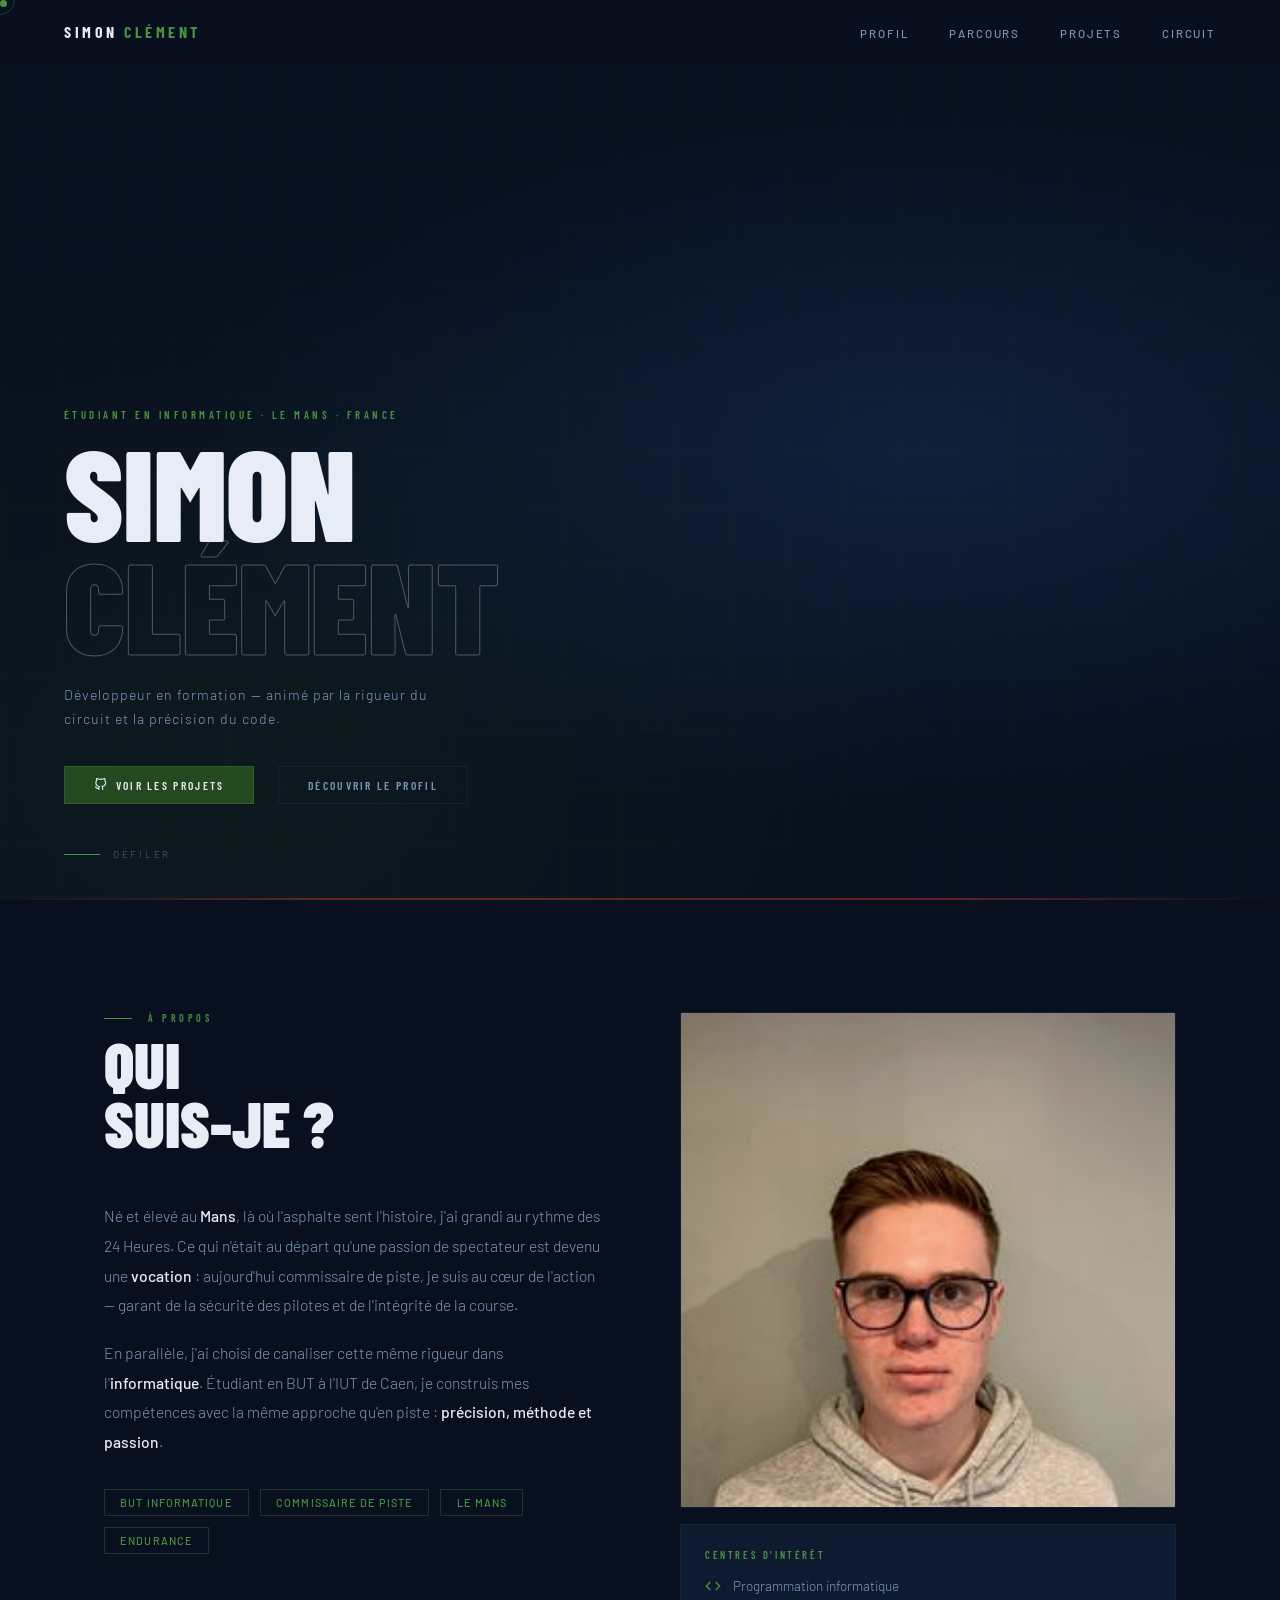
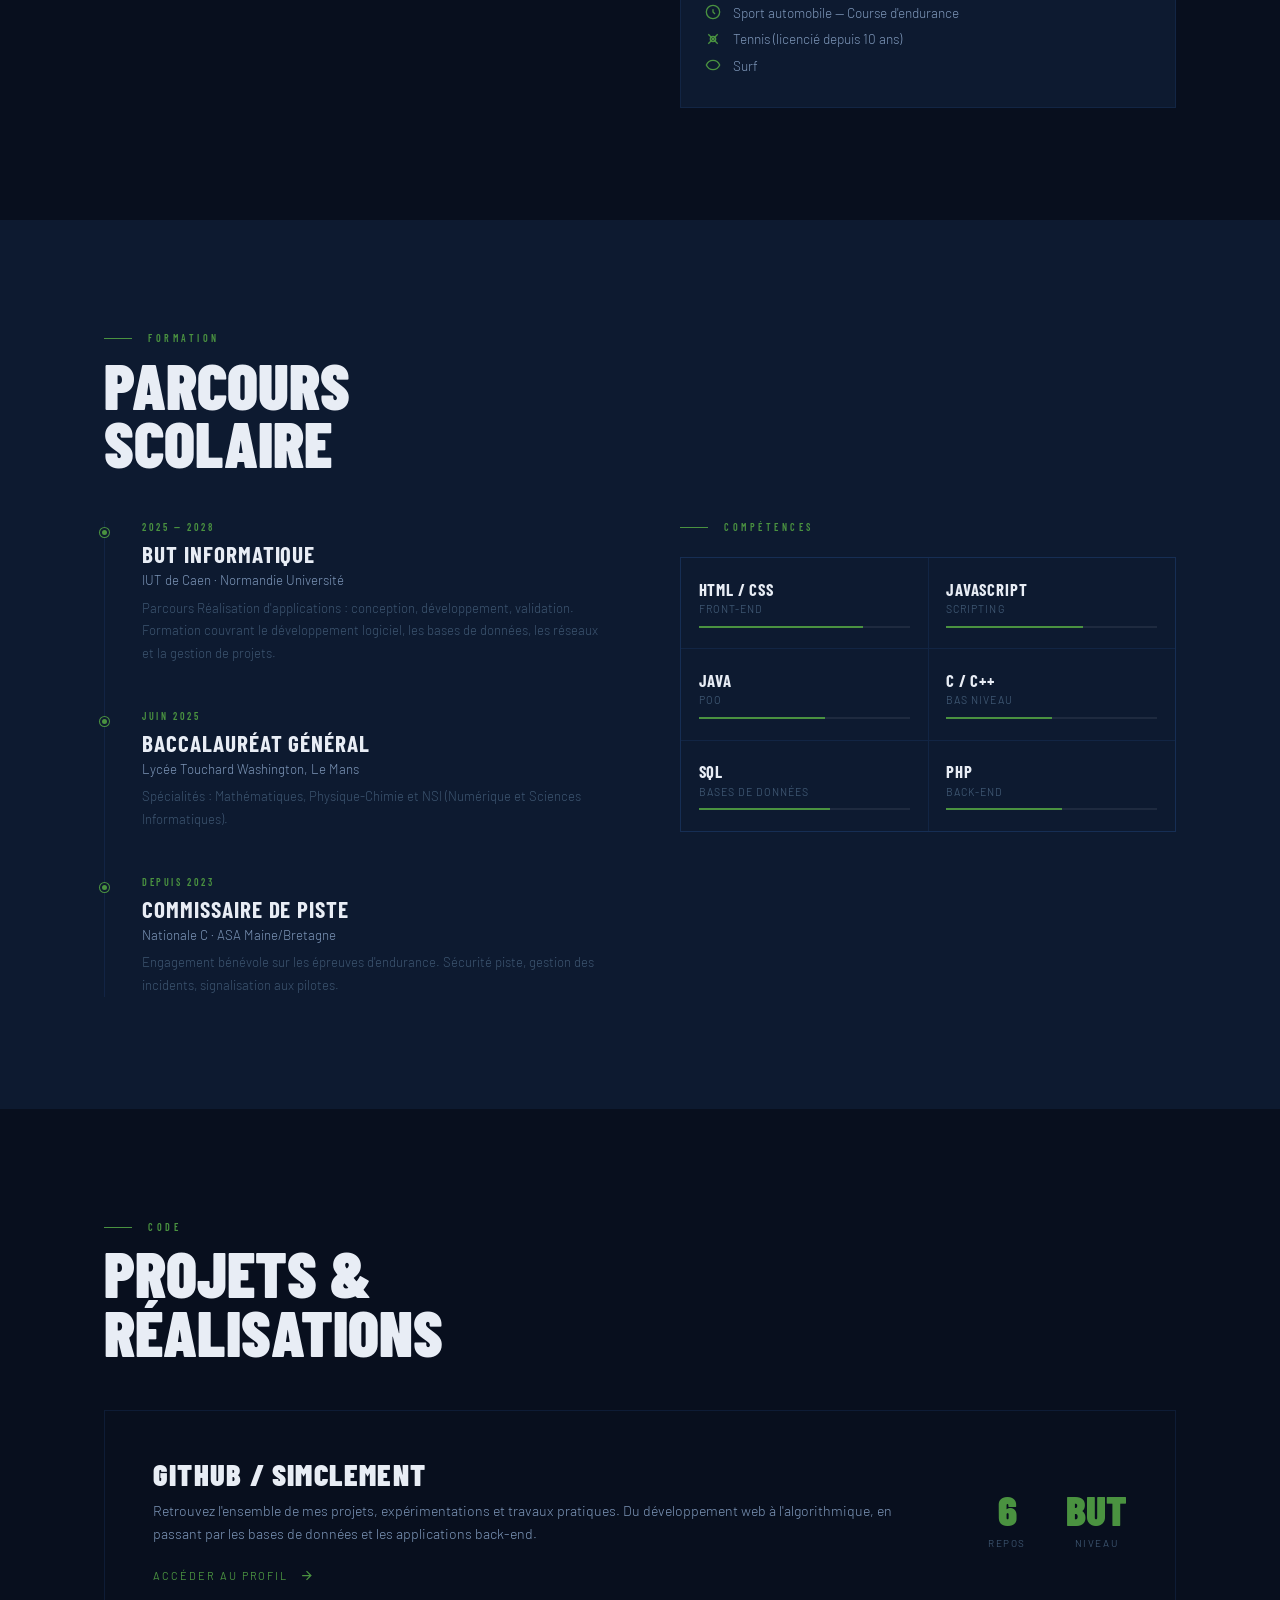
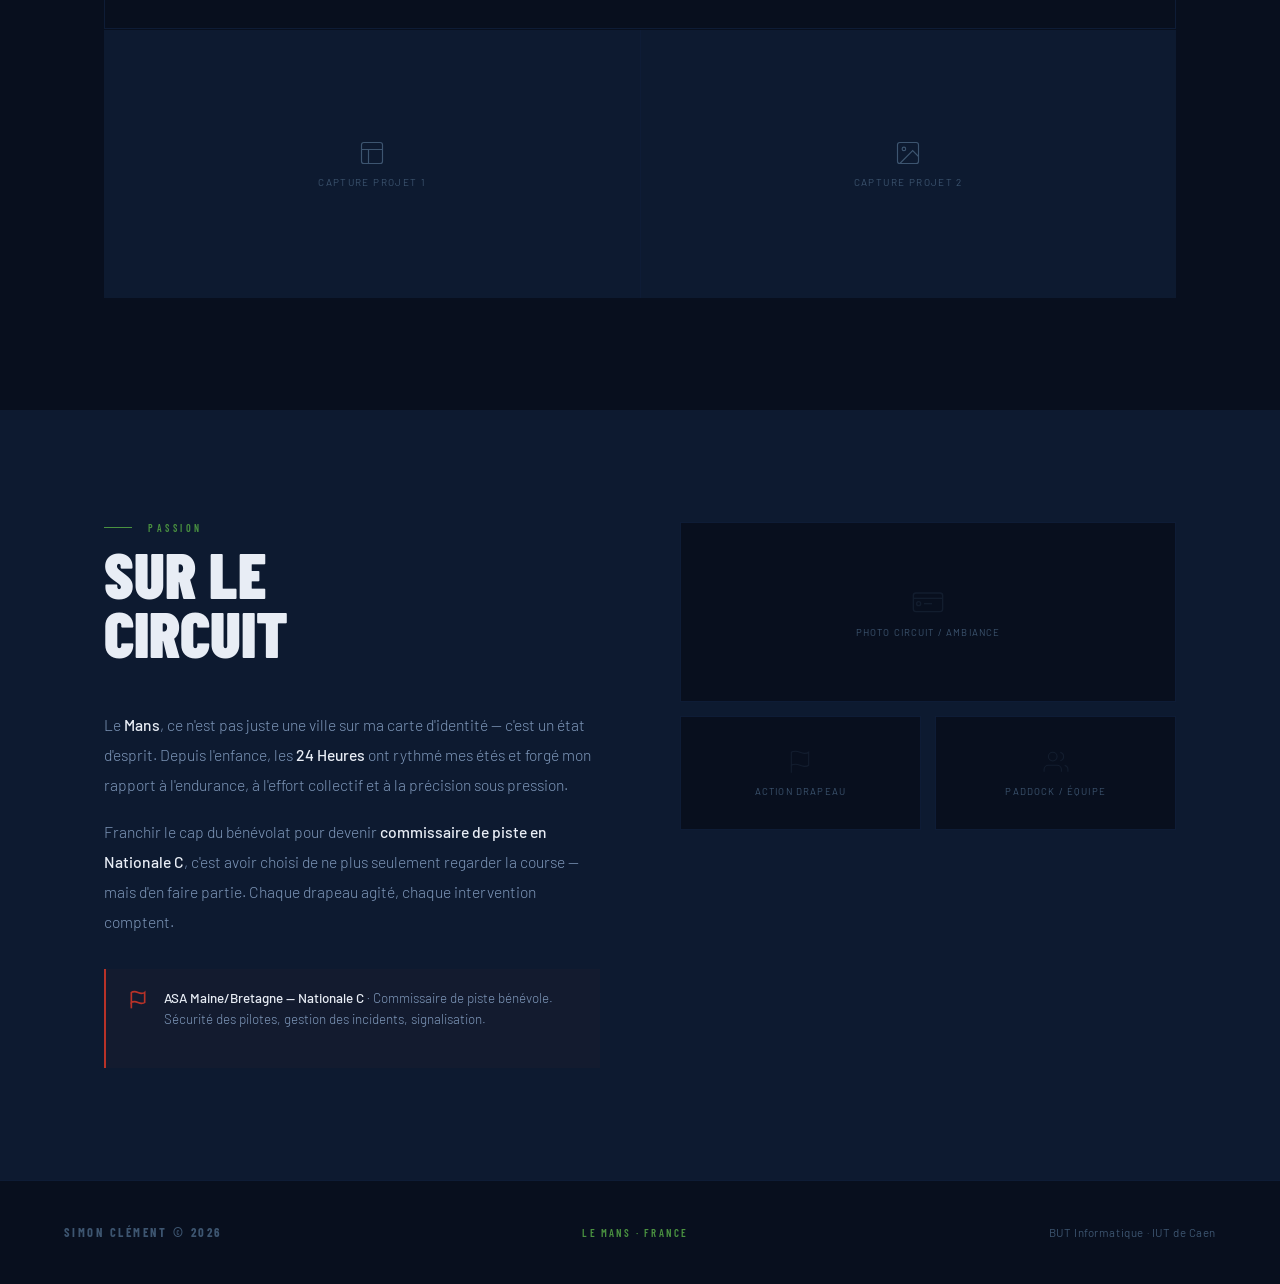
==== index.html @ 168ac03d "Update print statement from 'Hello' to 'Goodbye'" ====
<!DOCTYPE html>
<html lang="fr">
<head>
<meta charset="UTF-8">
<meta name="viewport" content="width=device-width, initial-scale=1.0">
<title>Simon Clément — Portfolio</title>
<link rel="preconnect" href="https://fonts.googleapis.com">
<link href="https://fonts.googleapis.com/css2?family=Barlow+Condensed:wght@300;400;600;700;900&family=Barlow:wght@300;400;500&display=swap" rel="stylesheet">
<style>
*,*::before,*::after{margin:0;padding:0;box-sizing:border-box}
:root{
  --navy:#080f1e;--navy-mid:#0d1a30;--navy-light:#132240;
  --green:#244820;--green-mid:#345e2e;--green-l:#3d7535;--green-g:#4a9240;
  --txt:#e8edf5;--txt2:#7d96b8;--muted:#3d5570;
  --red:#b83228;--border:rgba(42,82,152,.2);--bg:#rgba(74,146,64,.28);
}
html{scroll-behavior:smooth}
body{font-family:'Barlow',sans-serif;background:var(--navy);color:var(--txt);overflow-x:hidden;cursor:none}
#cur{width:7px;height:7px;background:var(--green-g);border-radius:50%;position:fixed;top:0;left:0;pointer-events:none;z-index:9999}
#ring{width:30px;height:30px;border:1px solid rgba(74,146,64,.35);border-radius:50%;position:fixed;top:0;left:0;pointer-events:none;z-index:9998;transition:width .18s,height .18s,border-color .18s}
nav{position:fixed;top:0;left:0;right:0;z-index:200;display:flex;justify-content:space-between;align-items:center;padding:1.4rem 4rem;background:linear-gradient(to bottom,rgba(8,15,30,.96),transparent);backdrop-filter:blur(2px)}
.logo{font-family:'Barlow Condensed',sans-serif;font-size:1rem;font-weight:700;letter-spacing:.22em;color:var(--txt);text-transform:uppercase}
.logo span{color:var(--green-g)}
nav ul{display:flex;gap:2.5rem;list-style:none}
nav a{font-size:.72rem;font-weight:500;letter-spacing:.16em;text-transform:uppercase;color:var(--txt2);text-decoration:none;transition:color .2s}
nav a:hover{color:var(--green-g)}
.hero{height:100vh;min-height:680px;display:flex;flex-direction:column;justify-content:flex-end;padding:0 4rem 6rem;background:var(--navy);overflow:hidden;position:relative}
.hbg{position:absolute;inset:0;background:radial-gradient(ellipse at 72% 50%,rgba(22,45,82,.55) 0%,transparent 58%),radial-gradient(ellipse at 18% 85%,rgba(36,72,32,.18) 0%,transparent 48%)}
.hgrid{position:absolute;inset:0;opacity:.035;background-image:linear-gradient(rgba(74,146,64,.9) 1px,transparent 1px),linear-gradient(90deg,rgba(74,146,64,.9) 1px,transparent 1px);background-size:56px 56px}
.hcar{position:absolute;right:-1%;bottom:7%;width:62%;max-width:860px;opacity:0;transform:translateX(90px);animation:carIn 1.3s cubic-bezier(.16,1,.3,1) .35s forwards}
@keyframes carIn{to{opacity:.9;transform:translateX(0)}}
.hrule{position:absolute;bottom:0;left:0;right:0;height:2px;background:linear-gradient(90deg,transparent,var(--red) 25%,var(--red) 75%,transparent);opacity:.5}
.heyebrow{font-family:'Barlow Condensed',sans-serif;font-size:.68rem;font-weight:600;letter-spacing:.32em;text-transform:uppercase;color:var(--green-g);opacity:0;animation:fadeUp .8s ease .2s forwards;margin-bottom:.9rem;position:relative;z-index:2}
.hname{font-family:'Barlow Condensed',sans-serif;font-size:clamp(4.5rem,10vw,9rem);font-weight:900;line-height:.88;text-transform:uppercase;opacity:0;animation:fadeUp .8s ease .4s forwards;position:relative;z-index:2}
.hname .f{display:block;color:var(--txt)}
.hname .l{display:block;color:transparent;-webkit-text-stroke:1px rgba(232,237,245,.3)}
.hsub{font-size:.88rem;font-weight:300;letter-spacing:.07em;color:var(--txt2);line-height:1.7;opacity:0;animation:fadeUp .8s ease .6s forwards;margin-top:1.4rem;max-width:380px;position:relative;z-index:2}
.hcta{display:flex;align-items:center;gap:1.5rem;margin-top:2.2rem;opacity:0;animation:fadeUp .8s ease .8s forwards;position:relative;z-index:2}
.btn-g{display:inline-flex;align-items:center;gap:.55rem;padding:.7rem 1.8rem;background:var(--green);color:var(--txt);font-family:'Barlow Condensed',sans-serif;font-size:.72rem;font-weight:600;letter-spacing:.2em;text-transform:uppercase;text-decoration:none;border:1px solid var(--green-mid);cursor:none;transition:background .25s,transform .2s}
.btn-g:hover{background:var(--green-mid);transform:translateY(-2px)}
.btn-o{display:inline-flex;align-items:center;gap:.55rem;padding:.7rem 1.8rem;background:transparent;color:var(--txt2);font-family:'Barlow Condensed',sans-serif;font-size:.72rem;font-weight:600;letter-spacing:.2em;text-transform:uppercase;text-decoration:none;border:1px solid var(--border);cursor:none;transition:border-color .25s,color .25s}
.btn-o:hover{border-color:rgba(125,150,184,.5);color:var(--txt)}
.scrl{position:absolute;bottom:2.5rem;left:4rem;display:flex;align-items:center;gap:.8rem;opacity:0;animation:fadeUp .8s ease 1.1s forwards;z-index:2}
.sline{width:36px;height:1px;background:var(--green-g);position:relative;overflow:hidden}
.sline::after{content:'';position:absolute;inset-block:0;left:-100%;width:100%;background:white;animation:lp 2.2s ease 1.6s infinite}
@keyframes lp{to{left:200%}}
.slbl{font-size:.62rem;letter-spacing:.28em;text-transform:uppercase;color:var(--muted)}
@keyframes fadeUp{from{opacity:0;transform:translateY(22px)}to{opacity:1;transform:translateY(0)}}
.wrap{max-width:1200px;margin:0 auto;padding:7rem 4rem}
.lbl{font-family:'Barlow Condensed',sans-serif;font-size:.63rem;font-weight:600;letter-spacing:.35em;text-transform:uppercase;color:var(--green-g);margin-bottom:.7rem;display:flex;align-items:center;gap:1rem}
.lbl::before{content:'';width:28px;height:1px;background:var(--green-g)}
.stitle{font-family:'Barlow Condensed',sans-serif;font-size:clamp(2.6rem,5vw,4.2rem);font-weight:900;line-height:.92;text-transform:uppercase;margin-bottom:3rem}
/* ABOUT */
.ag{display:grid;grid-template-columns:1fr 1fr;gap:5rem;align-items:start}
.atext p{font-size:.98rem;font-weight:300;line-height:1.9;color:var(--txt2);margin-bottom:1.1rem}
.atext p strong{color:var(--txt);font-weight:500}
.badges{display:flex;gap:.7rem;flex-wrap:wrap;margin-top:2rem}
.badge{padding:.38rem .95rem;border:1px solid rgba(74,146,64,.28);font-size:.68rem;font-weight:500;letter-spacing:.1em;text-transform:uppercase;color:var(--green-g)}
/* Photo colonne */
.photo-col{display:flex;flex-direction:column;gap:1rem}
.photo-portrait{width:100%;border-radius:2px;border:1px solid var(--border);overflow:hidden;display:block}
.photo-portrait img{width:100%;display:block;filter:grayscale(20%) contrast(1.05)}
.interests{border:1px solid var(--border);padding:1.5rem;background:var(--navy-mid)}
.int-title{font-family:'Barlow Condensed',sans-serif;font-size:.65rem;font-weight:600;letter-spacing:.25em;text-transform:uppercase;color:var(--green-g);margin-bottom:1rem}
.int-item{display:flex;align-items:center;gap:.75rem;margin-bottom:.6rem;font-size:.85rem;font-weight:300;color:var(--txt2)}
.int-icon{color:var(--green-g);flex-shrink:0}
/* PARCOURS */
.pbg{background:var(--navy-mid)}
.pgrid{display:grid;grid-template-columns:1fr 1fr;gap:5rem;margin-top:.5rem}
.tl{position:relative}
.tl::before{content:'';position:absolute;left:0;top:0;bottom:0;width:1px;background:var(--border)}
.tli{padding-left:2.4rem;margin-bottom:2.8rem;position:relative}
.tli::before{content:'';position:absolute;left:-4px;top:7px;width:9px;height:9px;border-radius:50%;background:var(--green-g);border:2px solid var(--navy-mid);box-shadow:0 0 0 1px var(--green-g)}
.tdate{font-family:'Barlow Condensed',sans-serif;font-size:.63rem;font-weight:600;letter-spacing:.25em;text-transform:uppercase;color:var(--green-g);margin-bottom:.4rem}
.ttitle{font-family:'Barlow Condensed',sans-serif;font-size:1.45rem;font-weight:700;text-transform:uppercase;letter-spacing:.04em;color:var(--txt);margin-bottom:.25rem}
.tschool{font-size:.83rem;font-weight:300;color:var(--txt2);margin-bottom:.55rem}
.tdesc{font-size:.82rem;font-weight:300;line-height:1.75;color:var(--muted)}
/* SKILLS */
.skgrid{margin-top:1.5rem;display:grid;grid-template-columns:1fr 1fr;gap:1px;background:var(--border);border:1px solid var(--border)}
.skcell{padding:1.3rem 1.1rem;background:var(--navy-mid);transition:background .25s;cursor:none}
.skcell:hover{background:var(--navy-light)}
.skname{font-family:'Barlow Condensed',sans-serif;font-size:1.05rem;font-weight:700;text-transform:uppercase;letter-spacing:.05em;color:var(--txt);margin-bottom:.2rem}
.sktype{font-size:.66rem;letter-spacing:.1em;text-transform:uppercase;color:var(--muted)}
.skbar{margin-top:.65rem;height:2px;background:rgba(255,255,255,.07);overflow:hidden}
.skfill{height:100%;background:var(--green-g);width:0;transition:width 1.1s ease}
/* PROJETS */
.ghcard{border:1px solid var(--border);padding:2.8rem 3rem;display:flex;align-items:center;justify-content:space-between;gap:3rem;position:relative;overflow:hidden;text-decoration:none;transition:border-color .3s;cursor:none}
.ghcard:hover{border-color:rgba(74,146,64,.45)}
.ghcard::after{content:'';position:absolute;top:0;left:0;right:0;height:1px;background:linear-gradient(90deg,transparent,var(--green-g),transparent);opacity:0;transition:opacity .3s}
.ghcard:hover::after{opacity:1}
.ghinfo h3{font-family:'Barlow Condensed',sans-serif;font-size:1.9rem;font-weight:900;text-transform:uppercase;letter-spacing:.04em;color:var(--txt);margin-bottom:.45rem}
.ghinfo p{font-size:.88rem;font-weight:300;color:var(--txt2);line-height:1.65}
.gha{margin-top:1.4rem;display:flex;align-items:center;gap:.7rem;font-size:.68rem;letter-spacing:.18em;text-transform:uppercase;color:var(--green-g)}
.ghstats{display:flex;gap:2.5rem;flex-shrink:0}
.stnum{font-family:'Barlow Condensed',sans-serif;font-size:2.6rem;font-weight:900;color:var(--green-g);display:block;line-height:1}
.stlbl{font-size:.62rem;letter-spacing:.16em;text-transform:uppercase;color:var(--muted)}
.shots{margin-top:1px;display:grid;grid-template-columns:1fr 1fr;gap:1px;background:var(--border)}
.sph{background:var(--navy-mid);display:flex;flex-direction:column;align-items:center;justify-content:center;gap:.6rem;padding:3rem;font-size:.62rem;letter-spacing:.14em;text-transform:uppercase;color:var(--muted);aspect-ratio:16/8;cursor:none;transition:background .3s}
.sph:hover{background:var(--navy-light)}
/* CIRCUIT */
.cbg{background:var(--navy-mid)}
.cgrid{display:grid;grid-template-columns:1fr 1fr;gap:5rem;align-items:start}
.ctext p{font-size:.98rem;font-weight:300;line-height:1.9;color:var(--txt2);margin-bottom:1.1rem}
.ctext p strong{color:var(--txt);font-weight:500}
.flag{margin-top:2rem;padding:1.2rem 1.4rem;border-left:2px solid var(--red);background:rgba(184,50,40,.04);display:flex;gap:1rem;align-items:flex-start}
.flag p{font-size:.84rem;font-weight:300;line-height:1.6;color:var(--txt2)}
.flag p strong{color:var(--txt)}
.cphotos{display:grid;grid-template-columns:1fr 1fr;gap:.9rem}
.cph{background:var(--navy);border:1px solid var(--border);display:flex;flex-direction:column;align-items:center;justify-content:center;gap:.6rem;padding:2rem 1rem;font-size:.6rem;letter-spacing:.12em;text-transform:uppercase;color:var(--muted);transition:border-color .3s;cursor:none}
.cph:hover{border-color:rgba(74,146,64,.35)}
.cph svg{opacity:.2}
.cph.wide{grid-column:span 2;min-height:180px}
/* FOOTER */
footer{background:var(--navy);border-top:1px solid var(--border);padding:2.8rem 4rem;display:flex;justify-content:space-between;align-items:center}
.ftname{font-family:'Barlow Condensed',sans-serif;font-size:.78rem;font-weight:700;letter-spacing:.2em;text-transform:uppercase;color:var(--muted)}
.ftloc{font-family:'Barlow Condensed',sans-serif;font-size:.68rem;font-weight:600;letter-spacing:.2em;text-transform:uppercase;color:var(--green-g)}
.ftsch{font-size:.72rem;color:var(--muted);letter-spacing:.05em}
/* REVEAL */
.reveal{opacity:0;transform:translateY(28px);transition:opacity .7s ease,transform .7s ease}
.reveal.on{opacity:1;transform:translateY(0)}
@media(max-width:900px){
  nav{padding:1.2rem 1.5rem}nav ul{display:none}
  .hero{padding:0 1.5rem 4rem}
  .wrap{padding:4.5rem 1.5rem}
  .ag,.pgrid,.cgrid{grid-template-columns:1fr;gap:3rem}
  .hcar{width:95%;right:-5%;opacity:.3}
  footer{flex-direction:column;gap:.9rem;text-align:center}
  .ghcard{flex-direction:column}
  .shots{grid-template-columns:1fr}
}
</style>
</head>
<body>
<div id="cur"></div>
<div id="ring"></div>

<nav>
  <div class="logo">Simon <span>Clément</span></div>
  <ul>
    <li><a href="#about">Profil</a></li>
    <li><a href="#parcours">Parcours</a></li>
    <li><a href="#projets">Projets</a></li>
    <li><a href="#circuit">Circuit</a></li>
  </ul>
</nav>

<!-- HERO -->
<section class="hero">
  <div class="hbg"></div>
  <div class="hgrid"></div>
  <img class="hcar" src="LMGT3_Sans_fond.png" alt="Porsche 911 GT3" onerror="this.style.display='none'">
  <div class="hrule"></div>
  <div style="position:relative;z-index:2">
    <div class="heyebrow">Étudiant en Informatique · Le Mans · France</div>
    <h1 class="hname"><span class="f">Simon</span><span class="l">Clément</span></h1>
    <p class="hsub">Développeur en formation — animé par la rigueur du circuit et la précision du code.</p>
    <div class="hcta">
      <a href="https://github.com/SimCLEMENT" target="_blank" class="btn-g">
        <svg width="13" height="13" viewBox="0 0 24 24" fill="none" stroke="currentColor" stroke-width="2" aria-hidden="true"><path d="M9 19c-5 1.5-5-2.5-7-3m14 6v-3.87a3.37 3.37 0 0 0-.94-2.61c3.14-.35 6.44-1.54 6.44-7A5.44 5.44 0 0 0 20 4.77 5.07 5.07 0 0 0 19.91 1S18.73.65 16 2.48a13.38 13.38 0 0 0-7 0C6.27.65 5.09 1 5.09 1A5.07 5.07 0 0 0 5 4.77a5.44 5.44 0 0 0-1.5 3.78c0 5.42 3.3 6.61 6.44 7A3.37 3.37 0 0 0 9 18.13V22"/></svg>
        Voir les projets
      </a>
      <a href="#about" class="btn-o">Découvrir le profil</a>
    </div>
  </div>
  <div class="scrl"><div class="sline"></div><span class="slbl">Défiler</span></div>
</section>

<!-- ABOUT -->
<section id="about" style="background:var(--navy)">
  <div class="wrap">
    <div class="ag">
      <div class="atext reveal">
        <div class="lbl">À propos</div>
        <h2 class="stitle">Qui<br>suis-je ?</h2>
        <p>Né et élevé au <strong>Mans</strong>, là où l'asphalte sent l'histoire, j'ai grandi au rythme des 24 Heures. Ce qui n'était au départ qu'une passion de spectateur est devenu une <strong>vocation</strong> : aujourd'hui commissaire de piste, je suis au cœur de l'action — garant de la sécurité des pilotes et de l'intégrité de la course.</p>
        <p>En parallèle, j'ai choisi de canaliser cette même rigueur dans l'<strong>informatique</strong>. Étudiant en BUT à l'IUT de Caen, je construis mes compétences avec la même approche qu'en piste : <strong>précision, méthode et passion</strong>.</p>
        <div class="badges">
          <span class="badge">BUT Informatique</span>
          <span class="badge">Commissaire de piste</span>
          <span class="badge">Le Mans</span>
          <span class="badge">Endurance</span>
        </div>
      </div>

      <div class="photo-col reveal" style="transition-delay:.2s">
        <div class="photo-portrait">
          <img src="[data-uri]" alt="Simon Clément">
        </div>
        <div class="interests">
          <div class="int-title">Centres d'intérêt</div>
          <div class="int-item">
            <svg class="int-icon" width="16" height="16" viewBox="0 0 24 24" fill="none" stroke="currentColor" stroke-width="2" aria-hidden="true"><polyline points="16 18 22 12 16 6"/><polyline points="8 6 2 12 8 18"/></svg>
            Programmation informatique
          </div>
          <div class="int-item">
            <svg class="int-icon" width="16" height="16" viewBox="0 0 24 24" fill="none" stroke="currentColor" stroke-width="2" aria-hidden="true"><circle cx="12" cy="12" r="10"/><path d="M12 8v4l3 3"/></svg>
            Sport automobile — Course d'endurance
          </div>
          <div class="int-item">
            <svg class="int-icon" width="16" height="16" viewBox="0 0 24 24" fill="none" stroke="currentColor" stroke-width="2" aria-hidden="true"><circle cx="12" cy="12" r="4"/><path d="M4.93 4.93l14.14 14.14M4.93 19.07L19.07 4.93"/></svg>
            Tennis (licencié depuis 10 ans)
          </div>
          <div class="int-item">
            <svg class="int-icon" width="16" height="16" viewBox="0 0 24 24" fill="none" stroke="currentColor" stroke-width="2" aria-hidden="true"><path d="M2 12s3-7 10-7 10 7 10 7-3 7-10 7S2 12 2 12z"/></svg>
            Surf
          </div>
        </div>
      </div>
    </div>
  </div>
</section>

<!-- PARCOURS -->
<section class="pbg" id="parcours">
  <div class="wrap">
    <div class="reveal">
      <div class="lbl">Formation</div>
      <h2 class="stitle">Parcours<br>scolaire</h2>
    </div>
    <div class="pgrid">
      <div class="tl reveal" style="transition-delay:.1s">
        <div class="tli">
          <div class="tdate">2025 — 2028</div>
          <div class="ttitle">BUT Informatique</div>
          <div class="tschool">IUT de Caen · Normandie Université</div>
          <div class="tdesc">Parcours Réalisation d'applications : conception, développement, validation. Formation couvrant le développement logiciel, les bases de données, les réseaux et la gestion de projets.</div>
        </div>
        <div class="tli">
          <div class="tdate">Juin 2025</div>
          <div class="ttitle">Baccalauréat Général</div>
          <div class="tschool">Lycée Touchard Washington, Le Mans</div>
          <div class="tdesc">Spécialités : Mathématiques, Physique-Chimie et NSI (Numérique et Sciences Informatiques).</div>
        </div>
        <div class="tli" style="margin-bottom:0">
          <div class="tdate">Depuis 2023</div>
          <div class="ttitle">Commissaire de piste</div>
          <div class="tschool">Nationale C · ASA Maine/Bretagne</div>
          <div class="tdesc">Engagement bénévole sur les épreuves d'endurance. Sécurité piste, gestion des incidents, signalisation aux pilotes.</div>
        </div>
      </div>

      <div class="reveal" style="transition-delay:.2s">
        <div class="lbl">Compétences</div>
        <div class="skgrid" id="skGrid">
          <div class="skcell" data-level="78"><div class="skname">HTML / CSS</div><div class="sktype">Front-end</div><div class="skbar"><div class="skfill"></div></div></div>
          <div class="skcell" data-level="65"><div class="skname">JavaScript</div><div class="sktype">Scripting</div><div class="skbar"><div class="skfill"></div></div></div>
          <div class="skcell" data-level="60"><div class="skname">Java</div><div class="sktype">POO</div><div class="skbar"><div class="skfill"></div></div></div>
          <div class="skcell" data-level="50"><div class="skname">C / C++</div><div class="sktype">Bas niveau</div><div class="skbar"><div class="skfill"></div></div></div>
          <div class="skcell" data-level="62"><div class="skname">SQL</div><div class="sktype">Bases de données</div><div class="skbar"><div class="skfill"></div></div></div>
          <div class="skcell" data-level="55"><div class="skname">PHP</div><div class="sktype">Back-end</div><div class="skbar"><div class="skfill"></div></div></div>
        </div>
      </div>
    </div>
  </div>
</section>

<!-- PROJETS -->
<section id="projets" style="background:var(--navy)">
  <div class="wrap">
    <div class="reveal">
      <div class="lbl">Code</div>
      <h2 class="stitle">Projets &amp;<br>réalisations</h2>
    </div>
    <a href="https://github.com/SimCLEMENT" target="_blank" class="ghcard reveal" style="transition-delay:.1s;display:flex">
      <div class="ghinfo">
        <h3>GitHub / SimCLEMENT</h3>
        <p>Retrouvez l'ensemble de mes projets, expérimentations et travaux pratiques. Du développement web à l'algorithmique, en passant par les bases de données et les applications back-end.</p>
        <div class="gha">
          <span>Accéder au profil</span>
          <svg width="15" height="15" viewBox="0 0 24 24" fill="none" stroke="currentColor" stroke-width="2" aria-hidden="true"><path d="M5 12h14M12 5l7 7-7 7"/></svg>
        </div>
      </div>
      <div class="ghstats">
        <div style="text-align:center"><span class="stnum">6</span><span class="stlbl">Repos</span></div>
        <div style="text-align:center"><span class="stnum">BUT</span><span class="stlbl">Niveau</span></div>
      </div>
    </a>
    <div class="shots reveal" style="transition-delay:.2s">
      <div class="sph">
        <svg width="28" height="28" viewBox="0 0 24 24" fill="none" stroke="currentColor" stroke-width="1"><rect x="3" y="3" width="18" height="18" rx="2"/><path d="M3 9h18M9 21V9"/></svg>
        <span>Capture projet 1</span>
      </div>
      <div class="sph">
        <svg width="28" height="28" viewBox="0 0 24 24" fill="none" stroke="currentColor" stroke-width="1"><rect x="3" y="3" width="18" height="18" rx="2"/><circle cx="8.5" cy="8.5" r="1.5"/><polyline points="21 15 16 10 5 21"/></svg>
        <span>Capture projet 2</span>
      </div>
    </div>
  </div>
</section>

<!-- CIRCUIT -->
<section class="cbg" id="circuit">
  <div class="wrap">
    <div class="cgrid">
      <div class="ctext reveal">
        <div class="lbl">Passion</div>
        <h2 class="stitle">Sur le<br>circuit</h2>
        <p>Le <strong>Mans</strong>, ce n'est pas juste une ville sur ma carte d'identité — c'est un état d'esprit. Depuis l'enfance, les <strong>24 Heures</strong> ont rythmé mes étés et forgé mon rapport à l'endurance, à l'effort collectif et à la précision sous pression.</p>
        <p>Franchir le cap du bénévolat pour devenir <strong>commissaire de piste en Nationale C</strong>, c'est avoir choisi de ne plus seulement regarder la course — mais d'en faire partie. Chaque drapeau agité, chaque intervention comptent.</p>
        <div class="flag">
          <svg width="20" height="20" viewBox="0 0 24 24" fill="none" stroke="#b83228" stroke-width="2" style="flex-shrink:0;margin-top:2px" aria-hidden="true"><path d="M4 15s1-1 4-1 5 2 8 2 4-1 4-1V3s-1 1-4 1-5-2-8-2-4 1-4 1z"/><line x1="4" y1="22" x2="4" y2="15"/></svg>
          <p><strong>ASA Maine/Bretagne — Nationale C</strong> · Commissaire de piste bénévole. Sécurité des pilotes, gestion des incidents, signalisation.</p>
        </div>
      </div>

      <div class="cphotos reveal" style="transition-delay:.2s">
        <div class="cph wide">
          <svg width="32" height="32" viewBox="0 0 24 24" fill="none" stroke="currentColor" stroke-width="1"><rect x="1" y="6" width="22" height="14" rx="2"/><path d="M1 10h22"/><circle cx="5" cy="14" r="1.5"/><path d="M9 14h6"/></svg>
          <span>Photo circuit / ambiance</span>
        </div>
        <div class="cph">
          <svg width="26" height="26" viewBox="0 0 24 24" fill="none" stroke="currentColor" stroke-width="1"><path d="M4 15s1-1 4-1 5 2 8 2 4-1 4-1V3s-1 1-4 1-5-2-8-2-4 1-4 1z"/><line x1="4" y1="22" x2="4" y2="15"/></svg>
          <span>Action drapeau</span>
        </div>
        <div class="cph">
          <svg width="26" height="26" viewBox="0 0 24 24" fill="none" stroke="currentColor" stroke-width="1"><path d="M17 21v-2a4 4 0 0 0-4-4H5a4 4 0 0 0-4 4v2"/><circle cx="9" cy="7" r="4"/><path d="M23 21v-2a4 4 0 0 0-3-3.87M16 3.13a4 4 0 0 1 0 7.75"/></svg>
          <span>Paddock / équipe</span>
        </div>
      </div>
    </div>
  </div>
</section>

<footer>
  <div class="ftname">Simon Clément &copy; 2026</div>
  <div class="ftloc">Le Mans · France</div>
  <div class="ftsch">BUT Informatique · IUT de Caen</div>
</footer>

<script>
const cur=document.getElementById('cur'),ring=document.getElementById('ring');
let mx=0,my=0,rx=0,ry=0;
document.addEventListener('mousemove',e=>{mx=e.clientX;my=e.clientY;cur.style.transform='translate('+(mx-3.5)+'px,'+(my-3.5)+'px)'});
(function lerp(){rx+=(mx-rx)*.12;ry+=(my-ry)*.12;ring.style.transform='translate('+(rx-15)+'px,'+(ry-15)+'px)';requestAnimationFrame(lerp)})();
document.querySelectorAll('a,button').forEach(el=>{
  el.addEventListener('mouseenter',()=>{ring.style.width=ring.style.height='46px';ring.style.borderColor='rgba(74,146,64,.75)'});
  el.addEventListener('mouseleave',()=>{ring.style.width=ring.style.height='30px';ring.style.borderColor='rgba(74,146,64,.35)'});
});
const obs=new IntersectionObserver(entries=>{
  entries.forEach(e=>{
    if(!e.isIntersecting)return;
    e.target.classList.add('on');
    e.target.querySelectorAll('[data-level]').forEach(cell=>{
      const f=cell.querySelector('.skfill');
      if(f)f.style.width=cell.dataset.level+'%';
    });
  });
},{threshold:.15});
document.querySelectorAll('.reveal').forEach(el=>obs.observe(el));
</script>
</body>
</html>
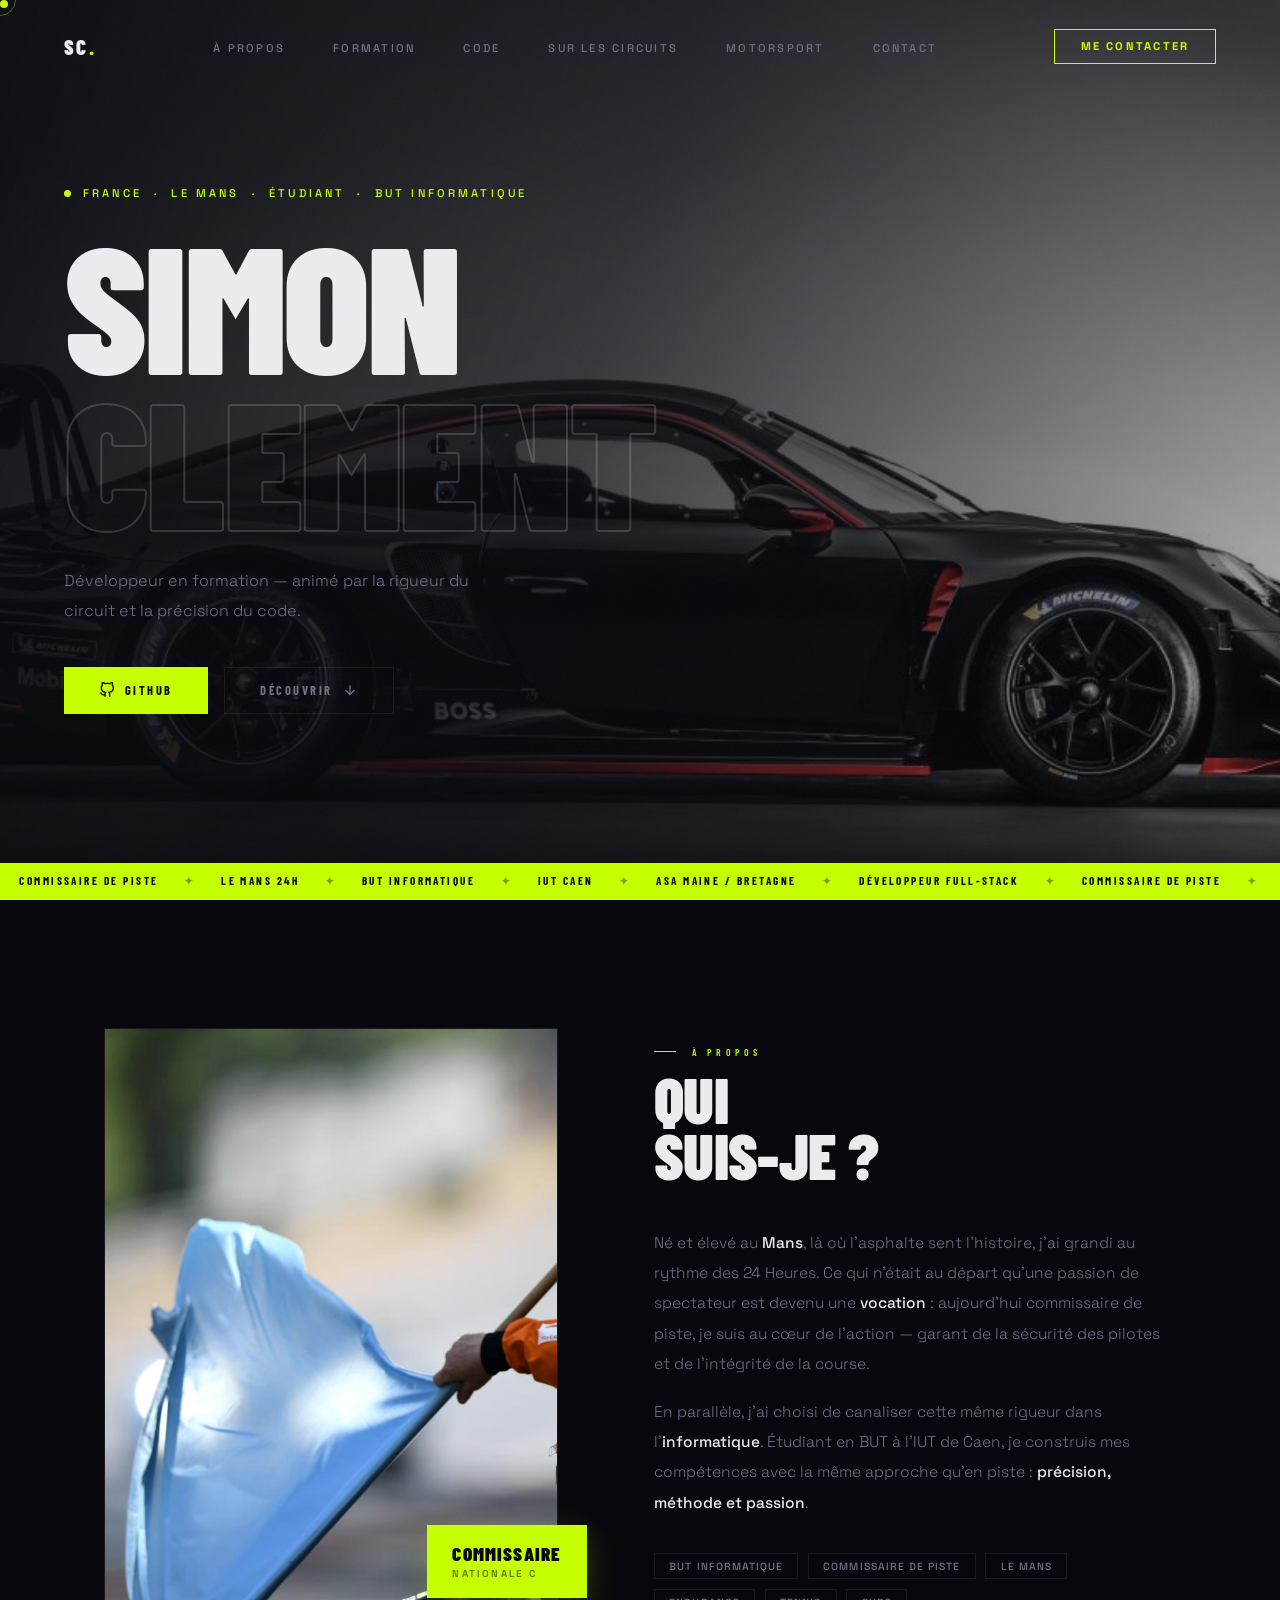
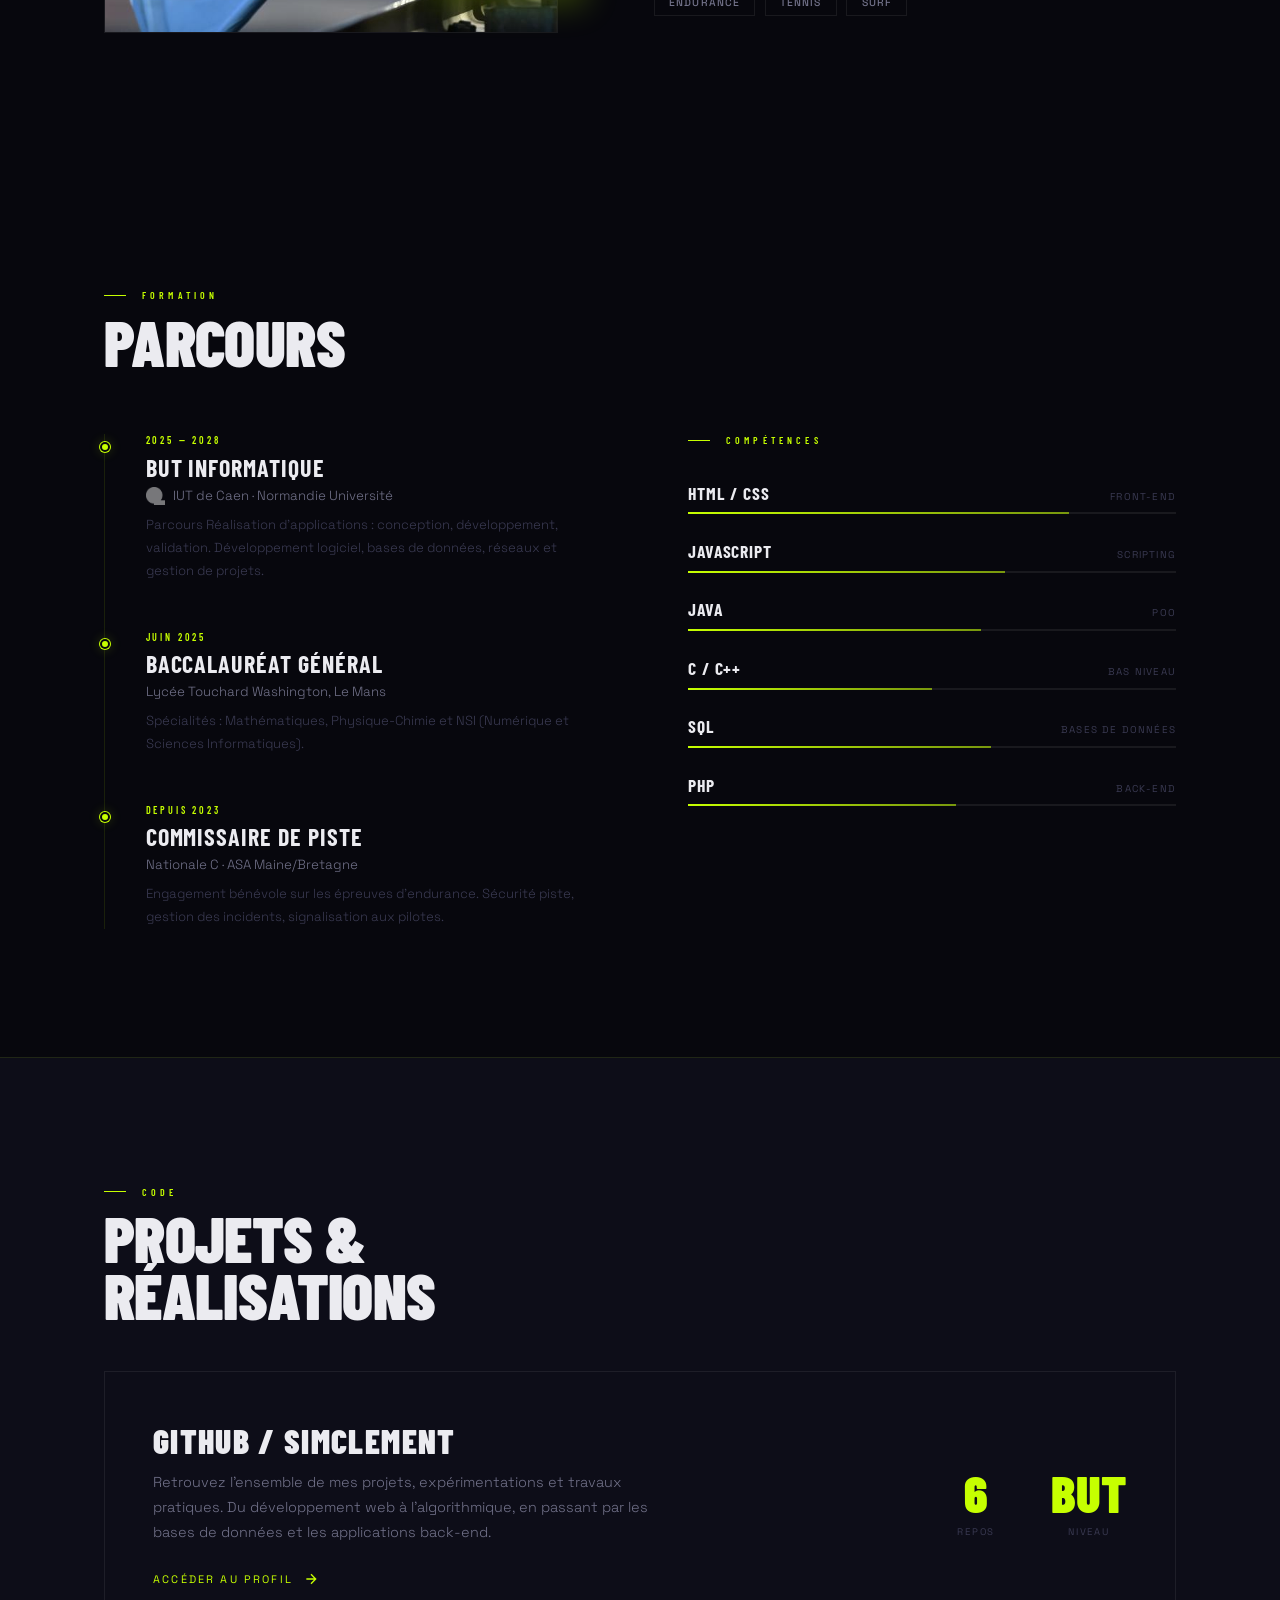
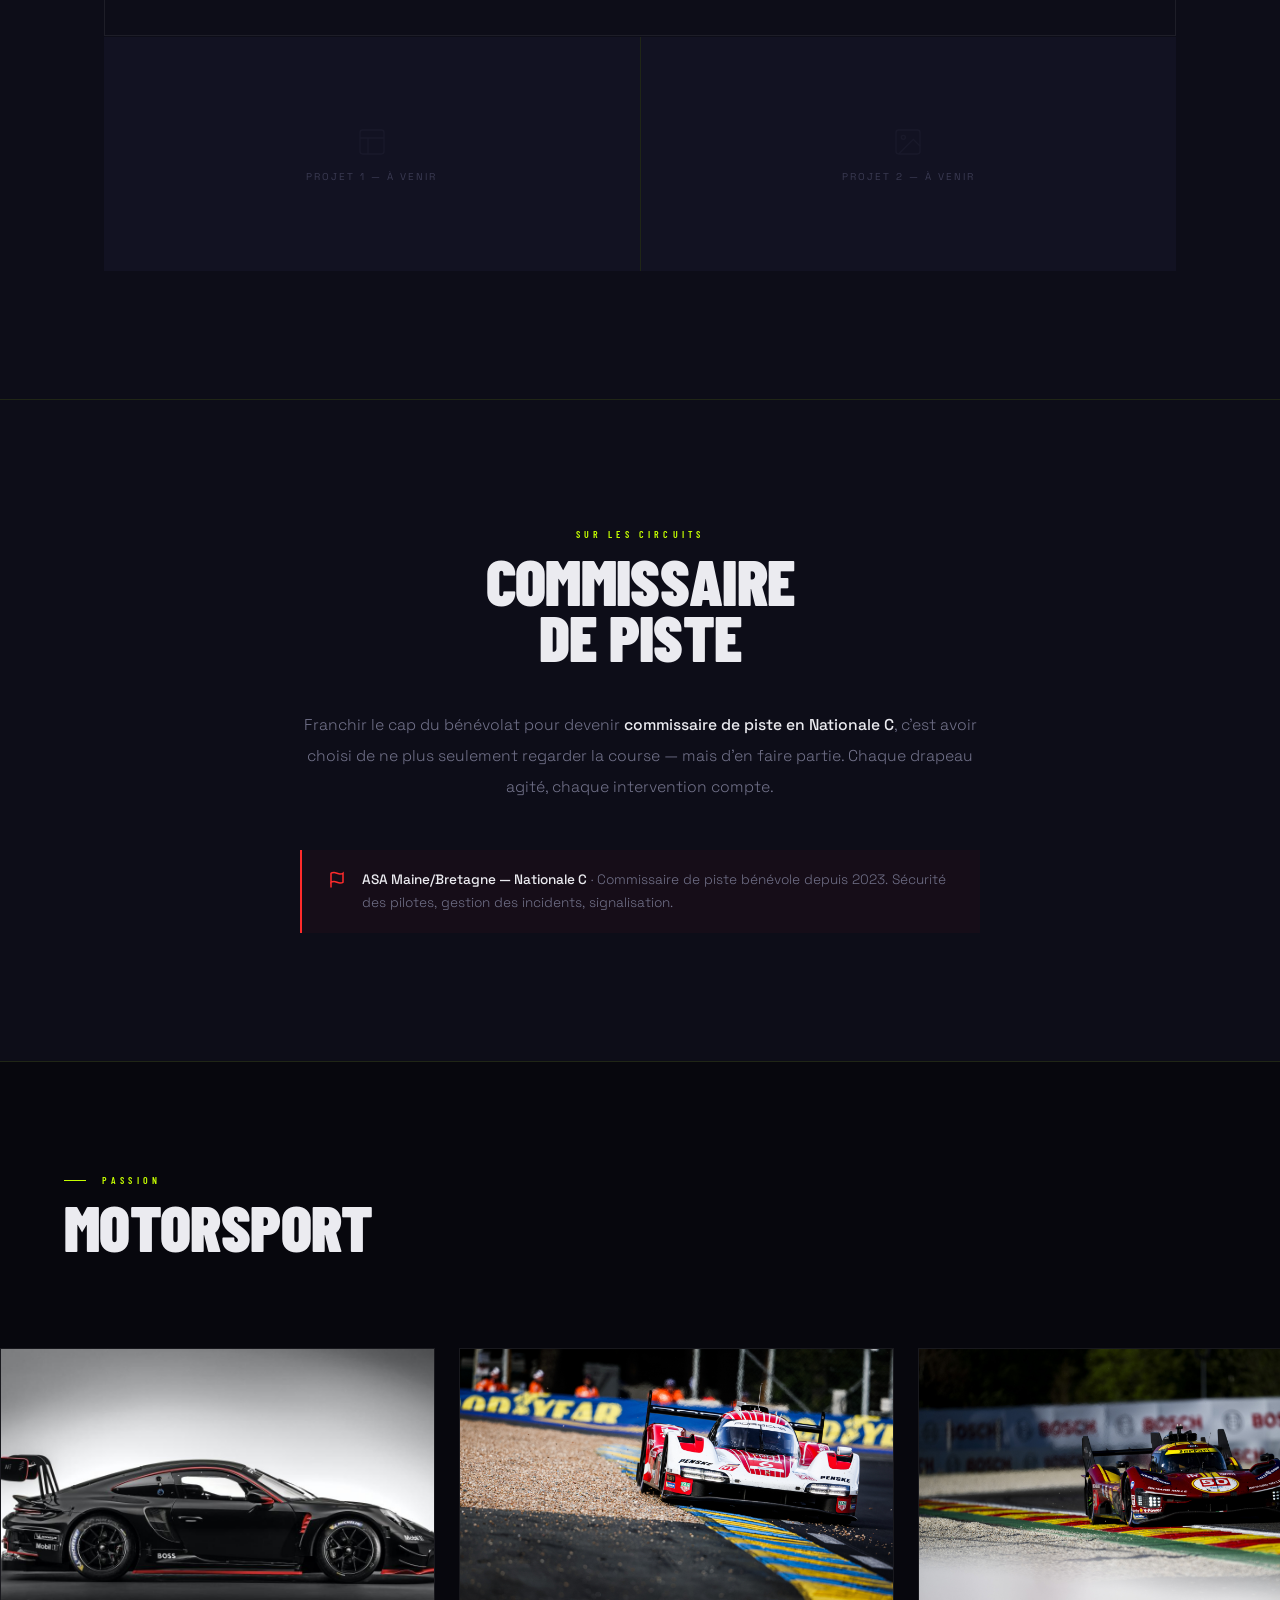
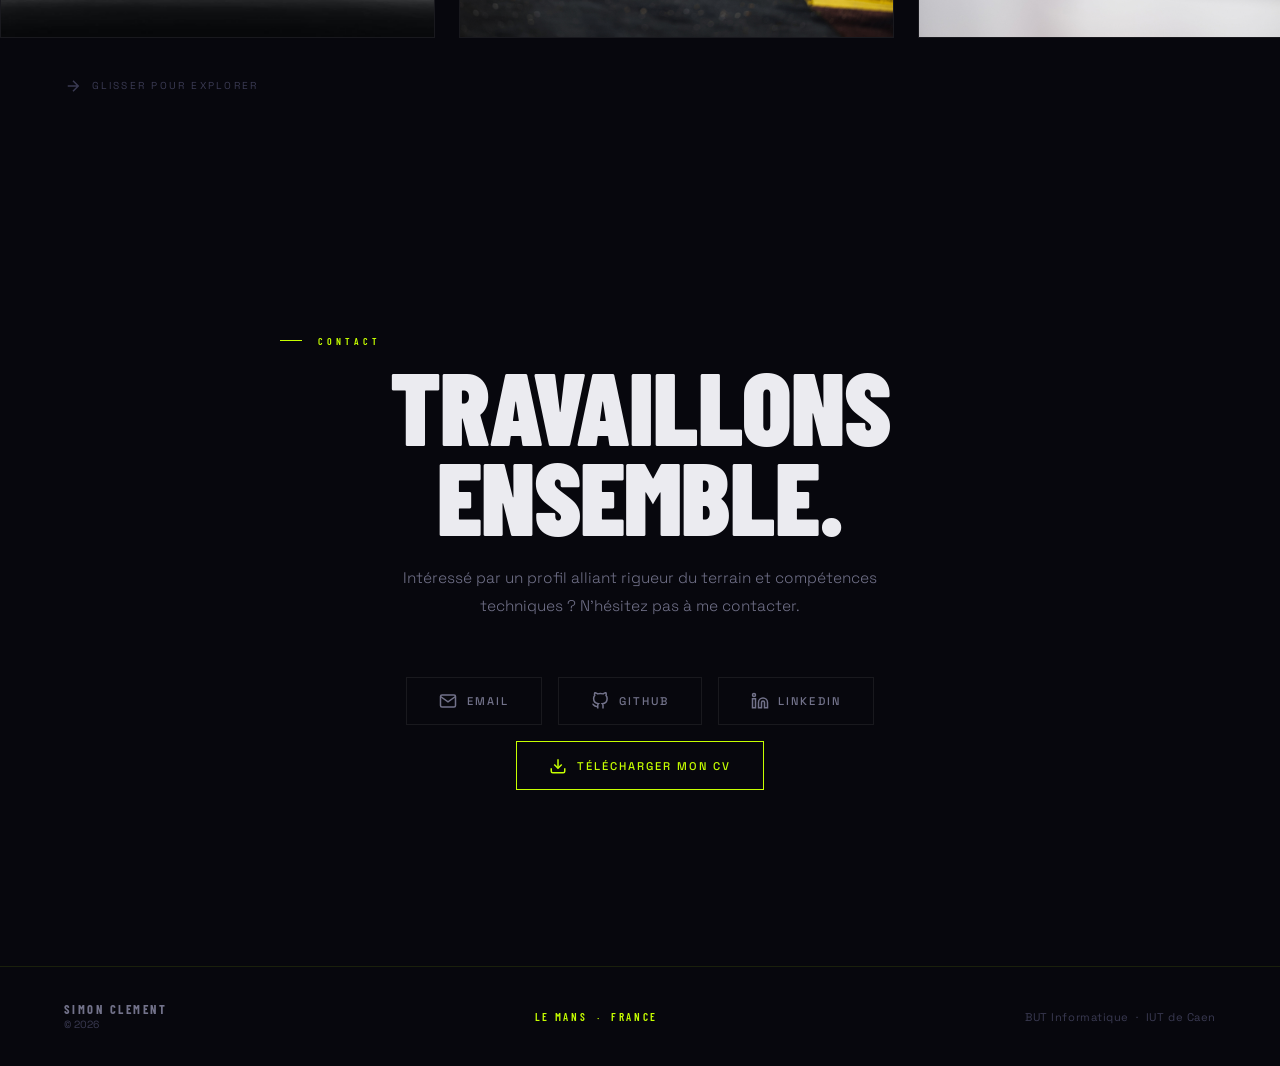
==== commit d1e7d5d0: "Modification d'éléments esthétiques" ====
--- a/index.html
+++ b/index.html
@@ -1,352 +1,350 @@
 <!DOCTYPE html>
 <html lang="fr">
 <head>
-<meta charset="UTF-8">
-<meta name="viewport" content="width=device-width, initial-scale=1.0">
-<title>Simon Clément — Portfolio</title>
-<link rel="preconnect" href="https://fonts.googleapis.com">
-<link href="https://fonts.googleapis.com/css2?family=Barlow+Condensed:wght@300;400;600;700;900&family=Barlow:wght@300;400;500&display=swap" rel="stylesheet">
-<style>
-*,*::before,*::after{margin:0;padding:0;box-sizing:border-box}
-:root{
-  --navy:#080f1e;--navy-mid:#0d1a30;--navy-light:#132240;
-  --green:#244820;--green-mid:#345e2e;--green-l:#3d7535;--green-g:#4a9240;
-  --txt:#e8edf5;--txt2:#7d96b8;--muted:#3d5570;
-  --red:#b83228;--border:rgba(42,82,152,.2);--bg:#rgba(74,146,64,.28);
-}
-html{scroll-behavior:smooth}
-body{font-family:'Barlow',sans-serif;background:var(--navy);color:var(--txt);overflow-x:hidden;cursor:none}
-#cur{width:7px;height:7px;background:var(--green-g);border-radius:50%;position:fixed;top:0;left:0;pointer-events:none;z-index:9999}
-#ring{width:30px;height:30px;border:1px solid rgba(74,146,64,.35);border-radius:50%;position:fixed;top:0;left:0;pointer-events:none;z-index:9998;transition:width .18s,height .18s,border-color .18s}
-nav{position:fixed;top:0;left:0;right:0;z-index:200;display:flex;justify-content:space-between;align-items:center;padding:1.4rem 4rem;background:linear-gradient(to bottom,rgba(8,15,30,.96),transparent);backdrop-filter:blur(2px)}
-.logo{font-family:'Barlow Condensed',sans-serif;font-size:1rem;font-weight:700;letter-spacing:.22em;color:var(--txt);text-transform:uppercase}
-.logo span{color:var(--green-g)}
-nav ul{display:flex;gap:2.5rem;list-style:none}
-nav a{font-size:.72rem;font-weight:500;letter-spacing:.16em;text-transform:uppercase;color:var(--txt2);text-decoration:none;transition:color .2s}
-nav a:hover{color:var(--green-g)}
-.hero{height:100vh;min-height:680px;display:flex;flex-direction:column;justify-content:flex-end;padding:0 4rem 6rem;background:var(--navy);overflow:hidden;position:relative}
-.hbg{position:absolute;inset:0;background:radial-gradient(ellipse at 72% 50%,rgba(22,45,82,.55) 0%,transparent 58%),radial-gradient(ellipse at 18% 85%,rgba(36,72,32,.18) 0%,transparent 48%)}
-.hgrid{position:absolute;inset:0;opacity:.035;background-image:linear-gradient(rgba(74,146,64,.9) 1px,transparent 1px),linear-gradient(90deg,rgba(74,146,64,.9) 1px,transparent 1px);background-size:56px 56px}
-.hcar{position:absolute;right:-1%;bottom:7%;width:62%;max-width:860px;opacity:0;transform:translateX(90px);animation:carIn 1.3s cubic-bezier(.16,1,.3,1) .35s forwards}
-@keyframes carIn{to{opacity:.9;transform:translateX(0)}}
-.hrule{position:absolute;bottom:0;left:0;right:0;height:2px;background:linear-gradient(90deg,transparent,var(--red) 25%,var(--red) 75%,transparent);opacity:.5}
-.heyebrow{font-family:'Barlow Condensed',sans-serif;font-size:.68rem;font-weight:600;letter-spacing:.32em;text-transform:uppercase;color:var(--green-g);opacity:0;animation:fadeUp .8s ease .2s forwards;margin-bottom:.9rem;position:relative;z-index:2}
-.hname{font-family:'Barlow Condensed',sans-serif;font-size:clamp(4.5rem,10vw,9rem);font-weight:900;line-height:.88;text-transform:uppercase;opacity:0;animation:fadeUp .8s ease .4s forwards;position:relative;z-index:2}
-.hname .f{display:block;color:var(--txt)}
-.hname .l{display:block;color:transparent;-webkit-text-stroke:1px rgba(232,237,245,.3)}
-.hsub{font-size:.88rem;font-weight:300;letter-spacing:.07em;color:var(--txt2);line-height:1.7;opacity:0;animation:fadeUp .8s ease .6s forwards;margin-top:1.4rem;max-width:380px;position:relative;z-index:2}
-.hcta{display:flex;align-items:center;gap:1.5rem;margin-top:2.2rem;opacity:0;animation:fadeUp .8s ease .8s forwards;position:relative;z-index:2}
-.btn-g{display:inline-flex;align-items:center;gap:.55rem;padding:.7rem 1.8rem;background:var(--green);color:var(--txt);font-family:'Barlow Condensed',sans-serif;font-size:.72rem;font-weight:600;letter-spacing:.2em;text-transform:uppercase;text-decoration:none;border:1px solid var(--green-mid);cursor:none;transition:background .25s,transform .2s}
-.btn-g:hover{background:var(--green-mid);transform:translateY(-2px)}
-.btn-o{display:inline-flex;align-items:center;gap:.55rem;padding:.7rem 1.8rem;background:transparent;color:var(--txt2);font-family:'Barlow Condensed',sans-serif;font-size:.72rem;font-weight:600;letter-spacing:.2em;text-transform:uppercase;text-decoration:none;border:1px solid var(--border);cursor:none;transition:border-color .25s,color .25s}
-.btn-o:hover{border-color:rgba(125,150,184,.5);color:var(--txt)}
-.scrl{position:absolute;bottom:2.5rem;left:4rem;display:flex;align-items:center;gap:.8rem;opacity:0;animation:fadeUp .8s ease 1.1s forwards;z-index:2}
-.sline{width:36px;height:1px;background:var(--green-g);position:relative;overflow:hidden}
-.sline::after{content:'';position:absolute;inset-block:0;left:-100%;width:100%;background:white;animation:lp 2.2s ease 1.6s infinite}
-@keyframes lp{to{left:200%}}
-.slbl{font-size:.62rem;letter-spacing:.28em;text-transform:uppercase;color:var(--muted)}
-@keyframes fadeUp{from{opacity:0;transform:translateY(22px)}to{opacity:1;transform:translateY(0)}}
-.wrap{max-width:1200px;margin:0 auto;padding:7rem 4rem}
-.lbl{font-family:'Barlow Condensed',sans-serif;font-size:.63rem;font-weight:600;letter-spacing:.35em;text-transform:uppercase;color:var(--green-g);margin-bottom:.7rem;display:flex;align-items:center;gap:1rem}
-.lbl::before{content:'';width:28px;height:1px;background:var(--green-g)}
-.stitle{font-family:'Barlow Condensed',sans-serif;font-size:clamp(2.6rem,5vw,4.2rem);font-weight:900;line-height:.92;text-transform:uppercase;margin-bottom:3rem}
-/* ABOUT */
-.ag{display:grid;grid-template-columns:1fr 1fr;gap:5rem;align-items:start}
-.atext p{font-size:.98rem;font-weight:300;line-height:1.9;color:var(--txt2);margin-bottom:1.1rem}
-.atext p strong{color:var(--txt);font-weight:500}
-.badges{display:flex;gap:.7rem;flex-wrap:wrap;margin-top:2rem}
-.badge{padding:.38rem .95rem;border:1px solid rgba(74,146,64,.28);font-size:.68rem;font-weight:500;letter-spacing:.1em;text-transform:uppercase;color:var(--green-g)}
-/* Photo colonne */
-.photo-col{display:flex;flex-direction:column;gap:1rem}
-.photo-portrait{width:100%;border-radius:2px;border:1px solid var(--border);overflow:hidden;display:block}
-.photo-portrait img{width:100%;display:block;filter:grayscale(20%) contrast(1.05)}
-.interests{border:1px solid var(--border);padding:1.5rem;background:var(--navy-mid)}
-.int-title{font-family:'Barlow Condensed',sans-serif;font-size:.65rem;font-weight:600;letter-spacing:.25em;text-transform:uppercase;color:var(--green-g);margin-bottom:1rem}
-.int-item{display:flex;align-items:center;gap:.75rem;margin-bottom:.6rem;font-size:.85rem;font-weight:300;color:var(--txt2)}
-.int-icon{color:var(--green-g);flex-shrink:0}
-/* PARCOURS */
-.pbg{background:var(--navy-mid)}
-.pgrid{display:grid;grid-template-columns:1fr 1fr;gap:5rem;margin-top:.5rem}
-.tl{position:relative}
-.tl::before{content:'';position:absolute;left:0;top:0;bottom:0;width:1px;background:var(--border)}
-.tli{padding-left:2.4rem;margin-bottom:2.8rem;position:relative}
-.tli::before{content:'';position:absolute;left:-4px;top:7px;width:9px;height:9px;border-radius:50%;background:var(--green-g);border:2px solid var(--navy-mid);box-shadow:0 0 0 1px var(--green-g)}
-.tdate{font-family:'Barlow Condensed',sans-serif;font-size:.63rem;font-weight:600;letter-spacing:.25em;text-transform:uppercase;color:var(--green-g);margin-bottom:.4rem}
-.ttitle{font-family:'Barlow Condensed',sans-serif;font-size:1.45rem;font-weight:700;text-transform:uppercase;letter-spacing:.04em;color:var(--txt);margin-bottom:.25rem}
-.tschool{font-size:.83rem;font-weight:300;color:var(--txt2);margin-bottom:.55rem}
-.tdesc{font-size:.82rem;font-weight:300;line-height:1.75;color:var(--muted)}
-/* SKILLS */
-.skgrid{margin-top:1.5rem;display:grid;grid-template-columns:1fr 1fr;gap:1px;background:var(--border);border:1px solid var(--border)}
-.skcell{padding:1.3rem 1.1rem;background:var(--navy-mid);transition:background .25s;cursor:none}
-.skcell:hover{background:var(--navy-light)}
-.skname{font-family:'Barlow Condensed',sans-serif;font-size:1.05rem;font-weight:700;text-transform:uppercase;letter-spacing:.05em;color:var(--txt);margin-bottom:.2rem}
-.sktype{font-size:.66rem;letter-spacing:.1em;text-transform:uppercase;color:var(--muted)}
-.skbar{margin-top:.65rem;height:2px;background:rgba(255,255,255,.07);overflow:hidden}
-.skfill{height:100%;background:var(--green-g);width:0;transition:width 1.1s ease}
-/* PROJETS */
-.ghcard{border:1px solid var(--border);padding:2.8rem 3rem;display:flex;align-items:center;justify-content:space-between;gap:3rem;position:relative;overflow:hidden;text-decoration:none;transition:border-color .3s;cursor:none}
-.ghcard:hover{border-color:rgba(74,146,64,.45)}
-.ghcard::after{content:'';position:absolute;top:0;left:0;right:0;height:1px;background:linear-gradient(90deg,transparent,var(--green-g),transparent);opacity:0;transition:opacity .3s}
-.ghcard:hover::after{opacity:1}
-.ghinfo h3{font-family:'Barlow Condensed',sans-serif;font-size:1.9rem;font-weight:900;text-transform:uppercase;letter-spacing:.04em;color:var(--txt);margin-bottom:.45rem}
-.ghinfo p{font-size:.88rem;font-weight:300;color:var(--txt2);line-height:1.65}
-.gha{margin-top:1.4rem;display:flex;align-items:center;gap:.7rem;font-size:.68rem;letter-spacing:.18em;text-transform:uppercase;color:var(--green-g)}
-.ghstats{display:flex;gap:2.5rem;flex-shrink:0}
-.stnum{font-family:'Barlow Condensed',sans-serif;font-size:2.6rem;font-weight:900;color:var(--green-g);display:block;line-height:1}
-.stlbl{font-size:.62rem;letter-spacing:.16em;text-transform:uppercase;color:var(--muted)}
-.shots{margin-top:1px;display:grid;grid-template-columns:1fr 1fr;gap:1px;background:var(--border)}
-.sph{background:var(--navy-mid);display:flex;flex-direction:column;align-items:center;justify-content:center;gap:.6rem;padding:3rem;font-size:.62rem;letter-spacing:.14em;text-transform:uppercase;color:var(--muted);aspect-ratio:16/8;cursor:none;transition:background .3s}
-.sph:hover{background:var(--navy-light)}
-/* CIRCUIT */
-.cbg{background:var(--navy-mid)}
-.cgrid{display:grid;grid-template-columns:1fr 1fr;gap:5rem;align-items:start}
-.ctext p{font-size:.98rem;font-weight:300;line-height:1.9;color:var(--txt2);margin-bottom:1.1rem}
-.ctext p strong{color:var(--txt);font-weight:500}
-.flag{margin-top:2rem;padding:1.2rem 1.4rem;border-left:2px solid var(--red);background:rgba(184,50,40,.04);display:flex;gap:1rem;align-items:flex-start}
-.flag p{font-size:.84rem;font-weight:300;line-height:1.6;color:var(--txt2)}
-.flag p strong{color:var(--txt)}
-.cphotos{display:grid;grid-template-columns:1fr 1fr;gap:.9rem}
-.cph{background:var(--navy);border:1px solid var(--border);display:flex;flex-direction:column;align-items:center;justify-content:center;gap:.6rem;padding:2rem 1rem;font-size:.6rem;letter-spacing:.12em;text-transform:uppercase;color:var(--muted);transition:border-color .3s;cursor:none}
-.cph:hover{border-color:rgba(74,146,64,.35)}
-.cph svg{opacity:.2}
-.cph.wide{grid-column:span 2;min-height:180px}
-/* FOOTER */
-footer{background:var(--navy);border-top:1px solid var(--border);padding:2.8rem 4rem;display:flex;justify-content:space-between;align-items:center}
-.ftname{font-family:'Barlow Condensed',sans-serif;font-size:.78rem;font-weight:700;letter-spacing:.2em;text-transform:uppercase;color:var(--muted)}
-.ftloc{font-family:'Barlow Condensed',sans-serif;font-size:.68rem;font-weight:600;letter-spacing:.2em;text-transform:uppercase;color:var(--green-g)}
-.ftsch{font-size:.72rem;color:var(--muted);letter-spacing:.05em}
-/* REVEAL */
-.reveal{opacity:0;transform:translateY(28px);transition:opacity .7s ease,transform .7s ease}
-.reveal.on{opacity:1;transform:translateY(0)}
-@media(max-width:900px){
-  nav{padding:1.2rem 1.5rem}nav ul{display:none}
-  .hero{padding:0 1.5rem 4rem}
-  .wrap{padding:4.5rem 1.5rem}
-  .ag,.pgrid,.cgrid{grid-template-columns:1fr;gap:3rem}
-  .hcar{width:95%;right:-5%;opacity:.3}
-  footer{flex-direction:column;gap:.9rem;text-align:center}
-  .ghcard{flex-direction:column}
-  .shots{grid-template-columns:1fr}
-}
-</style>
+  <meta charset="UTF-8">
+  <meta name="viewport" content="width=device-width, initial-scale=1.0">
+  <title>Simon Clement — Portfolio</title>
+  <link rel="preconnect" href="https://fonts.googleapis.com">
+  <link href="https://fonts.googleapis.com/css2?family=Barlow+Condensed:wght@300;400;600;700;900&family=Space+Grotesk:wght@300;400;500&display=swap" rel="stylesheet">
+  <link rel="stylesheet" href="style/style.css">
 </head>
 <body>
-<div id="cur"></div>
-<div id="ring"></div>
-
-<nav>
-  <div class="logo">Simon <span>Clément</span></div>
-  <ul>
-    <li><a href="#about">Profil</a></li>
-    <li><a href="#parcours">Parcours</a></li>
-    <li><a href="#projets">Projets</a></li>
-    <li><a href="#circuit">Circuit</a></li>
-  </ul>
-</nav>
-
-<!-- HERO -->
-<section class="hero">
-  <div class="hbg"></div>
-  <div class="hgrid"></div>
-  <img class="hcar" src="LMGT3_Sans_fond.png" alt="Porsche 911 GT3" onerror="this.style.display='none'">
-  <div class="hrule"></div>
-  <div style="position:relative;z-index:2">
-    <div class="heyebrow">Étudiant en Informatique · Le Mans · France</div>
-    <h1 class="hname"><span class="f">Simon</span><span class="l">Clément</span></h1>
-    <p class="hsub">Développeur en formation — animé par la rigueur du circuit et la précision du code.</p>
-    <div class="hcta">
-      <a href="https://github.com/SimCLEMENT" target="_blank" class="btn-g">
-        <svg width="13" height="13" viewBox="0 0 24 24" fill="none" stroke="currentColor" stroke-width="2" aria-hidden="true"><path d="M9 19c-5 1.5-5-2.5-7-3m14 6v-3.87a3.37 3.37 0 0 0-.94-2.61c3.14-.35 6.44-1.54 6.44-7A5.44 5.44 0 0 0 20 4.77 5.07 5.07 0 0 0 19.91 1S18.73.65 16 2.48a13.38 13.38 0 0 0-7 0C6.27.65 5.09 1 5.09 1A5.07 5.07 0 0 0 5 4.77a5.44 5.44 0 0 0-1.5 3.78c0 5.42 3.3 6.61 6.44 7A3.37 3.37 0 0 0 9 18.13V22"/></svg>
-        Voir les projets
+
+  <!-- CURSOR -->
+  <div id="cur"></div>
+  <div id="ring"></div>
+
+  <!-- NAV -->
+  <nav id="nav">
+    <a href="#" class="logo">SC<span>.</span></a>
+    <ul>
+      <li><a href="#about">À propos</a></li>
+      <li><a href="#parcours">Formation</a></li>
+      <li><a href="#projets">Code</a></li>
+      <li><a href="#circuit">Sur les circuits</a></li>
+      <li><a href="#motorsport">Motorsport</a></li>
+      <li><a href="#contact">Contact</a></li>
+    </ul>
+    <a href="#contact" class="nav-cta">Me contacter</a>
+  </nav>
+
+  <!-- ═══════════════════════════════
+       HERO
+  ═══════════════════════════════ -->
+  <section id="hero">
+    <div class="hero-bg">
+      <img src="media/LMGT3.jpg" alt="" class="hero-img" id="heroBg">
+      <div class="hero-overlay"></div>
+      <div class="hero-noise"></div>
+    </div>
+
+    <div class="hero-content">
+      <div class="hero-eyebrow">
+        <span class="pulse-dot"></span>
+        France &nbsp;·&nbsp; Le Mans &nbsp;·&nbsp; Étudiant &nbsp;·&nbsp; BUT Informatique
+      </div>
+      <h1 class="hero-title">
+        <span class="hero-line">SIMON</span>
+        <span class="hero-line hero-line--outline">CLEMENT</span>
+      </h1>
+      <p class="hero-sub">Développeur en formation — animé par la rigueur du circuit et la précision du code.</p>
+      <div class="hero-btns">
+        <a href="https://github.com/SimCLEMENT" target="_blank" class="btn-primary">
+          <svg width="16" height="16" viewBox="0 0 24 24" fill="none" stroke="currentColor" stroke-width="2" aria-hidden="true"><path d="M9 19c-5 1.5-5-2.5-7-3m14 6v-3.87a3.37 3.37 0 0 0-.94-2.61c3.14-.35 6.44-1.54 6.44-7A5.44 5.44 0 0 0 20 4.77 5.07 5.07 0 0 0 19.91 1S18.73.65 16 2.48a13.38 13.38 0 0 0-7 0C6.27.65 5.09 1 5.09 1A5.07 5.07 0 0 0 5 4.77a5.44 5.44 0 0 0-1.5 3.78c0 5.42 3.3 6.61 6.44 7A3.37 3.37 0 0 0 9 18.13V22"/></svg>
+          GitHub
+        </a>
+        <a href="#about" class="btn-ghost">
+          Découvrir
+          <svg width="16" height="16" viewBox="0 0 24 24" fill="none" stroke="currentColor" stroke-width="2" aria-hidden="true"><path d="M12 5v14M5 12l7 7 7-7"/></svg>
+        </a>
+      </div>
+    </div>
+
+    <!-- Ticker bande verte -->
+    <div class="hero-ticker" aria-hidden="true">
+      <div class="ticker-track">
+        <span>COMMISSAIRE DE PISTE</span><span class="sep">✦</span>
+        <span>LE MANS 24H</span><span class="sep">✦</span>
+        <span>BUT INFORMATIQUE</span><span class="sep">✦</span>
+        <span>IUT CAEN</span><span class="sep">✦</span>
+        <span>ASA MAINE / BRETAGNE</span><span class="sep">✦</span>
+        <span>DÉVELOPPEUR FULL-STACK</span><span class="sep">✦</span>
+        <span>COMMISSAIRE DE PISTE</span><span class="sep">✦</span>
+        <span>LE MANS 24H</span><span class="sep">✦</span>
+        <span>BUT INFORMATIQUE</span><span class="sep">✦</span>
+        <span>IUT CAEN</span><span class="sep">✦</span>
+        <span>ASA MAINE / BRETAGNE</span><span class="sep">✦</span>
+        <span>DÉVELOPPEUR FULL-STACK</span><span class="sep">✦</span>
+      </div>
+    </div>
+
+  </section>
+
+
+  <!-- ═══════════════════════════════
+       ABOUT
+  ═══════════════════════════════ -->
+  <section id="about">
+    <div class="about-inner">
+      <div class="about-photo reveal">
+        <img src="media/commissairePiste.jpg" alt="Simon Clement commissaire de piste">
+        <div class="photo-badge">
+          <span class="badge-role">Commissaire</span>
+          <span class="badge-class">Nationale C</span>
+        </div>
+      </div>
+      <div class="about-text reveal" style="transition-delay:.15s">
+        <div class="section-label">À propos</div>
+        <h2 class="section-title">Qui<br>suis-je&nbsp;?</h2>
+        <p>Né et élevé au <strong>Mans</strong>, là où l'asphalte sent l'histoire, j'ai grandi au rythme des 24&nbsp;Heures. Ce qui n'était au départ qu'une passion de spectateur est devenu une <strong>vocation</strong>&nbsp;: aujourd'hui commissaire de piste, je suis au cœur de l'action — garant de la sécurité des pilotes et de l'intégrité de la course.</p>
+        <p>En parallèle, j'ai choisi de canaliser cette même rigueur dans l'<strong>informatique</strong>. Étudiant en BUT à l'IUT de Caen, je construis mes compétences avec la même approche qu'en piste&nbsp;: <strong>précision, méthode et passion</strong>.</p>
+        <div class="tags">
+          <span class="tag">BUT Informatique</span>
+          <span class="tag">Commissaire de piste</span>
+          <span class="tag">Le Mans</span>
+          <span class="tag">Endurance</span>
+          <span class="tag">Tennis</span>
+          <span class="tag">Surf</span>
+        </div>
+      </div>
+    </div>
+  </section>
+
+  <!-- ═══════════════════════════════
+       PARCOURS
+  ═══════════════════════════════ -->
+  <section id="parcours">
+    <div class="wrap">
+      <div class="reveal">
+        <div class="section-label">Formation</div>
+        <h2 class="section-title">Parcours</h2>
+      </div>
+      <div class="parcours-grid">
+
+        <!-- Timeline -->
+        <div class="timeline reveal" style="transition-delay:.1s">
+          <div class="tl-item">
+            <div class="tl-year">2025 — 2028</div>
+            <div class="tl-title">BUT Informatique</div>
+            <div class="tl-place">
+              <img src="media/IUT-CAEN.png" alt="IUT Caen" class="school-logo"> IUT de Caen · Normandie Université
+            </div>
+            <div class="tl-desc">Parcours Réalisation d'applications&nbsp;: conception, développement, validation. Développement logiciel, bases de données, réseaux et gestion de projets.</div>
+          </div>
+          <div class="tl-item">
+            <div class="tl-year">Juin 2025</div>
+            <div class="tl-title">Baccalauréat Général</div>
+            <div class="tl-place">Lycée Touchard Washington, Le Mans</div>
+            <div class="tl-desc">Spécialités&nbsp;: Mathématiques, Physique-Chimie et NSI (Numérique et Sciences Informatiques).</div>
+          </div>
+          <div class="tl-item">
+            <div class="tl-year">Depuis 2023</div>
+            <div class="tl-title">Commissaire de piste</div>
+            <div class="tl-place">Nationale C · ASA Maine/Bretagne</div>
+            <div class="tl-desc">Engagement bénévole sur les épreuves d'endurance. Sécurité piste, gestion des incidents, signalisation aux pilotes.</div>
+          </div>
+        </div>
+
+        <!-- Skills -->
+        <div class="skills-col reveal" style="transition-delay:.2s">
+          <div class="section-label">Compétences</div>
+          <div class="skill-list" id="skillList">
+            <div class="skill-item" data-level="78">
+              <div class="skill-top">
+                <span class="skill-name">HTML / CSS</span>
+                <span class="skill-type">Front-end</span>
+              </div>
+              <div class="skill-bar"><div class="skill-fill"></div></div>
+            </div>
+            <div class="skill-item" data-level="65">
+              <div class="skill-top">
+                <span class="skill-name">JavaScript</span>
+                <span class="skill-type">Scripting</span>
+              </div>
+              <div class="skill-bar"><div class="skill-fill"></div></div>
+            </div>
+            <div class="skill-item" data-level="60">
+              <div class="skill-top">
+                <span class="skill-name">Java</span>
+                <span class="skill-type">POO</span>
+              </div>
+              <div class="skill-bar"><div class="skill-fill"></div></div>
+            </div>
+            <div class="skill-item" data-level="50">
+              <div class="skill-top">
+                <span class="skill-name">C / C++</span>
+                <span class="skill-type">Bas niveau</span>
+              </div>
+              <div class="skill-bar"><div class="skill-fill"></div></div>
+            </div>
+            <div class="skill-item" data-level="62">
+              <div class="skill-top">
+                <span class="skill-name">SQL</span>
+                <span class="skill-type">Bases de données</span>
+              </div>
+              <div class="skill-bar"><div class="skill-fill"></div></div>
+            </div>
+            <div class="skill-item" data-level="55">
+              <div class="skill-top">
+                <span class="skill-name">PHP</span>
+                <span class="skill-type">Back-end</span>
+              </div>
+              <div class="skill-bar"><div class="skill-fill"></div></div>
+            </div>
+          </div>
+        </div>
+
+      </div>
+    </div>
+  </section>
+
+  <!-- ═══════════════════════════════
+       PROJETS
+  ═══════════════════════════════ -->
+  <section id="projets">
+    <div class="wrap">
+      <div class="reveal">
+        <div class="section-label">Code</div>
+        <h2 class="section-title">Projets &amp;<br>Réalisations</h2>
+      </div>
+      <a href="https://github.com/SimCLEMENT" target="_blank" class="gh-card reveal" style="transition-delay:.1s">
+        <div class="gh-left">
+          <h3>GitHub / SimCLEMENT</h3>
+          <p>Retrouvez l'ensemble de mes projets, expérimentations et travaux pratiques. Du développement web à l'algorithmique, en passant par les bases de données et les applications back-end.</p>
+          <div class="gh-link">
+            Accéder au profil
+            <svg width="16" height="16" viewBox="0 0 24 24" fill="none" stroke="currentColor" stroke-width="2" aria-hidden="true"><path d="M5 12h14M12 5l7 7-7 7"/></svg>
+          </div>
+        </div>
+        <div class="gh-right">
+          <div class="gh-stat"><span class="gh-num">6</span><span class="gh-lbl">Repos</span></div>
+          <div class="gh-stat"><span class="gh-num">BUT</span><span class="gh-lbl">Niveau</span></div>
+        </div>
       </a>
-      <a href="#about" class="btn-o">Découvrir le profil</a>
-    </div>
-  </div>
-  <div class="scrl"><div class="sline"></div><span class="slbl">Défiler</span></div>
-</section>
-
-<!-- ABOUT -->
-<section id="about" style="background:var(--navy)">
-  <div class="wrap">
-    <div class="ag">
-      <div class="atext reveal">
-        <div class="lbl">À propos</div>
-        <h2 class="stitle">Qui<br>suis-je ?</h2>
-        <p>Né et élevé au <strong>Mans</strong>, là où l'asphalte sent l'histoire, j'ai grandi au rythme des 24 Heures. Ce qui n'était au départ qu'une passion de spectateur est devenu une <strong>vocation</strong> : aujourd'hui commissaire de piste, je suis au cœur de l'action — garant de la sécurité des pilotes et de l'intégrité de la course.</p>
-        <p>En parallèle, j'ai choisi de canaliser cette même rigueur dans l'<strong>informatique</strong>. Étudiant en BUT à l'IUT de Caen, je construis mes compétences avec la même approche qu'en piste : <strong>précision, méthode et passion</strong>.</p>
-        <div class="badges">
-          <span class="badge">BUT Informatique</span>
-          <span class="badge">Commissaire de piste</span>
-          <span class="badge">Le Mans</span>
-          <span class="badge">Endurance</span>
-        </div>
-      </div>
-
-      <div class="photo-col reveal" style="transition-delay:.2s">
-        <div class="photo-portrait">
-          <img src="[data-uri]" alt="Simon Clément">
-        </div>
-        <div class="interests">
-          <div class="int-title">Centres d'intérêt</div>
-          <div class="int-item">
-            <svg class="int-icon" width="16" height="16" viewBox="0 0 24 24" fill="none" stroke="currentColor" stroke-width="2" aria-hidden="true"><polyline points="16 18 22 12 16 6"/><polyline points="8 6 2 12 8 18"/></svg>
-            Programmation informatique
-          </div>
-          <div class="int-item">
-            <svg class="int-icon" width="16" height="16" viewBox="0 0 24 24" fill="none" stroke="currentColor" stroke-width="2" aria-hidden="true"><circle cx="12" cy="12" r="10"/><path d="M12 8v4l3 3"/></svg>
-            Sport automobile — Course d'endurance
-          </div>
-          <div class="int-item">
-            <svg class="int-icon" width="16" height="16" viewBox="0 0 24 24" fill="none" stroke="currentColor" stroke-width="2" aria-hidden="true"><circle cx="12" cy="12" r="4"/><path d="M4.93 4.93l14.14 14.14M4.93 19.07L19.07 4.93"/></svg>
-            Tennis (licencié depuis 10 ans)
-          </div>
-          <div class="int-item">
-            <svg class="int-icon" width="16" height="16" viewBox="0 0 24 24" fill="none" stroke="currentColor" stroke-width="2" aria-hidden="true"><path d="M2 12s3-7 10-7 10 7 10 7-3 7-10 7S2 12 2 12z"/></svg>
-            Surf
-          </div>
-        </div>
-      </div>
-    </div>
-  </div>
-</section>
-
-<!-- PARCOURS -->
-<section class="pbg" id="parcours">
-  <div class="wrap">
-    <div class="reveal">
-      <div class="lbl">Formation</div>
-      <h2 class="stitle">Parcours<br>scolaire</h2>
-    </div>
-    <div class="pgrid">
-      <div class="tl reveal" style="transition-delay:.1s">
-        <div class="tli">
-          <div class="tdate">2025 — 2028</div>
-          <div class="ttitle">BUT Informatique</div>
-          <div class="tschool">IUT de Caen · Normandie Université</div>
-          <div class="tdesc">Parcours Réalisation d'applications : conception, développement, validation. Formation couvrant le développement logiciel, les bases de données, les réseaux et la gestion de projets.</div>
-        </div>
-        <div class="tli">
-          <div class="tdate">Juin 2025</div>
-          <div class="ttitle">Baccalauréat Général</div>
-          <div class="tschool">Lycée Touchard Washington, Le Mans</div>
-          <div class="tdesc">Spécialités : Mathématiques, Physique-Chimie et NSI (Numérique et Sciences Informatiques).</div>
-        </div>
-        <div class="tli" style="margin-bottom:0">
-          <div class="tdate">Depuis 2023</div>
-          <div class="ttitle">Commissaire de piste</div>
-          <div class="tschool">Nationale C · ASA Maine/Bretagne</div>
-          <div class="tdesc">Engagement bénévole sur les épreuves d'endurance. Sécurité piste, gestion des incidents, signalisation aux pilotes.</div>
-        </div>
-      </div>
-
-      <div class="reveal" style="transition-delay:.2s">
-        <div class="lbl">Compétences</div>
-        <div class="skgrid" id="skGrid">
-          <div class="skcell" data-level="78"><div class="skname">HTML / CSS</div><div class="sktype">Front-end</div><div class="skbar"><div class="skfill"></div></div></div>
-          <div class="skcell" data-level="65"><div class="skname">JavaScript</div><div class="sktype">Scripting</div><div class="skbar"><div class="skfill"></div></div></div>
-          <div class="skcell" data-level="60"><div class="skname">Java</div><div class="sktype">POO</div><div class="skbar"><div class="skfill"></div></div></div>
-          <div class="skcell" data-level="50"><div class="skname">C / C++</div><div class="sktype">Bas niveau</div><div class="skbar"><div class="skfill"></div></div></div>
-          <div class="skcell" data-level="62"><div class="skname">SQL</div><div class="sktype">Bases de données</div><div class="skbar"><div class="skfill"></div></div></div>
-          <div class="skcell" data-level="55"><div class="skname">PHP</div><div class="sktype">Back-end</div><div class="skbar"><div class="skfill"></div></div></div>
-        </div>
-      </div>
-    </div>
-  </div>
-</section>
-
-<!-- PROJETS -->
-<section id="projets" style="background:var(--navy)">
-  <div class="wrap">
-    <div class="reveal">
-      <div class="lbl">Code</div>
-      <h2 class="stitle">Projets &amp;<br>réalisations</h2>
-    </div>
-    <a href="https://github.com/SimCLEMENT" target="_blank" class="ghcard reveal" style="transition-delay:.1s;display:flex">
-      <div class="ghinfo">
-        <h3>GitHub / SimCLEMENT</h3>
-        <p>Retrouvez l'ensemble de mes projets, expérimentations et travaux pratiques. Du développement web à l'algorithmique, en passant par les bases de données et les applications back-end.</p>
-        <div class="gha">
-          <span>Accéder au profil</span>
-          <svg width="15" height="15" viewBox="0 0 24 24" fill="none" stroke="currentColor" stroke-width="2" aria-hidden="true"><path d="M5 12h14M12 5l7 7-7 7"/></svg>
-        </div>
-      </div>
-      <div class="ghstats">
-        <div style="text-align:center"><span class="stnum">6</span><span class="stlbl">Repos</span></div>
-        <div style="text-align:center"><span class="stnum">BUT</span><span class="stlbl">Niveau</span></div>
-      </div>
-    </a>
-    <div class="shots reveal" style="transition-delay:.2s">
-      <div class="sph">
-        <svg width="28" height="28" viewBox="0 0 24 24" fill="none" stroke="currentColor" stroke-width="1"><rect x="3" y="3" width="18" height="18" rx="2"/><path d="M3 9h18M9 21V9"/></svg>
-        <span>Capture projet 1</span>
-      </div>
-      <div class="sph">
-        <svg width="28" height="28" viewBox="0 0 24 24" fill="none" stroke="currentColor" stroke-width="1"><rect x="3" y="3" width="18" height="18" rx="2"/><circle cx="8.5" cy="8.5" r="1.5"/><polyline points="21 15 16 10 5 21"/></svg>
-        <span>Capture projet 2</span>
-      </div>
-    </div>
-  </div>
-</section>
-
-<!-- CIRCUIT -->
-<section class="cbg" id="circuit">
-  <div class="wrap">
-    <div class="cgrid">
-      <div class="ctext reveal">
-        <div class="lbl">Passion</div>
-        <h2 class="stitle">Sur le<br>circuit</h2>
-        <p>Le <strong>Mans</strong>, ce n'est pas juste une ville sur ma carte d'identité — c'est un état d'esprit. Depuis l'enfance, les <strong>24 Heures</strong> ont rythmé mes étés et forgé mon rapport à l'endurance, à l'effort collectif et à la précision sous pression.</p>
-        <p>Franchir le cap du bénévolat pour devenir <strong>commissaire de piste en Nationale C</strong>, c'est avoir choisi de ne plus seulement regarder la course — mais d'en faire partie. Chaque drapeau agité, chaque intervention comptent.</p>
-        <div class="flag">
-          <svg width="20" height="20" viewBox="0 0 24 24" fill="none" stroke="#b83228" stroke-width="2" style="flex-shrink:0;margin-top:2px" aria-hidden="true"><path d="M4 15s1-1 4-1 5 2 8 2 4-1 4-1V3s-1 1-4 1-5-2-8-2-4 1-4 1z"/><line x1="4" y1="22" x2="4" y2="15"/></svg>
-          <p><strong>ASA Maine/Bretagne — Nationale C</strong> · Commissaire de piste bénévole. Sécurité des pilotes, gestion des incidents, signalisation.</p>
-        </div>
-      </div>
-
-      <div class="cphotos reveal" style="transition-delay:.2s">
-        <div class="cph wide">
-          <svg width="32" height="32" viewBox="0 0 24 24" fill="none" stroke="currentColor" stroke-width="1"><rect x="1" y="6" width="22" height="14" rx="2"/><path d="M1 10h22"/><circle cx="5" cy="14" r="1.5"/><path d="M9 14h6"/></svg>
-          <span>Photo circuit / ambiance</span>
-        </div>
-        <div class="cph">
-          <svg width="26" height="26" viewBox="0 0 24 24" fill="none" stroke="currentColor" stroke-width="1"><path d="M4 15s1-1 4-1 5 2 8 2 4-1 4-1V3s-1 1-4 1-5-2-8-2-4 1-4 1z"/><line x1="4" y1="22" x2="4" y2="15"/></svg>
-          <span>Action drapeau</span>
-        </div>
-        <div class="cph">
-          <svg width="26" height="26" viewBox="0 0 24 24" fill="none" stroke="currentColor" stroke-width="1"><path d="M17 21v-2a4 4 0 0 0-4-4H5a4 4 0 0 0-4 4v2"/><circle cx="9" cy="7" r="4"/><path d="M23 21v-2a4 4 0 0 0-3-3.87M16 3.13a4 4 0 0 1 0 7.75"/></svg>
-          <span>Paddock / équipe</span>
-        </div>
-      </div>
-    </div>
-  </div>
-</section>
-
-<footer>
-  <div class="ftname">Simon Clément &copy; 2026</div>
-  <div class="ftloc">Le Mans · France</div>
-  <div class="ftsch">BUT Informatique · IUT de Caen</div>
-</footer>
-
-<script>
-const cur=document.getElementById('cur'),ring=document.getElementById('ring');
-let mx=0,my=0,rx=0,ry=0;
-document.addEventListener('mousemove',e=>{mx=e.clientX;my=e.clientY;cur.style.transform='translate('+(mx-3.5)+'px,'+(my-3.5)+'px)'});
-(function lerp(){rx+=(mx-rx)*.12;ry+=(my-ry)*.12;ring.style.transform='translate('+(rx-15)+'px,'+(ry-15)+'px)';requestAnimationFrame(lerp)})();
-document.querySelectorAll('a,button').forEach(el=>{
-  el.addEventListener('mouseenter',()=>{ring.style.width=ring.style.height='46px';ring.style.borderColor='rgba(74,146,64,.75)'});
-  el.addEventListener('mouseleave',()=>{ring.style.width=ring.style.height='30px';ring.style.borderColor='rgba(74,146,64,.35)'});
-});
-const obs=new IntersectionObserver(entries=>{
-  entries.forEach(e=>{
-    if(!e.isIntersecting)return;
-    e.target.classList.add('on');
-    e.target.querySelectorAll('[data-level]').forEach(cell=>{
-      const f=cell.querySelector('.skfill');
-      if(f)f.style.width=cell.dataset.level+'%';
-    });
-  });
-},{threshold:.15});
-document.querySelectorAll('.reveal').forEach(el=>obs.observe(el));
-</script>
+      <div class="project-shots reveal" style="transition-delay:.2s">
+        <div class="shot-ph">
+          <div class="ph-inner">
+            <svg width="32" height="32" viewBox="0 0 24 24" fill="none" stroke="currentColor" stroke-width="1"><rect x="3" y="3" width="18" height="18" rx="2"/><path d="M3 9h18M9 21V9"/></svg>
+            <span>Projet 1 — à venir</span>
+          </div>
+        </div>
+        <div class="shot-ph">
+          <div class="ph-inner">
+            <svg width="32" height="32" viewBox="0 0 24 24" fill="none" stroke="currentColor" stroke-width="1"><rect x="3" y="3" width="18" height="18" rx="2"/><circle cx="8.5" cy="8.5" r="1.5"/><polyline points="21 15 16 10 5 21"/></svg>
+            <span>Projet 2 — à venir</span>
+          </div>
+        </div>
+      </div>
+    </div>
+  </section>
+
+  <!-- ═══════════════════════════════
+       CIRCUIT
+  ═══════════════════════════════ -->
+  <section id="circuit">
+    <div class="circuit-inner reveal">
+      <div class="section-label">Sur les circuits</div>
+      <h2 class="section-title">Commissaire<br>de piste</h2>
+      <p>Franchir le cap du bénévolat pour devenir <strong>commissaire de piste en Nationale C</strong>, c'est avoir choisi de ne plus seulement regarder la course — mais d'en faire partie. Chaque drapeau agité, chaque intervention compte.</p>
+      <div class="flag-block">
+        <svg width="18" height="18" viewBox="0 0 24 24" fill="none" stroke="currentColor" stroke-width="2" aria-hidden="true"><path d="M4 15s1-1 4-1 5 2 8 2 4-1 4-1V3s-1 1-4 1-5-2-8-2-4 1-4 1z"/><line x1="4" y1="22" x2="4" y2="15"/></svg>
+        <p><strong>ASA Maine/Bretagne — Nationale C</strong> · Commissaire de piste bénévole depuis 2023. Sécurité des pilotes, gestion des incidents, signalisation.</p>
+      </div>
+    </div>
+  </section>
+
+  <!-- ═══════════════════════════════
+       MOTORSPORT GALLERY
+  ═══════════════════════════════ -->
+  <section id="motorsport">
+    <div class="section-header reveal">
+      <div class="section-label">Passion</div>
+      <h2 class="section-title">Motorsport</h2>
+    </div>
+    <div class="gallery-track" id="galleryTrack">
+      <div class="gallery-item">
+        <img src="media/LMGT3.jpg" alt="LM GT3">
+        <div class="gallery-caption">
+          <span class="gc-name">LM GT3</span>
+          <span class="gc-cat">Endurance</span>
+        </div>
+      </div>
+      <div class="gallery-item">
+        <img src="media/porsche.jpg" alt="Porsche">
+        <div class="gallery-caption">
+          <span class="gc-name">Porsche</span>
+          <span class="gc-cat">GT</span>
+        </div>
+      </div>
+      <div class="gallery-item">
+        <img src="media/ferrari.jpg" alt="Ferrari">
+        <div class="gallery-caption">
+          <span class="gc-name">Ferrari</span>
+          <span class="gc-cat">Endurance</span>
+        </div>
+      </div>
+      <div class="gallery-item">
+        <img src="media/alpine.jpg" alt="Alpine">
+        <div class="gallery-caption">
+          <span class="gc-name">Alpine</span>
+          <span class="gc-cat">Hypercar</span>
+        </div>
+      </div>
+      <div class="gallery-item">
+        <img src="media/valkyrie.jpg" alt="Aston Martin Valkyrie">
+        <div class="gallery-caption">
+          <span class="gc-name">Valkyrie</span>
+          <span class="gc-cat">Hypercar</span>
+        </div>
+      </div>
+    </div>
+    <p class="gallery-hint" aria-hidden="true">
+      <svg width="18" height="18" viewBox="0 0 24 24" fill="none" stroke="currentColor" stroke-width="2"><path d="M5 12h14M12 5l7 7-7 7"/></svg>
+      Glisser pour explorer
+    </p>
+  </section>
+
+  <!-- ═══════════════════════════════
+       CONTACT
+  ═══════════════════════════════ -->
+  <section id="contact">
+    <div class="contact-inner reveal">
+      <div class="section-label">Contact</div>
+      <h2 class="section-title contact-title">Travaillons<br>ensemble.</h2>
+      <p class="contact-sub">Intéressé par un profil alliant rigueur du terrain et compétences techniques&nbsp;? N'hésitez pas à me contacter.</p>
+      <div class="contact-links">
+        <a href="mailto:simon.clement@etudiant.unicaen.fr" class="contact-link">
+          <svg width="18" height="18" viewBox="0 0 24 24" fill="none" stroke="currentColor" stroke-width="2" aria-hidden="true"><path d="M4 4h16c1.1 0 2 .9 2 2v12c0 1.1-.9 2-2 2H4c-1.1 0-2-.9-2-2V6c0-1.1.9-2 2-2z"/><polyline points="22,6 12,13 2,6"/></svg>
+          Email
+        </a>
+        <a href="https://github.com/SimCLEMENT" target="_blank" class="contact-link">
+          <svg width="18" height="18" viewBox="0 0 24 24" fill="none" stroke="currentColor" stroke-width="2" aria-hidden="true"><path d="M9 19c-5 1.5-5-2.5-7-3m14 6v-3.87a3.37 3.37 0 0 0-.94-2.61c3.14-.35 6.44-1.54 6.44-7A5.44 5.44 0 0 0 20 4.77 5.07 5.07 0 0 0 19.91 1S18.73.65 16 2.48a13.38 13.38 0 0 0-7 0C6.27.65 5.09 1 5.09 1A5.07 5.07 0 0 0 5 4.77a5.44 5.44 0 0 0-1.5 3.78c0 5.42 3.3 6.61 6.44 7A3.37 3.37 0 0 0 9 18.13V22"/></svg>
+          GitHub
+        </a>
+        <a href="https://www.linkedin.com/in/simon-clement" target="_blank" class="contact-link">
+          <svg width="18" height="18" viewBox="0 0 24 24" fill="none" stroke="currentColor" stroke-width="2" aria-hidden="true"><path d="M16 8a6 6 0 0 1 6 6v7h-4v-7a2 2 0 0 0-2-2 2 2 0 0 0-2 2v7h-4v-7a6 6 0 0 1 6-6z"/><rect x="2" y="9" width="4" height="12"/><circle cx="4" cy="4" r="2"/></svg>
+          LinkedIn
+        </a>
+        <a href="cv/simon-clement-cv.pdf" download class="contact-link contact-link--accent">
+          <svg width="18" height="18" viewBox="0 0 24 24" fill="none" stroke="currentColor" stroke-width="2" aria-hidden="true"><path d="M21 15v4a2 2 0 0 1-2 2H5a2 2 0 0 1-2-2v-4"/><polyline points="7 10 12 15 17 10"/><line x1="12" y1="15" x2="12" y2="3"/></svg>
+          Télécharger mon CV
+        </a>
+      </div>
+    </div>
+  </section>
+
+  <!-- ═══════════════════════════════
+       FOOTER
+  ═══════════════════════════════ -->
+  <footer>
+    <div class="ft-left">
+      <span class="ft-name">Simon Clement</span>
+      <span class="ft-copy">&copy; 2026</span>
+    </div>
+    <div class="ft-center">Le Mans &nbsp;·&nbsp; France</div>
+    <div class="ft-right">BUT Informatique &nbsp;·&nbsp; IUT de Caen</div>
+  </footer>
+
+  <script src="js/main.js"></script>
 </body>
 </html>
--- a/style/style.css
+++ b/style/style.css
@@ -0,0 +1,1086 @@
+/* ══════════════════════════════════════════════════
+   RESET & VARIABLES
+══════════════════════════════════════════════════ */
+*, *::before, *::after {
+  margin: 0;
+  padding: 0;
+  box-sizing: border-box;
+}
+
+a, button { cursor: none; }
+
+:root {
+  --black:   #07070D;
+  --surf:    #0D0D18;
+  --surf2:   #121222;
+  --accent:  #C6FF00;
+  --red:     #FF2B2B;
+  --text:    #EBEBF0;
+  --text2:   #72728A;
+  --muted:   #3A3A52;
+  --border:  rgba(198, 255, 0, 0.10);
+  --border2: rgba(255, 255, 255, 0.07);
+}
+
+html { scroll-behavior: smooth; }
+
+body {
+  font-family: 'Space Grotesk', sans-serif;
+  background: var(--black);
+  color: var(--text);
+  overflow-x: hidden;
+  cursor: none;
+}
+
+img { display: block; max-width: 100%; }
+a   { text-decoration: none; color: inherit; }
+
+
+/* ══════════════════════════════════════════════════
+   CUSTOM CURSOR
+══════════════════════════════════════════════════ */
+#cur {
+  width: 8px;
+  height: 8px;
+  background: var(--accent);
+  border-radius: 50%;
+  position: fixed;
+  top: 0; left: 0;
+  pointer-events: none;
+  z-index: 9999;
+}
+
+#ring {
+  width: 32px;
+  height: 32px;
+  border: 1.5px solid rgba(198, 255, 0, 0.38);
+  border-radius: 50%;
+  position: fixed;
+  top: 0; left: 0;
+  pointer-events: none;
+  z-index: 9998;
+  transition: width .22s ease, height .22s ease, border-color .22s ease;
+}
+
+body.hovered #ring {
+  width: 52px;
+  height: 52px;
+  border-color: rgba(198, 255, 0, 0.85);
+}
+
+
+/* ══════════════════════════════════════════════════
+   NAVIGATION
+══════════════════════════════════════════════════ */
+nav {
+  position: fixed;
+  top: 0; left: 0; right: 0;
+  z-index: 200;
+  display: flex;
+  align-items: center;
+  justify-content: space-between;
+  padding: 1.8rem 4rem;
+  transition: background .4s ease, padding .4s ease;
+}
+
+nav.scrolled {
+  background: rgba(7, 7, 13, 0.94);
+  backdrop-filter: blur(14px);
+  -webkit-backdrop-filter: blur(14px);
+  padding: 1.1rem 4rem;
+  border-bottom: 1px solid var(--border);
+}
+
+.logo {
+  font-family: 'Barlow Condensed', sans-serif;
+  font-size: 1.3rem;
+  font-weight: 900;
+  letter-spacing: .12em;
+  text-transform: uppercase;
+  color: var(--text);
+}
+.logo span { color: var(--accent); }
+
+nav ul {
+  display: flex;
+  gap: 3rem;
+  list-style: none;
+}
+
+nav ul a {
+  font-size: .7rem;
+  font-weight: 500;
+  letter-spacing: .2em;
+  text-transform: uppercase;
+  color: var(--text2);
+  transition: color .2s;
+  position: relative;
+}
+nav ul a::after {
+  content: '';
+  position: absolute;
+  bottom: -3px; left: 0;
+  width: 0; height: 1px;
+  background: var(--accent);
+  transition: width .3s ease;
+}
+nav ul a:hover { color: var(--text); }
+nav ul a:hover::after { width: 100%; }
+
+.nav-cta {
+  padding: .6rem 1.6rem;
+  border: 1px solid var(--accent);
+  color: var(--accent) !important;
+  font-size: .7rem;
+  font-weight: 700;
+  letter-spacing: .2em;
+  text-transform: uppercase;
+  transition: background .25s, color .25s !important;
+}
+.nav-cta:hover {
+  background: var(--accent);
+  color: var(--black) !important;
+}
+
+
+/* ══════════════════════════════════════════════════
+   HERO
+══════════════════════════════════════════════════ */
+#hero {
+  height: 100vh;
+  min-height: 720px;
+  position: relative;
+  display: flex;
+  flex-direction: column;
+  justify-content: center;
+  overflow: hidden;
+}
+
+.hero-bg {
+  position: absolute;
+  inset: 0;
+  z-index: 0;
+}
+
+.hero-img {
+  width: 100%;
+  height: 110%;
+  object-fit: cover;
+  object-position: center 35%;
+  will-change: transform;
+}
+
+.hero-overlay {
+  position: absolute;
+  inset: 0;
+  background: linear-gradient(
+    108deg,
+    rgba(7,7,13,.97) 0%,
+    rgba(7,7,13,.80) 45%,
+    rgba(7,7,13,.30) 100%
+  );
+}
+
+.hero-noise {
+  position: absolute;
+  inset: 0;
+  opacity: .04;
+  background-image: url("data:image/svg+xml,%3Csvg viewBox='0 0 256 256' xmlns='http://www.w3.org/2000/svg'%3E%3Cfilter id='n'%3E%3CfeTurbulence type='fractalNoise' baseFrequency='0.9' numOctaves='4' stitchTiles='stitch'/%3E%3C/filter%3E%3Crect width='100%25' height='100%25' filter='url(%23n)'/%3E%3C/svg%3E");
+  background-size: 200px 200px;
+  pointer-events: none;
+}
+
+/* Hero content */
+.hero-content {
+  position: relative;
+  z-index: 2;
+  padding: 0 4rem;
+  max-width: 1000px;
+}
+
+.hero-eyebrow {
+  display: flex;
+  align-items: center;
+  gap: .75rem;
+  font-size: .7rem;
+  font-weight: 500;
+  letter-spacing: .28em;
+  text-transform: uppercase;
+  color: var(--accent);
+  margin-bottom: 1.6rem;
+  opacity: 0;
+  animation: fadeUp .8s ease .2s forwards;
+}
+
+.pulse-dot {
+  display: inline-block;
+  width: 7px;
+  height: 7px;
+  background: var(--accent);
+  border-radius: 50%;
+  flex-shrink: 0;
+  animation: pulseDot 2.2s ease-in-out 1s infinite;
+}
+@keyframes pulseDot {
+  0%,100% { box-shadow: 0 0 0 0 rgba(198,255,0,.5); }
+  50%      { box-shadow: 0 0 0 7px rgba(198,255,0,0); }
+}
+
+.hero-title {
+  font-family: 'Barlow Condensed', sans-serif;
+  font-size: clamp(5.5rem, 14vw, 13rem);
+  font-weight: 900;
+  line-height: .87;
+  text-transform: uppercase;
+  letter-spacing: -.015em;
+  overflow: hidden;
+}
+
+.hero-line {
+  display: block;
+  opacity: 0;
+  transform: translateY(100%);
+  animation: slideUp .95s cubic-bezier(.16,1,.3,1) .45s forwards;
+}
+.hero-line--outline {
+  color: transparent;
+  -webkit-text-stroke: 2px rgba(235,235,240,.18);
+  animation-delay: .62s;
+}
+@keyframes slideUp {
+  to { opacity: 1; transform: translateY(0); }
+}
+
+.hero-sub {
+  font-size: 1rem;
+  font-weight: 300;
+  color: var(--text2);
+  line-height: 1.85;
+  max-width: 420px;
+  margin-top: 1.8rem;
+  opacity: 0;
+  animation: fadeUp .8s ease .9s forwards;
+}
+
+.hero-btns {
+  display: flex;
+  gap: 1rem;
+  margin-top: 2.6rem;
+  opacity: 0;
+  animation: fadeUp .8s ease 1.1s forwards;
+}
+
+/* Buttons */
+.btn-primary {
+  display: inline-flex;
+  align-items: center;
+  gap: .6rem;
+  padding: .9rem 2.2rem;
+  background: var(--accent);
+  color: var(--black);
+  font-family: 'Barlow Condensed', sans-serif;
+  font-size: .78rem;
+  font-weight: 700;
+  letter-spacing: .2em;
+  text-transform: uppercase;
+  cursor: none;
+  transition: background .25s, transform .2s, box-shadow .25s;
+}
+.btn-primary:hover {
+  background: #d4ff33;
+  transform: translateY(-3px);
+  box-shadow: 0 12px 32px rgba(198,255,0,.25);
+}
+
+.btn-ghost {
+  display: inline-flex;
+  align-items: center;
+  gap: .6rem;
+  padding: .9rem 2.2rem;
+  background: transparent;
+  color: var(--text2);
+  font-family: 'Barlow Condensed', sans-serif;
+  font-size: .78rem;
+  font-weight: 700;
+  letter-spacing: .2em;
+  text-transform: uppercase;
+  border: 1px solid var(--border2);
+  cursor: none;
+  transition: border-color .25s, color .25s, transform .2s;
+}
+.btn-ghost:hover {
+  border-color: rgba(255,255,255,.35);
+  color: var(--text);
+  transform: translateY(-3px);
+}
+
+/* Ticker */
+.hero-ticker {
+  position: absolute;
+  bottom: 0; left: 0; right: 0;
+  z-index: 3;
+  background: var(--accent);
+  overflow: hidden;
+  padding: .72rem 0;
+}
+.ticker-track {
+  display: flex;
+  width: max-content;
+  animation: tickerMove 28s linear infinite;
+}
+.ticker-track span {
+  font-family: 'Barlow Condensed', sans-serif;
+  font-size: .7rem;
+  font-weight: 700;
+  letter-spacing: .22em;
+  text-transform: uppercase;
+  color: var(--black);
+  padding: 0 1.2rem;
+  white-space: nowrap;
+}
+.ticker-track .sep {
+  opacity: .4;
+  padding: 0 .4rem;
+}
+@keyframes tickerMove {
+  from { transform: translateX(0); }
+  to   { transform: translateX(-50%); }
+}
+
+/* Scroll indicator */
+.hero-scroll {
+  position: absolute;
+  bottom: 3.5rem;
+  left: 4rem;
+  z-index: 2;
+  display: flex;
+  align-items: center;
+  gap: .9rem;
+  opacity: 0;
+  animation: fadeUp .8s ease 1.4s forwards;
+}
+.scroll-line {
+  width: 1px;
+  height: 50px;
+  background: linear-gradient(to bottom, transparent 0%, var(--accent) 100%);
+  animation: scrollBlink 2.4s ease-in-out 1.6s infinite;
+}
+@keyframes scrollBlink {
+  0%,100% { opacity: .35; }
+  50%      { opacity: 1; }
+}
+.hero-scroll span {
+  font-size: .6rem;
+  letter-spacing: .28em;
+  text-transform: uppercase;
+  color: var(--text2);
+  writing-mode: vertical-rl;
+}
+
+@keyframes fadeUp {
+  from { opacity: 0; transform: translateY(18px); }
+  to   { opacity: 1; transform: translateY(0); }
+}
+
+
+/* ══════════════════════════════════════════════════
+   STATS
+══════════════════════════════════════════════════ */
+#stats {
+  background: var(--surf);
+  border-top: 1px solid var(--border);
+  border-bottom: 1px solid var(--border);
+}
+.stats-grid {
+  display: grid;
+  grid-template-columns: repeat(4, 1fr);
+  background: var(--border);
+  gap: 1px;
+  max-width: 1300px;
+  margin: 0 auto;
+}
+.stat-item {
+  background: var(--surf);
+  padding: 3.2rem 2rem;
+  display: flex;
+  flex-direction: column;
+  align-items: center;
+  gap: .55rem;
+  text-align: center;
+  transition: background .3s;
+}
+.stat-item:hover { background: var(--surf2); }
+
+.stat-num {
+  font-family: 'Barlow Condensed', sans-serif;
+  font-size: clamp(2.8rem, 5vw, 4.5rem);
+  font-weight: 900;
+  color: var(--accent);
+  line-height: 1;
+}
+.stat-num--xl {
+  font-size: clamp(3.5rem, 6.5vw, 6rem);
+}
+.stat-label {
+  font-size: .64rem;
+  letter-spacing: .2em;
+  text-transform: uppercase;
+  color: var(--text2);
+}
+
+
+/* ══════════════════════════════════════════════════
+   SECTION UTILITIES
+══════════════════════════════════════════════════ */
+.section-label {
+  font-family: 'Barlow Condensed', sans-serif;
+  font-size: .62rem;
+  font-weight: 600;
+  letter-spacing: .42em;
+  text-transform: uppercase;
+  color: var(--accent);
+  display: flex;
+  align-items: center;
+  gap: 1rem;
+  margin-bottom: .8rem;
+}
+.section-label::before {
+  content: '';
+  width: 22px;
+  height: 1px;
+  background: var(--accent);
+  flex-shrink: 0;
+}
+
+.section-title {
+  font-family: 'Barlow Condensed', sans-serif;
+  font-size: clamp(2.8rem, 5vw, 4.8rem);
+  font-weight: 900;
+  line-height: .88;
+  text-transform: uppercase;
+  letter-spacing: -.01em;
+  margin-bottom: 2.8rem;
+}
+
+.wrap {
+  max-width: 1200px;
+  margin: 0 auto;
+  padding: 0 4rem;
+}
+
+
+/* ══════════════════════════════════════════════════
+   ABOUT
+══════════════════════════════════════════════════ */
+#about {
+  padding: 8rem 4rem;
+  max-width: 1200px;
+  margin: 0 auto;
+}
+.about-inner {
+  display: grid;
+  grid-template-columns: 1fr 1.15fr;
+  gap: 6rem;
+  align-items: center;
+}
+
+.about-photo { position: relative; }
+
+.about-photo img {
+  width: 100%;
+  aspect-ratio: 3/4;
+  object-fit: cover;
+  object-position: top center;
+  filter: grayscale(12%) contrast(1.06);
+  border: 1px solid var(--border2);
+}
+
+.photo-badge {
+  position: absolute;
+  bottom: 2.2rem;
+  right: -1.8rem;
+  background: var(--accent);
+  padding: 1.1rem 1.6rem;
+  display: flex;
+  flex-direction: column;
+  gap: .15rem;
+  box-shadow: 0 8px 32px rgba(198,255,0,.22);
+}
+.badge-role {
+  font-family: 'Barlow Condensed', sans-serif;
+  font-size: 1.2rem;
+  font-weight: 900;
+  text-transform: uppercase;
+  letter-spacing: .06em;
+  color: var(--black);
+}
+.badge-class {
+  font-size: .62rem;
+  font-weight: 600;
+  letter-spacing: .22em;
+  text-transform: uppercase;
+  color: rgba(7,7,13,.55);
+}
+
+.about-text p {
+  font-size: .97rem;
+  font-weight: 300;
+  line-height: 1.95;
+  color: var(--text2);
+  margin-bottom: 1.1rem;
+}
+.about-text p strong { color: var(--text); font-weight: 500; }
+
+.tags {
+  display: flex;
+  flex-wrap: wrap;
+  gap: .6rem;
+  margin-top: 2.2rem;
+}
+.tag {
+  padding: .36rem .9rem;
+  border: 1px solid var(--border2);
+  font-size: .65rem;
+  font-weight: 500;
+  letter-spacing: .1em;
+  text-transform: uppercase;
+  color: var(--text2);
+  transition: border-color .25s, color .25s;
+}
+.tag:hover {
+  border-color: var(--accent);
+  color: var(--accent);
+}
+
+
+/* ══════════════════════════════════════════════════
+   MOTORSPORT GALLERY
+══════════════════════════════════════════════════ */
+#motorsport {
+  padding: 7rem 0 4rem;
+  overflow: hidden;
+}
+.section-header { padding: 0 4rem 3rem; }
+
+.gallery-track {
+  display: flex;
+  gap: 1.5rem;
+  padding: 0 4rem 1rem;
+  overflow-x: auto;
+  scroll-snap-type: x mandatory;
+  -webkit-overflow-scrolling: touch;
+  scrollbar-width: none;
+  cursor: grab;
+  user-select: none;
+}
+.gallery-track::-webkit-scrollbar { display: none; }
+.gallery-track.dragging { cursor: grabbing; }
+
+.gallery-item {
+  flex-shrink: 0;
+  width: clamp(260px, 34vw, 460px);
+  aspect-ratio: 3/2;
+  position: relative;
+  overflow: hidden;
+  scroll-snap-align: start;
+  border: 1px solid var(--border2);
+}
+.gallery-item img {
+  width: 100%;
+  height: 100%;
+  object-fit: cover;
+  transition: transform .7s cubic-bezier(.25,1,.5,1);
+}
+.gallery-item:hover img { transform: scale(1.07); }
+
+.gallery-caption {
+  position: absolute;
+  bottom: 0; left: 0; right: 0;
+  background: linear-gradient(to top, rgba(7,7,13,.92) 0%, transparent 100%);
+  padding: 3rem 1.5rem 1.4rem;
+  display: flex;
+  align-items: flex-end;
+  justify-content: space-between;
+  opacity: 0;
+  transform: translateY(8px);
+  transition: opacity .35s ease, transform .35s ease;
+}
+.gallery-item:hover .gallery-caption {
+  opacity: 1;
+  transform: translateY(0);
+}
+.gc-name {
+  font-family: 'Barlow Condensed', sans-serif;
+  font-size: 1.4rem;
+  font-weight: 700;
+  text-transform: uppercase;
+  letter-spacing: .04em;
+}
+.gc-cat {
+  font-family: 'Barlow Condensed', sans-serif;
+  font-size: .65rem;
+  font-weight: 600;
+  letter-spacing: .22em;
+  text-transform: uppercase;
+  color: var(--accent);
+}
+
+.gallery-hint {
+  display: flex;
+  align-items: center;
+  gap: .6rem;
+  padding: 1.4rem 4rem 0;
+  font-size: .63rem;
+  letter-spacing: .22em;
+  text-transform: uppercase;
+  color: var(--muted);
+}
+
+
+/* ══════════════════════════════════════════════════
+   CIRCUIT
+══════════════════════════════════════════════════ */
+#circuit {
+  background: var(--surf);
+  border-top: 1px solid var(--border);
+  border-bottom: 1px solid var(--border);
+  padding: 8rem 4rem;
+}
+.circuit-inner {
+  max-width: 680px;
+  margin: 0 auto;
+  text-align: center;
+}
+.circuit-inner .section-label { justify-content: center; }
+.circuit-inner .section-label::before { display: none; }
+
+.circuit-inner p {
+  font-size: .98rem;
+  font-weight: 300;
+  line-height: 1.95;
+  color: var(--text2);
+  margin-bottom: 1rem;
+}
+.circuit-inner p strong { color: var(--text); font-weight: 500; }
+
+.flag-block {
+  display: inline-flex;
+  align-items: flex-start;
+  gap: 1rem;
+  margin-top: 2rem;
+  padding: 1.2rem 1.6rem;
+  border-left: 2px solid var(--red);
+  background: rgba(255,43,43,.04);
+  text-align: left;
+}
+.flag-block svg { color: var(--red); flex-shrink: 0; margin-top: 2px; }
+.flag-block p {
+  font-size: .85rem;
+  font-weight: 300;
+  line-height: 1.65;
+  color: var(--text2);
+  margin: 0 !important;
+}
+.flag-block p strong { color: var(--text); font-weight: 500; }
+
+
+/* ══════════════════════════════════════════════════
+   PARCOURS
+══════════════════════════════════════════════════ */
+#parcours { padding: 8rem 0; }
+#parcours .wrap { padding: 0 4rem; }
+
+.parcours-grid {
+  display: grid;
+  grid-template-columns: 1fr 1fr;
+  gap: 6rem;
+  margin-top: 4rem;
+}
+
+/* Timeline */
+.timeline { position: relative; }
+.timeline::before {
+  content: '';
+  position: absolute;
+  left: 0; top: 0; bottom: 0;
+  width: 1px;
+  background: var(--border);
+}
+
+.tl-item {
+  padding-left: 2.6rem;
+  margin-bottom: 3rem;
+  position: relative;
+}
+.tl-item:last-child { margin-bottom: 0; }
+.tl-item::before {
+  content: '';
+  position: absolute;
+  left: -4.5px; top: 8px;
+  width: 10px; height: 10px;
+  border-radius: 50%;
+  background: var(--accent);
+  border: 2px solid var(--black);
+  box-shadow: 0 0 0 1px var(--accent), 0 0 12px rgba(198,255,0,.28);
+}
+
+.tl-year {
+  font-family: 'Barlow Condensed', sans-serif;
+  font-size: .63rem;
+  font-weight: 600;
+  letter-spacing: .28em;
+  text-transform: uppercase;
+  color: var(--accent);
+  margin-bottom: .4rem;
+}
+.tl-title {
+  font-family: 'Barlow Condensed', sans-serif;
+  font-size: 1.5rem;
+  font-weight: 700;
+  text-transform: uppercase;
+  letter-spacing: .04em;
+  color: var(--text);
+  margin-bottom: .3rem;
+}
+.tl-place {
+  display: flex;
+  align-items: center;
+  gap: .5rem;
+  font-size: .83rem;
+  font-weight: 300;
+  color: var(--text2);
+  margin-bottom: .6rem;
+}
+.school-logo {
+  height: 18px;
+  width: auto;
+  object-fit: contain;
+  filter: brightness(0) invert(1) opacity(.45);
+}
+.tl-desc {
+  font-size: .82rem;
+  font-weight: 300;
+  line-height: 1.75;
+  color: var(--muted);
+}
+
+/* Skills */
+.skills-col .section-label { margin-bottom: 2.2rem; }
+
+.skill-list {
+  display: flex;
+  flex-direction: column;
+  gap: 1.6rem;
+}
+.skill-top {
+  display: flex;
+  justify-content: space-between;
+  align-items: baseline;
+  margin-bottom: .55rem;
+}
+.skill-name {
+  font-family: 'Barlow Condensed', sans-serif;
+  font-size: 1.1rem;
+  font-weight: 700;
+  text-transform: uppercase;
+  letter-spacing: .05em;
+  color: var(--text);
+}
+.skill-type {
+  font-size: .62rem;
+  letter-spacing: .12em;
+  text-transform: uppercase;
+  color: var(--muted);
+}
+.skill-bar {
+  height: 2px;
+  background: rgba(255,255,255,.07);
+  overflow: hidden;
+}
+.skill-fill {
+  height: 100%;
+  background: linear-gradient(90deg, var(--accent), rgba(198,255,0,.55));
+  width: 0;
+  transition: width 1.3s cubic-bezier(.25,1,.5,1);
+}
+
+
+/* ══════════════════════════════════════════════════
+   PROJETS
+══════════════════════════════════════════════════ */
+#projets {
+  background: var(--surf);
+  padding: 8rem 0;
+  border-top: 1px solid var(--border);
+}
+#projets .wrap { padding: 0 4rem; }
+
+.gh-card {
+  display: flex;
+  align-items: center;
+  justify-content: space-between;
+  gap: 3rem;
+  padding: 3rem;
+  border: 1px solid var(--border2);
+  margin-top: 3rem;
+  position: relative;
+  overflow: hidden;
+  transition: border-color .35s;
+}
+.gh-card::before {
+  content: '';
+  position: absolute;
+  inset: 0;
+  background: linear-gradient(135deg, rgba(198,255,0,.03), transparent 60%);
+  opacity: 0;
+  transition: opacity .35s;
+}
+.gh-card::after {
+  content: '';
+  position: absolute;
+  top: 0; left: 0; right: 0;
+  height: 1px;
+  background: linear-gradient(90deg, transparent, var(--accent), transparent);
+  transform: scaleX(0);
+  transition: transform .45s ease;
+}
+.gh-card:hover { border-color: rgba(198,255,0,.38); }
+.gh-card:hover::before { opacity: 1; }
+.gh-card:hover::after { transform: scaleX(1); }
+
+.gh-left h3 {
+  font-family: 'Barlow Condensed', sans-serif;
+  font-size: 2.1rem;
+  font-weight: 900;
+  text-transform: uppercase;
+  letter-spacing: .04em;
+  margin-bottom: .55rem;
+}
+.gh-left p {
+  font-size: .9rem;
+  font-weight: 300;
+  color: var(--text2);
+  line-height: 1.75;
+  max-width: 520px;
+}
+.gh-link {
+  display: flex;
+  align-items: center;
+  gap: .6rem;
+  margin-top: 1.6rem;
+  font-size: .68rem;
+  letter-spacing: .2em;
+  text-transform: uppercase;
+  color: var(--accent);
+  transition: gap .25s;
+}
+.gh-card:hover .gh-link { gap: 1rem; }
+
+.gh-right {
+  display: flex;
+  gap: 3.5rem;
+  flex-shrink: 0;
+}
+.gh-stat { text-align: center; }
+.gh-num {
+  display: block;
+  font-family: 'Barlow Condensed', sans-serif;
+  font-size: 3.2rem;
+  font-weight: 900;
+  color: var(--accent);
+  line-height: 1;
+}
+.gh-lbl {
+  font-size: .6rem;
+  letter-spacing: .18em;
+  text-transform: uppercase;
+  color: var(--muted);
+}
+
+.project-shots {
+  display: grid;
+  grid-template-columns: 1fr 1fr;
+  gap: 1px;
+  background: var(--border);
+  margin-top: 1px;
+}
+.shot-ph {
+  background: var(--surf2);
+  aspect-ratio: 16/7;
+  transition: background .3s;
+}
+.shot-ph:hover { background: rgba(198,255,0,.03); }
+.ph-inner {
+  width: 100%;
+  height: 100%;
+  display: flex;
+  flex-direction: column;
+  align-items: center;
+  justify-content: center;
+  gap: .75rem;
+  color: var(--muted);
+  font-size: .62rem;
+  letter-spacing: .2em;
+  text-transform: uppercase;
+}
+.ph-inner svg { opacity: .18; }
+
+
+/* ══════════════════════════════════════════════════
+   CONTACT
+══════════════════════════════════════════════════ */
+#contact {
+  padding: 11rem 4rem;
+  text-align: center;
+}
+.contact-inner { max-width: 720px; margin: 0 auto; }
+
+.contact-title {
+  font-size: clamp(3.5rem, 8vw, 7rem) !important;
+  margin-bottom: 1.5rem !important;
+}
+.contact-sub {
+  font-size: .96rem;
+  font-weight: 300;
+  color: var(--text2);
+  line-height: 1.85;
+  max-width: 480px;
+  margin: 0 auto 3.5rem;
+}
+.contact-links {
+  display: flex;
+  align-items: center;
+  justify-content: center;
+  flex-wrap: wrap;
+  gap: 1rem;
+}
+.contact-link {
+  display: inline-flex;
+  align-items: center;
+  gap: .6rem;
+  padding: .9rem 2rem;
+  border: 1px solid var(--border2);
+  font-size: .7rem;
+  font-weight: 500;
+  letter-spacing: .18em;
+  text-transform: uppercase;
+  color: var(--text2);
+  cursor: none;
+  transition: border-color .25s, color .25s, transform .2s;
+}
+.contact-link:hover {
+  border-color: rgba(255,255,255,.35);
+  color: var(--text);
+  transform: translateY(-2px);
+}
+.contact-link--accent {
+  border-color: var(--accent);
+  color: var(--accent);
+}
+.contact-link--accent:hover {
+  background: var(--accent);
+  color: var(--black);
+  border-color: var(--accent);
+}
+
+
+/* ══════════════════════════════════════════════════
+   FOOTER
+══════════════════════════════════════════════════ */
+footer {
+  border-top: 1px solid var(--border);
+  padding: 2.2rem 4rem;
+  display: flex;
+  align-items: center;
+  justify-content: space-between;
+  gap: 1rem;
+}
+.ft-left { display: flex; flex-direction: column; gap: .12rem; }
+.ft-name {
+  font-family: 'Barlow Condensed', sans-serif;
+  font-size: .78rem;
+  font-weight: 700;
+  letter-spacing: .2em;
+  text-transform: uppercase;
+  color: var(--text2);
+}
+.ft-copy { font-size: .65rem; color: var(--muted); }
+.ft-center {
+  font-family: 'Barlow Condensed', sans-serif;
+  font-size: .7rem;
+  font-weight: 600;
+  letter-spacing: .24em;
+  text-transform: uppercase;
+  color: var(--accent);
+}
+.ft-right {
+  font-size: .7rem;
+  color: var(--muted);
+  letter-spacing: .05em;
+}
+
+
+/* ══════════════════════════════════════════════════
+   SCROLL REVEAL
+══════════════════════════════════════════════════ */
+.reveal {
+  opacity: 0;
+  transform: translateY(32px);
+  transition: opacity .85s ease, transform .85s ease;
+}
+.reveal.on {
+  opacity: 1;
+  transform: translateY(0);
+}
+
+
+/* ══════════════════════════════════════════════════
+   RESPONSIVE
+══════════════════════════════════════════════════ */
+@media (max-width: 1024px) {
+  .about-inner  { gap: 4rem; }
+  .parcours-grid { gap: 4rem; }
+}
+
+@media (max-width: 900px) {
+  nav { padding: 1.2rem 1.5rem; }
+  nav ul, .nav-cta { display: none; }
+
+  .hero-content { padding: 0 1.5rem; }
+  .hero-scroll  { left: 1.5rem; }
+
+  #about  { padding: 5rem 1.5rem; }
+  .about-inner  { grid-template-columns: 1fr; gap: 3rem; }
+  .photo-badge  { right: 0; }
+
+  .section-header     { padding: 0 1.5rem 2.5rem; }
+  .gallery-track      { padding: 0 1.5rem 1rem; }
+  .gallery-hint       { padding: 1.2rem 1.5rem 0; }
+
+  #circuit  { padding: 5rem 1.5rem; }
+
+  #parcours .wrap   { padding: 0 1.5rem; }
+  .parcours-grid    { grid-template-columns: 1fr; gap: 3.5rem; }
+
+  #projets .wrap    { padding: 0 1.5rem; }
+  .gh-card          { flex-direction: column; padding: 2rem 1.5rem; }
+  .project-shots    { grid-template-columns: 1fr; }
+
+  .stats-grid       { grid-template-columns: repeat(2, 1fr); }
+
+  #contact { padding: 6rem 1.5rem; }
+
+  footer {
+    flex-direction: column;
+    gap: 1rem;
+    text-align: center;
+    padding: 2rem 1.5rem;
+  }
+}
+
+@media (max-width: 480px) {
+  .hero-title  { font-size: clamp(4rem, 18vw, 6rem); }
+  .stats-grid  { grid-template-columns: repeat(2, 1fr); }
+  .contact-links { flex-direction: column; align-items: stretch; }
+  .contact-link  { justify-content: center; }
+}
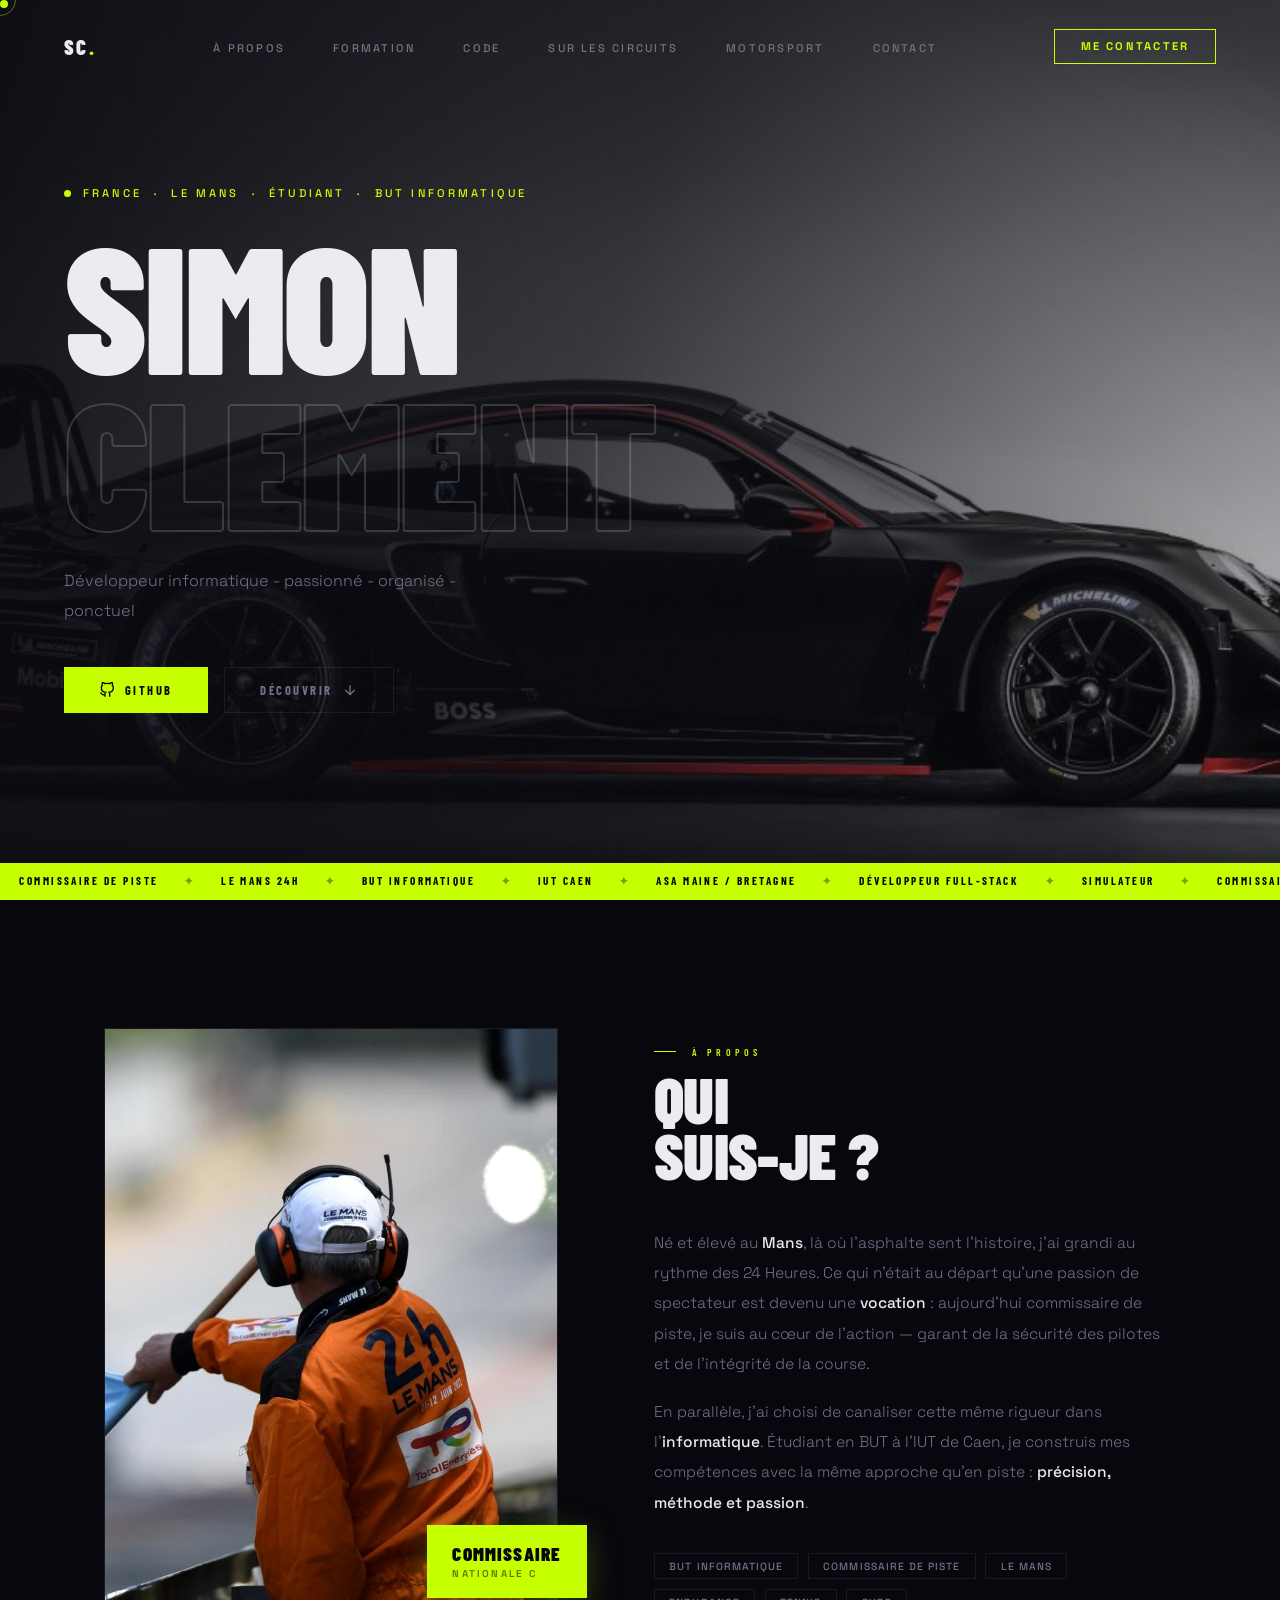
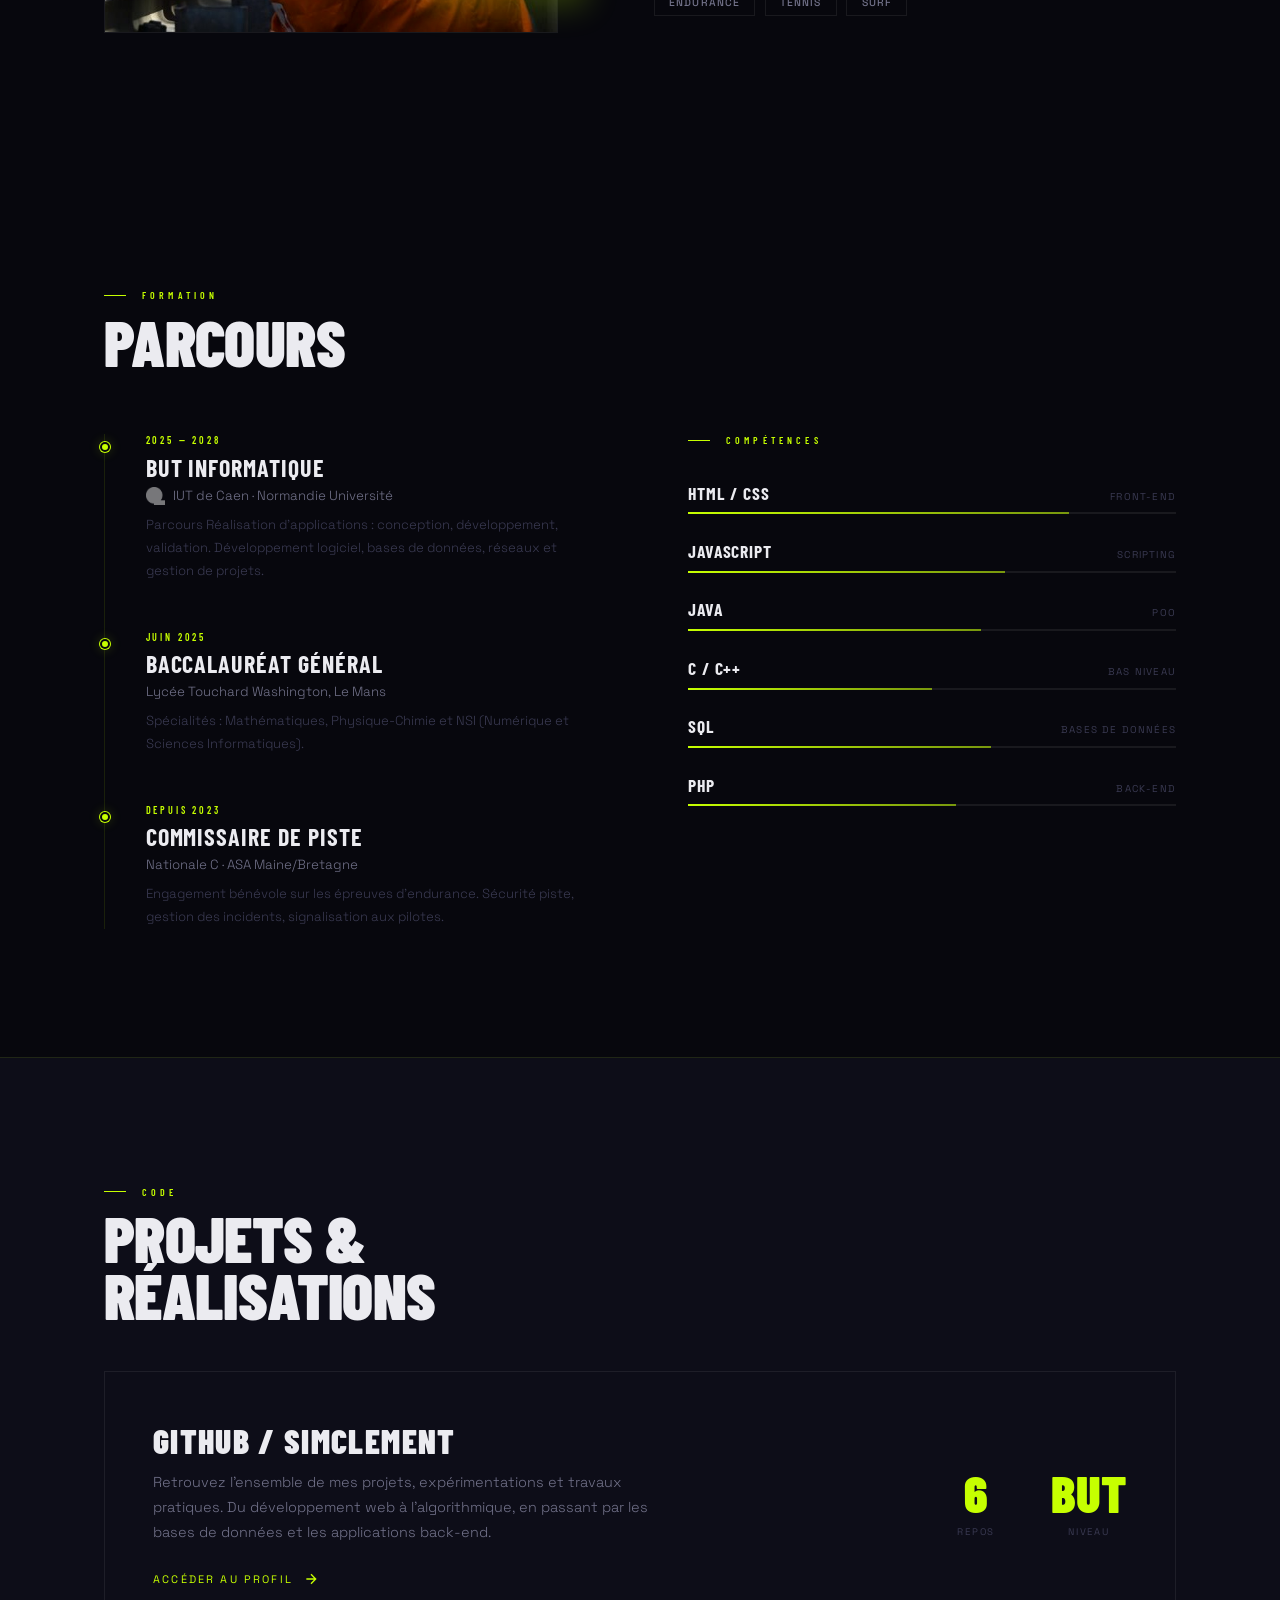
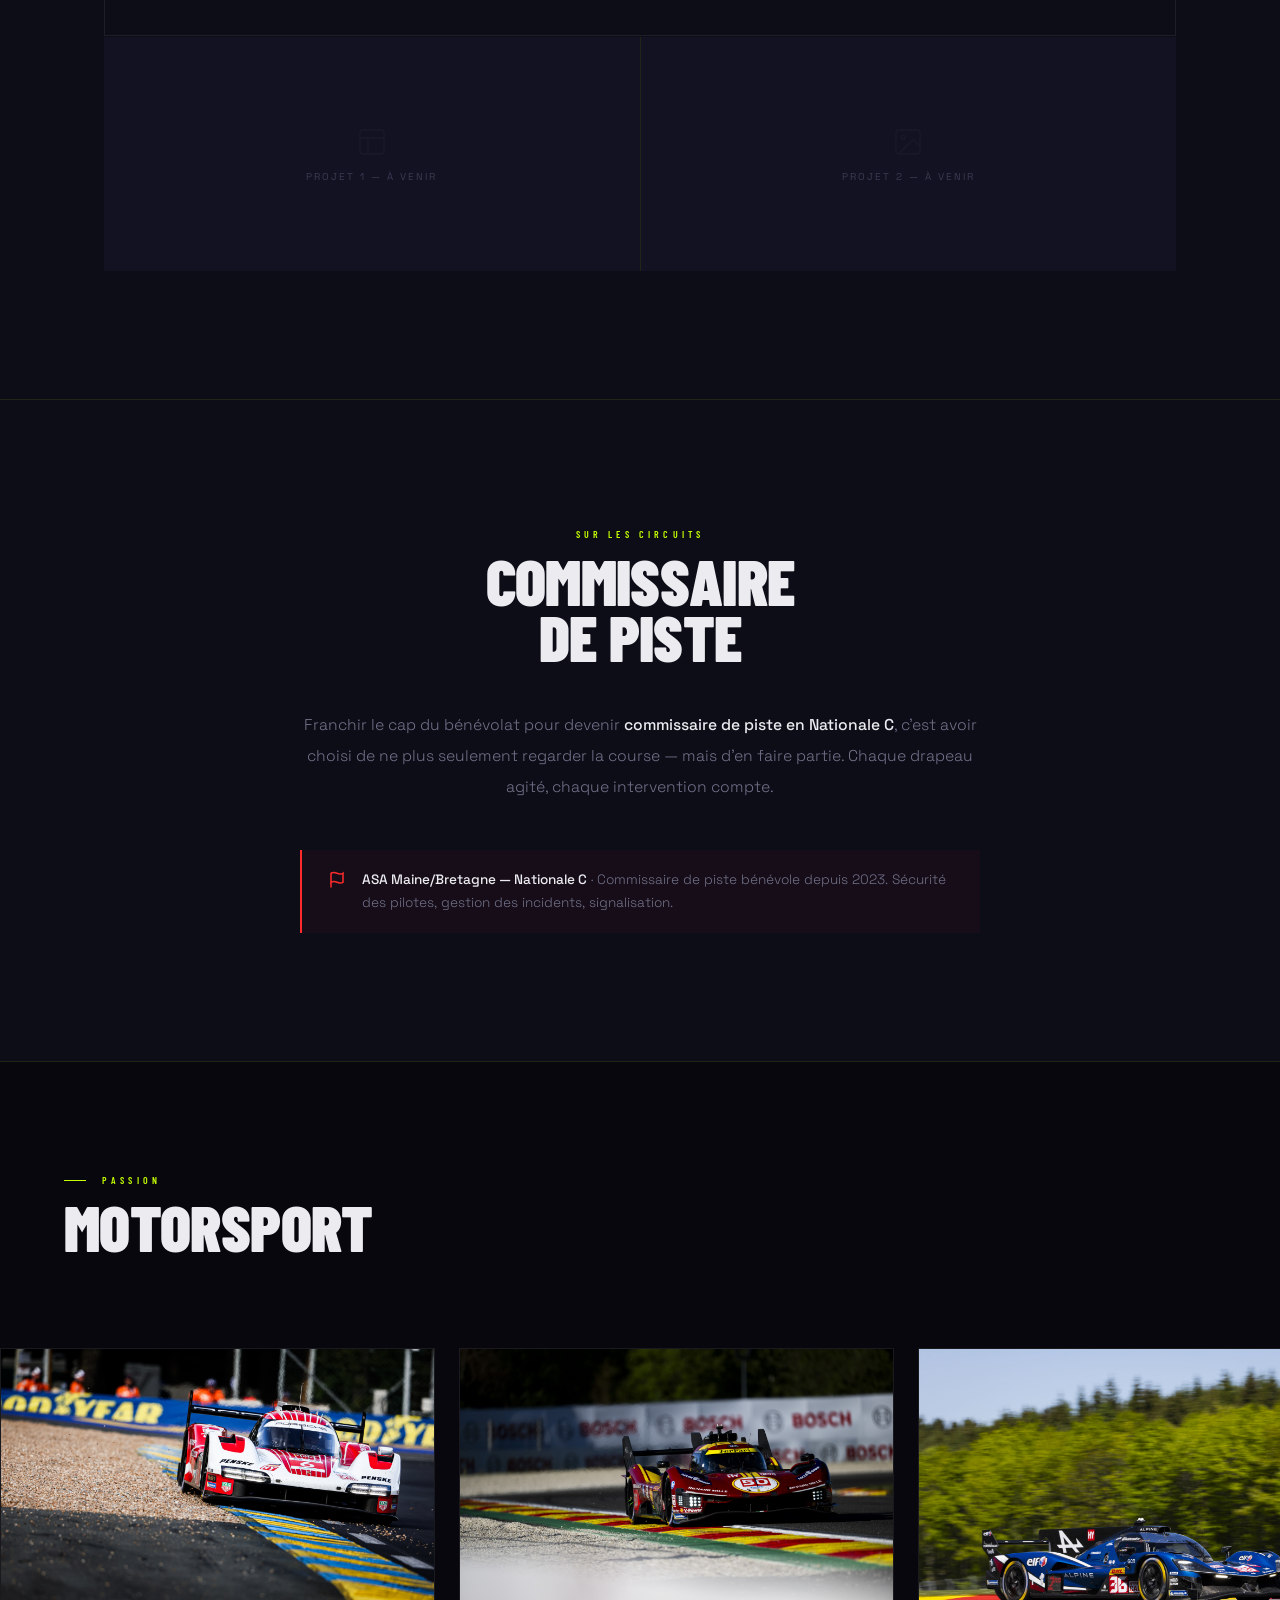
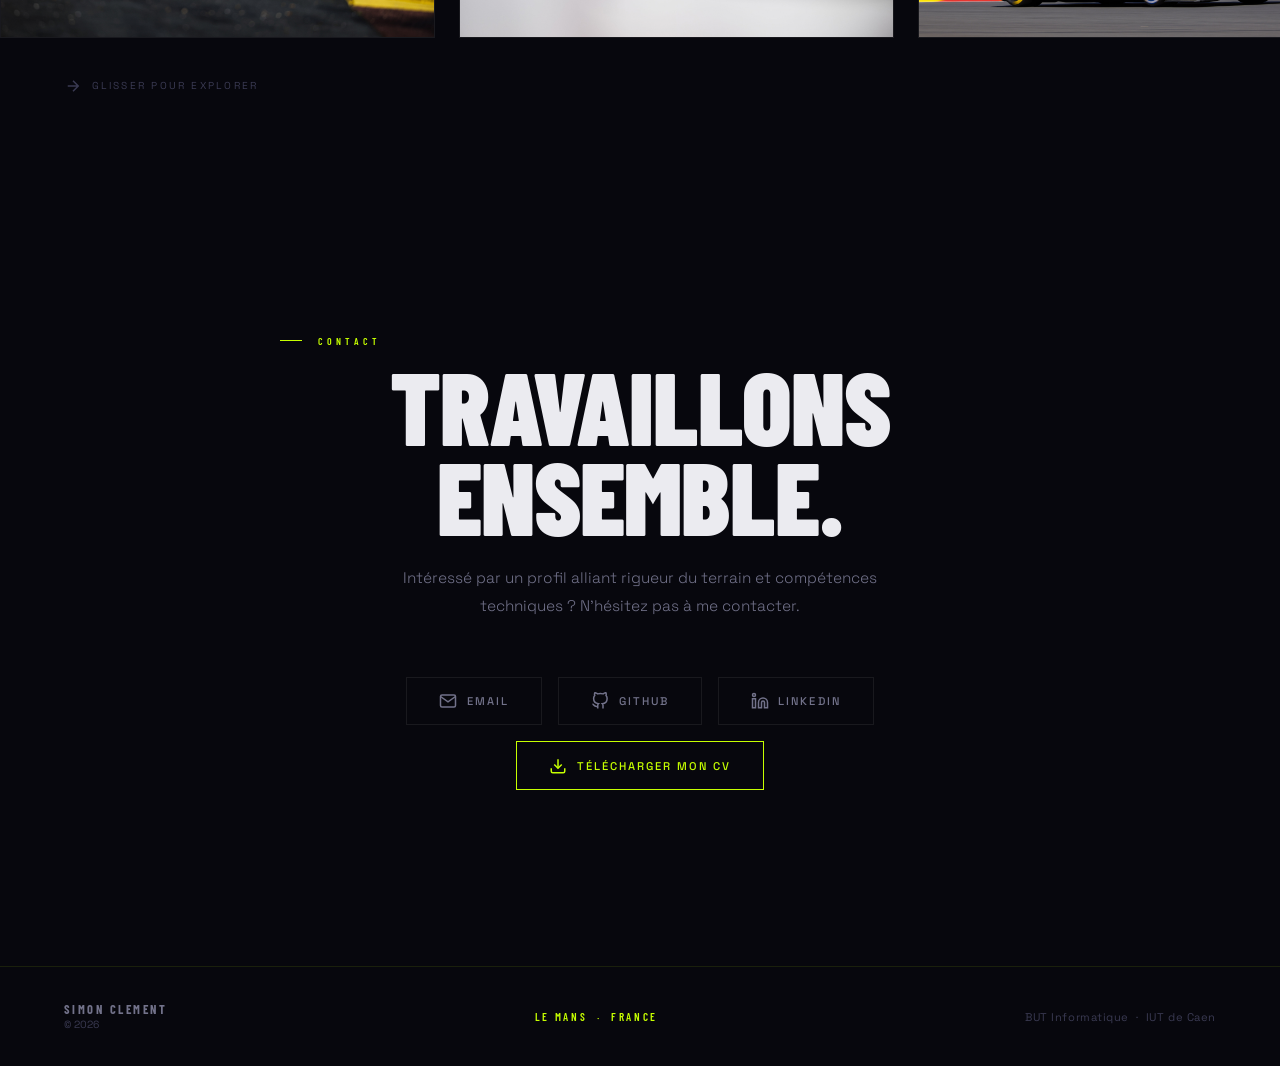
==== commit 821de0ad: "Ajout des lien vers les différents réseaux" ====
--- a/index.html
+++ b/index.html
@@ -47,7 +47,7 @@
         <span class="hero-line">SIMON</span>
         <span class="hero-line hero-line--outline">CLEMENT</span>
       </h1>
-      <p class="hero-sub">Développeur en formation — animé par la rigueur du circuit et la précision du code.</p>
+      <p class="hero-sub">Développeur informatique - passionné - organisé - ponctuel</p>
       <div class="hero-btns">
         <a href="https://github.com/SimCLEMENT" target="_blank" class="btn-primary">
           <svg width="16" height="16" viewBox="0 0 24 24" fill="none" stroke="currentColor" stroke-width="2" aria-hidden="true"><path d="M9 19c-5 1.5-5-2.5-7-3m14 6v-3.87a3.37 3.37 0 0 0-.94-2.61c3.14-.35 6.44-1.54 6.44-7A5.44 5.44 0 0 0 20 4.77 5.07 5.07 0 0 0 19.91 1S18.73.65 16 2.48a13.38 13.38 0 0 0-7 0C6.27.65 5.09 1 5.09 1A5.07 5.07 0 0 0 5 4.77a5.44 5.44 0 0 0-1.5 3.78c0 5.42 3.3 6.61 6.44 7A3.37 3.37 0 0 0 9 18.13V22"/></svg>
@@ -69,12 +69,14 @@
         <span>IUT CAEN</span><span class="sep">✦</span>
         <span>ASA MAINE / BRETAGNE</span><span class="sep">✦</span>
         <span>DÉVELOPPEUR FULL-STACK</span><span class="sep">✦</span>
+        <span>SIMULATEUR</span><span class="sep">✦</span>
         <span>COMMISSAIRE DE PISTE</span><span class="sep">✦</span>
         <span>LE MANS 24H</span><span class="sep">✦</span>
         <span>BUT INFORMATIQUE</span><span class="sep">✦</span>
         <span>IUT CAEN</span><span class="sep">✦</span>
         <span>ASA MAINE / BRETAGNE</span><span class="sep">✦</span>
         <span>DÉVELOPPEUR FULL-STACK</span><span class="sep">✦</span>
+        <span>SIMULATEUR</span><span class="sep">✦</span>
       </div>
     </div>
 
@@ -263,24 +265,17 @@
     </div>
     <div class="gallery-track" id="galleryTrack">
       <div class="gallery-item">
-        <img src="media/LMGT3.jpg" alt="LM GT3">
-        <div class="gallery-caption">
-          <span class="gc-name">LM GT3</span>
-          <span class="gc-cat">Endurance</span>
-        </div>
-      </div>
-      <div class="gallery-item">
         <img src="media/porsche.jpg" alt="Porsche">
         <div class="gallery-caption">
           <span class="gc-name">Porsche</span>
-          <span class="gc-cat">GT</span>
+          <span class="gc-cat">Hypercar</span>
         </div>
       </div>
       <div class="gallery-item">
         <img src="media/ferrari.jpg" alt="Ferrari">
         <div class="gallery-caption">
           <span class="gc-name">Ferrari</span>
-          <span class="gc-cat">Endurance</span>
+          <span class="gc-cat">Hypercar</span>
         </div>
       </div>
       <div class="gallery-item">
@@ -313,7 +308,7 @@
       <h2 class="section-title contact-title">Travaillons<br>ensemble.</h2>
       <p class="contact-sub">Intéressé par un profil alliant rigueur du terrain et compétences techniques&nbsp;? N'hésitez pas à me contacter.</p>
       <div class="contact-links">
-        <a href="mailto:simon.clement@etudiant.unicaen.fr" class="contact-link">
+        <a href="mailto:sim.clement@outlook.fr" class="contact-link">
           <svg width="18" height="18" viewBox="0 0 24 24" fill="none" stroke="currentColor" stroke-width="2" aria-hidden="true"><path d="M4 4h16c1.1 0 2 .9 2 2v12c0 1.1-.9 2-2 2H4c-1.1 0-2-.9-2-2V6c0-1.1.9-2 2-2z"/><polyline points="22,6 12,13 2,6"/></svg>
           Email
         </a>
@@ -321,7 +316,7 @@
           <svg width="18" height="18" viewBox="0 0 24 24" fill="none" stroke="currentColor" stroke-width="2" aria-hidden="true"><path d="M9 19c-5 1.5-5-2.5-7-3m14 6v-3.87a3.37 3.37 0 0 0-.94-2.61c3.14-.35 6.44-1.54 6.44-7A5.44 5.44 0 0 0 20 4.77 5.07 5.07 0 0 0 19.91 1S18.73.65 16 2.48a13.38 13.38 0 0 0-7 0C6.27.65 5.09 1 5.09 1A5.07 5.07 0 0 0 5 4.77a5.44 5.44 0 0 0-1.5 3.78c0 5.42 3.3 6.61 6.44 7A3.37 3.37 0 0 0 9 18.13V22"/></svg>
           GitHub
         </a>
-        <a href="https://www.linkedin.com/in/simon-clement" target="_blank" class="contact-link">
+        <a href="https://www.linkedin.com/in/simon-clement-0b43b8411" target="_blank" class="contact-link">
           <svg width="18" height="18" viewBox="0 0 24 24" fill="none" stroke="currentColor" stroke-width="2" aria-hidden="true"><path d="M16 8a6 6 0 0 1 6 6v7h-4v-7a2 2 0 0 0-2-2 2 2 0 0 0-2 2v7h-4v-7a6 6 0 0 1 6-6z"/><rect x="2" y="9" width="4" height="12"/><circle cx="4" cy="4" r="2"/></svg>
           LinkedIn
         </a>
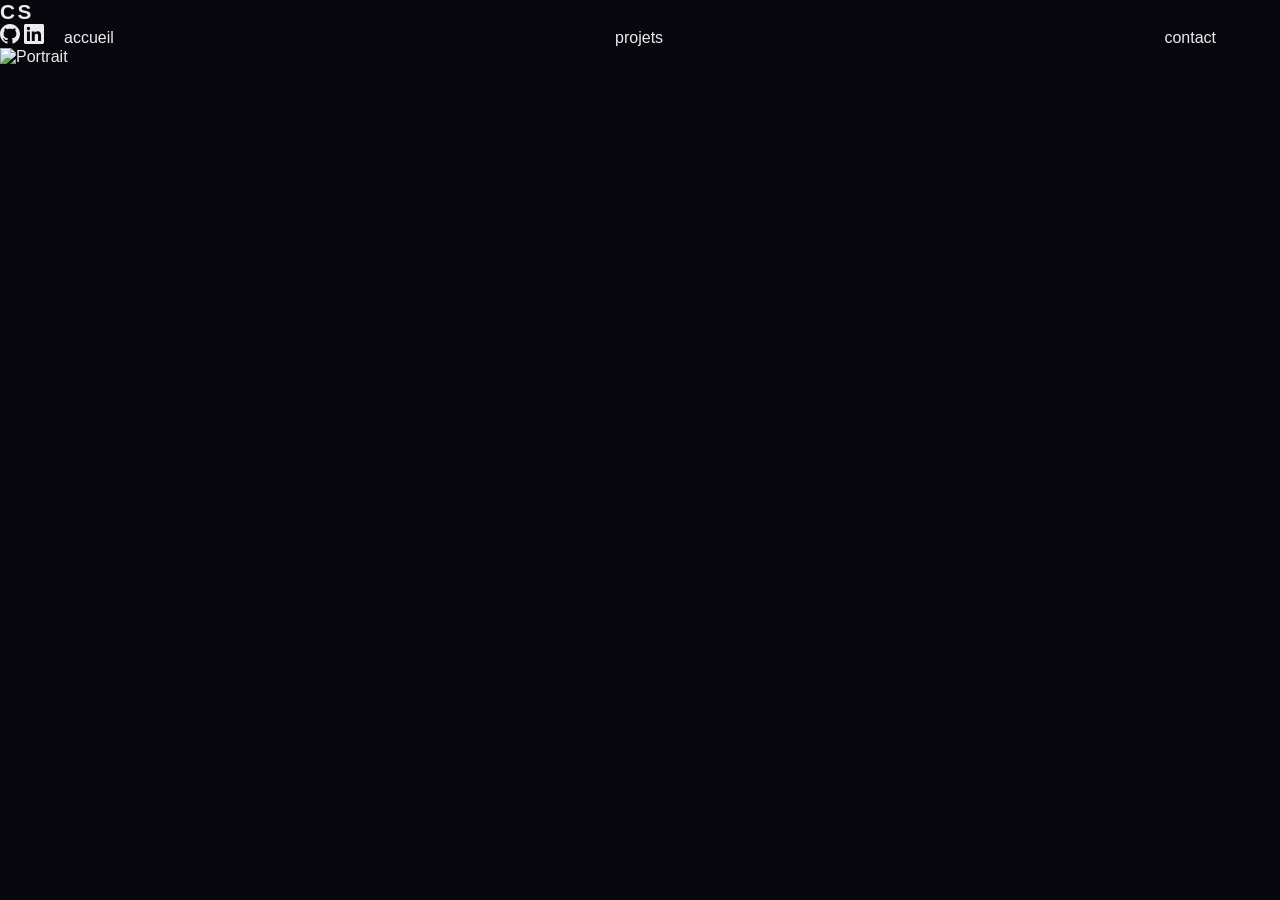
==== commit be7cad15: "Suppression de l'ancien portfolio pour commencer le nouveau" ====
--- a/index.html
+++ b/index.html
@@ -3,343 +3,35 @@
 <head>
   <meta charset="UTF-8">
   <meta name="viewport" content="width=device-width, initial-scale=1.0">
-  <title>Simon Clement — Portfolio</title>
-  <link rel="preconnect" href="https://fonts.googleapis.com">
-  <link href="https://fonts.googleapis.com/css2?family=Barlow+Condensed:wght@300;400;600;700;900&family=Space+Grotesk:wght@300;400;500&display=swap" rel="stylesheet">
+  <title>CS — Portfolio</title>
   <link rel="stylesheet" href="style/style.css">
 </head>
 <body>
 
-  <!-- CURSOR -->
-  <div id="cur"></div>
-  <div id="ring"></div>
+  <header class="navbar">
+    <div class="logo">CS</div>
 
-  <!-- NAV -->
-  <nav id="nav">
-    <a href="#" class="logo">SC<span>.</span></a>
-    <ul>
-      <li><a href="#about">À propos</a></li>
-      <li><a href="#parcours">Formation</a></li>
-      <li><a href="#projets">Code</a></li>
-      <li><a href="#circuit">Sur les circuits</a></li>
-      <li><a href="#motorsport">Motorsport</a></li>
-      <li><a href="#contact">Contact</a></li>
-    </ul>
-    <a href="#contact" class="nav-cta">Me contacter</a>
-  </nav>
+    <nav class="nav-links">
+      <a href="index.html" class="active">accueil</a>
+      <a href="Page/projets.html">projets</a>
+      <a href="Page/contact.html">contact</a>
+    </nav>
 
-  <!-- ═══════════════════════════════
-       HERO
-  ═══════════════════════════════ -->
-  <section id="hero">
-    <div class="hero-bg">
-      <img src="media/LMGT3.jpg" alt="" class="hero-img" id="heroBg">
-      <div class="hero-overlay"></div>
-      <div class="hero-noise"></div>
+    <div class="socials">
+      <a href="#" aria-label="GitHub">
+        <svg viewBox="0 0 24 24" width="20" height="20" fill="currentColor"><path d="M12 0C5.37 0 0 5.37 0 12c0 5.3 3.438 9.8 8.207 11.387.6.113.793-.26.793-.577 0-.285-.01-1.04-.016-2.04-3.338.725-4.043-1.61-4.043-1.61-.546-1.387-1.333-1.756-1.333-1.756-1.09-.744.083-.729.083-.729 1.205.084 1.84 1.237 1.84 1.237 1.07 1.834 2.807 1.304 3.492.997.108-.775.42-1.305.763-1.605-2.665-.303-5.466-1.332-5.466-5.93 0-1.31.469-2.38 1.236-3.22-.124-.303-.536-1.524.117-3.176 0 0 1.008-.322 3.3 1.23.957-.266 1.983-.399 3.003-.404 1.02.005 2.047.138 3.006.404 2.29-1.552 3.297-1.23 3.297-1.23.655 1.652.243 2.873.12 3.176.77.84 1.235 1.91 1.235 3.22 0 4.61-2.805 5.624-5.478 5.92.43.372.823 1.102.823 2.222 0 1.604-.014 2.897-.014 3.29 0 .32.192.694.8.576C20.565 21.795 24 17.298 24 12c0-6.63-5.37-12-12-12z"/></svg>
+      </a>
+      <a href="#" aria-label="LinkedIn">
+        <svg viewBox="0 0 24 24" width="20" height="20" fill="currentColor"><path d="M20.447 20.452h-3.554v-5.569c0-1.328-.027-3.037-1.852-3.037-1.853 0-2.136 1.446-2.136 2.94v5.666H9.351V9h3.414v1.561h.046c.477-.9 1.637-1.85 3.37-1.85 3.601 0 4.267 2.37 4.267 5.455v6.286zM5.337 7.433a2.062 2.062 0 1 1 0-4.125 2.062 2.062 0 0 1 0 4.125zM7.114 20.452H3.558V9h3.556v11.452zM22.225 0H1.771C.792 0 0 .774 0 1.729v20.542C0 23.227.792 24 1.771 24h20.451C23.2 24 24 23.227 24 22.271V1.729C24 .774 23.2 0 22.222 0h.003z"/></svg>
+      </a>
     </div>
+  </header>
 
-    <div class="hero-content">
-      <div class="hero-eyebrow">
-        <span class="pulse-dot"></span>
-        France &nbsp;·&nbsp; Le Mans &nbsp;·&nbsp; Étudiant &nbsp;·&nbsp; BUT Informatique
-      </div>
-      <h1 class="hero-title">
-        <span class="hero-line">SIMON</span>
-        <span class="hero-line hero-line--outline">CLEMENT</span>
-      </h1>
-      <p class="hero-sub">Développeur informatique - passionné - organisé - ponctuel</p>
-      <div class="hero-btns">
-        <a href="https://github.com/SimCLEMENT" target="_blank" class="btn-primary">
-          <svg width="16" height="16" viewBox="0 0 24 24" fill="none" stroke="currentColor" stroke-width="2" aria-hidden="true"><path d="M9 19c-5 1.5-5-2.5-7-3m14 6v-3.87a3.37 3.37 0 0 0-.94-2.61c3.14-.35 6.44-1.54 6.44-7A5.44 5.44 0 0 0 20 4.77 5.07 5.07 0 0 0 19.91 1S18.73.65 16 2.48a13.38 13.38 0 0 0-7 0C6.27.65 5.09 1 5.09 1A5.07 5.07 0 0 0 5 4.77a5.44 5.44 0 0 0-1.5 3.78c0 5.42 3.3 6.61 6.44 7A3.37 3.37 0 0 0 9 18.13V22"/></svg>
-          GitHub
-        </a>
-        <a href="#about" class="btn-ghost">
-          Découvrir
-          <svg width="16" height="16" viewBox="0 0 24 24" fill="none" stroke="currentColor" stroke-width="2" aria-hidden="true"><path d="M12 5v14M5 12l7 7 7-7"/></svg>
-        </a>
-      </div>
+  <main class="hero">
+    <div class="hero-photo">
+      <img src="assets/profile.jpg" alt="Portrait">
     </div>
+  </main>
 
-    <!-- Ticker bande verte -->
-    <div class="hero-ticker" aria-hidden="true">
-      <div class="ticker-track">
-        <span>COMMISSAIRE DE PISTE</span><span class="sep">✦</span>
-        <span>LE MANS 24H</span><span class="sep">✦</span>
-        <span>BUT INFORMATIQUE</span><span class="sep">✦</span>
-        <span>IUT CAEN</span><span class="sep">✦</span>
-        <span>ASA MAINE / BRETAGNE</span><span class="sep">✦</span>
-        <span>DÉVELOPPEUR FULL-STACK</span><span class="sep">✦</span>
-        <span>SIMULATEUR</span><span class="sep">✦</span>
-        <span>COMMISSAIRE DE PISTE</span><span class="sep">✦</span>
-        <span>LE MANS 24H</span><span class="sep">✦</span>
-        <span>BUT INFORMATIQUE</span><span class="sep">✦</span>
-        <span>IUT CAEN</span><span class="sep">✦</span>
-        <span>ASA MAINE / BRETAGNE</span><span class="sep">✦</span>
-        <span>DÉVELOPPEUR FULL-STACK</span><span class="sep">✦</span>
-        <span>SIMULATEUR</span><span class="sep">✦</span>
-      </div>
-    </div>
-
-  </section>
-
-
-  <!-- ═══════════════════════════════
-       ABOUT
-  ═══════════════════════════════ -->
-  <section id="about">
-    <div class="about-inner">
-      <div class="about-photo reveal">
-        <img src="media/commissairePiste.jpg" alt="Simon Clement commissaire de piste">
-        <div class="photo-badge">
-          <span class="badge-role">Commissaire</span>
-          <span class="badge-class">Nationale C</span>
-        </div>
-      </div>
-      <div class="about-text reveal" style="transition-delay:.15s">
-        <div class="section-label">À propos</div>
-        <h2 class="section-title">Qui<br>suis-je&nbsp;?</h2>
-        <p>Né et élevé au <strong>Mans</strong>, là où l'asphalte sent l'histoire, j'ai grandi au rythme des 24&nbsp;Heures. Ce qui n'était au départ qu'une passion de spectateur est devenu une <strong>vocation</strong>&nbsp;: aujourd'hui commissaire de piste, je suis au cœur de l'action — garant de la sécurité des pilotes et de l'intégrité de la course.</p>
-        <p>En parallèle, j'ai choisi de canaliser cette même rigueur dans l'<strong>informatique</strong>. Étudiant en BUT à l'IUT de Caen, je construis mes compétences avec la même approche qu'en piste&nbsp;: <strong>précision, méthode et passion</strong>.</p>
-        <div class="tags">
-          <span class="tag">BUT Informatique</span>
-          <span class="tag">Commissaire de piste</span>
-          <span class="tag">Le Mans</span>
-          <span class="tag">Endurance</span>
-          <span class="tag">Tennis</span>
-          <span class="tag">Surf</span>
-        </div>
-      </div>
-    </div>
-  </section>
-
-  <!-- ═══════════════════════════════
-       PARCOURS
-  ═══════════════════════════════ -->
-  <section id="parcours">
-    <div class="wrap">
-      <div class="reveal">
-        <div class="section-label">Formation</div>
-        <h2 class="section-title">Parcours</h2>
-      </div>
-      <div class="parcours-grid">
-
-        <!-- Timeline -->
-        <div class="timeline reveal" style="transition-delay:.1s">
-          <div class="tl-item">
-            <div class="tl-year">2025 — 2028</div>
-            <div class="tl-title">BUT Informatique</div>
-            <div class="tl-place">
-              <img src="media/IUT-CAEN.png" alt="IUT Caen" class="school-logo"> IUT de Caen · Normandie Université
-            </div>
-            <div class="tl-desc">Parcours Réalisation d'applications&nbsp;: conception, développement, validation. Développement logiciel, bases de données, réseaux et gestion de projets.</div>
-          </div>
-          <div class="tl-item">
-            <div class="tl-year">Juin 2025</div>
-            <div class="tl-title">Baccalauréat Général</div>
-            <div class="tl-place">Lycée Touchard Washington, Le Mans</div>
-            <div class="tl-desc">Spécialités&nbsp;: Mathématiques, Physique-Chimie et NSI (Numérique et Sciences Informatiques).</div>
-          </div>
-          <div class="tl-item">
-            <div class="tl-year">Depuis 2023</div>
-            <div class="tl-title">Commissaire de piste</div>
-            <div class="tl-place">Nationale C · ASA Maine/Bretagne</div>
-            <div class="tl-desc">Engagement bénévole sur les épreuves d'endurance. Sécurité piste, gestion des incidents, signalisation aux pilotes.</div>
-          </div>
-        </div>
-
-        <!-- Skills -->
-        <div class="skills-col reveal" style="transition-delay:.2s">
-          <div class="section-label">Compétences</div>
-          <div class="skill-list" id="skillList">
-            <div class="skill-item" data-level="78">
-              <div class="skill-top">
-                <span class="skill-name">HTML / CSS</span>
-                <span class="skill-type">Front-end</span>
-              </div>
-              <div class="skill-bar"><div class="skill-fill"></div></div>
-            </div>
-            <div class="skill-item" data-level="65">
-              <div class="skill-top">
-                <span class="skill-name">JavaScript</span>
-                <span class="skill-type">Scripting</span>
-              </div>
-              <div class="skill-bar"><div class="skill-fill"></div></div>
-            </div>
-            <div class="skill-item" data-level="60">
-              <div class="skill-top">
-                <span class="skill-name">Java</span>
-                <span class="skill-type">POO</span>
-              </div>
-              <div class="skill-bar"><div class="skill-fill"></div></div>
-            </div>
-            <div class="skill-item" data-level="50">
-              <div class="skill-top">
-                <span class="skill-name">C / C++</span>
-                <span class="skill-type">Bas niveau</span>
-              </div>
-              <div class="skill-bar"><div class="skill-fill"></div></div>
-            </div>
-            <div class="skill-item" data-level="62">
-              <div class="skill-top">
-                <span class="skill-name">SQL</span>
-                <span class="skill-type">Bases de données</span>
-              </div>
-              <div class="skill-bar"><div class="skill-fill"></div></div>
-            </div>
-            <div class="skill-item" data-level="55">
-              <div class="skill-top">
-                <span class="skill-name">PHP</span>
-                <span class="skill-type">Back-end</span>
-              </div>
-              <div class="skill-bar"><div class="skill-fill"></div></div>
-            </div>
-          </div>
-        </div>
-
-      </div>
-    </div>
-  </section>
-
-  <!-- ═══════════════════════════════
-       PROJETS
-  ═══════════════════════════════ -->
-  <section id="projets">
-    <div class="wrap">
-      <div class="reveal">
-        <div class="section-label">Code</div>
-        <h2 class="section-title">Projets &amp;<br>Réalisations</h2>
-      </div>
-      <a href="https://github.com/SimCLEMENT" target="_blank" class="gh-card reveal" style="transition-delay:.1s">
-        <div class="gh-left">
-          <h3>GitHub / SimCLEMENT</h3>
-          <p>Retrouvez l'ensemble de mes projets, expérimentations et travaux pratiques. Du développement web à l'algorithmique, en passant par les bases de données et les applications back-end.</p>
-          <div class="gh-link">
-            Accéder au profil
-            <svg width="16" height="16" viewBox="0 0 24 24" fill="none" stroke="currentColor" stroke-width="2" aria-hidden="true"><path d="M5 12h14M12 5l7 7-7 7"/></svg>
-          </div>
-        </div>
-        <div class="gh-right">
-          <div class="gh-stat"><span class="gh-num">6</span><span class="gh-lbl">Repos</span></div>
-          <div class="gh-stat"><span class="gh-num">BUT</span><span class="gh-lbl">Niveau</span></div>
-        </div>
-      </a>
-      <div class="project-shots reveal" style="transition-delay:.2s">
-        <div class="shot-ph">
-          <div class="ph-inner">
-            <svg width="32" height="32" viewBox="0 0 24 24" fill="none" stroke="currentColor" stroke-width="1"><rect x="3" y="3" width="18" height="18" rx="2"/><path d="M3 9h18M9 21V9"/></svg>
-            <span>Projet 1 — à venir</span>
-          </div>
-        </div>
-        <div class="shot-ph">
-          <div class="ph-inner">
-            <svg width="32" height="32" viewBox="0 0 24 24" fill="none" stroke="currentColor" stroke-width="1"><rect x="3" y="3" width="18" height="18" rx="2"/><circle cx="8.5" cy="8.5" r="1.5"/><polyline points="21 15 16 10 5 21"/></svg>
-            <span>Projet 2 — à venir</span>
-          </div>
-        </div>
-      </div>
-    </div>
-  </section>
-
-  <!-- ═══════════════════════════════
-       CIRCUIT
-  ═══════════════════════════════ -->
-  <section id="circuit">
-    <div class="circuit-inner reveal">
-      <div class="section-label">Sur les circuits</div>
-      <h2 class="section-title">Commissaire<br>de piste</h2>
-      <p>Franchir le cap du bénévolat pour devenir <strong>commissaire de piste en Nationale C</strong>, c'est avoir choisi de ne plus seulement regarder la course — mais d'en faire partie. Chaque drapeau agité, chaque intervention compte.</p>
-      <div class="flag-block">
-        <svg width="18" height="18" viewBox="0 0 24 24" fill="none" stroke="currentColor" stroke-width="2" aria-hidden="true"><path d="M4 15s1-1 4-1 5 2 8 2 4-1 4-1V3s-1 1-4 1-5-2-8-2-4 1-4 1z"/><line x1="4" y1="22" x2="4" y2="15"/></svg>
-        <p><strong>ASA Maine/Bretagne — Nationale C</strong> · Commissaire de piste bénévole depuis 2023. Sécurité des pilotes, gestion des incidents, signalisation.</p>
-      </div>
-    </div>
-  </section>
-
-  <!-- ═══════════════════════════════
-       MOTORSPORT GALLERY
-  ═══════════════════════════════ -->
-  <section id="motorsport">
-    <div class="section-header reveal">
-      <div class="section-label">Passion</div>
-      <h2 class="section-title">Motorsport</h2>
-    </div>
-    <div class="gallery-track" id="galleryTrack">
-      <div class="gallery-item">
-        <img src="media/porsche.jpg" alt="Porsche">
-        <div class="gallery-caption">
-          <span class="gc-name">Porsche</span>
-          <span class="gc-cat">Hypercar</span>
-        </div>
-      </div>
-      <div class="gallery-item">
-        <img src="media/ferrari.jpg" alt="Ferrari">
-        <div class="gallery-caption">
-          <span class="gc-name">Ferrari</span>
-          <span class="gc-cat">Hypercar</span>
-        </div>
-      </div>
-      <div class="gallery-item">
-        <img src="media/alpine.jpg" alt="Alpine">
-        <div class="gallery-caption">
-          <span class="gc-name">Alpine</span>
-          <span class="gc-cat">Hypercar</span>
-        </div>
-      </div>
-      <div class="gallery-item">
-        <img src="media/valkyrie.jpg" alt="Aston Martin Valkyrie">
-        <div class="gallery-caption">
-          <span class="gc-name">Valkyrie</span>
-          <span class="gc-cat">Hypercar</span>
-        </div>
-      </div>
-    </div>
-    <p class="gallery-hint" aria-hidden="true">
-      <svg width="18" height="18" viewBox="0 0 24 24" fill="none" stroke="currentColor" stroke-width="2"><path d="M5 12h14M12 5l7 7-7 7"/></svg>
-      Glisser pour explorer
-    </p>
-  </section>
-
-  <!-- ═══════════════════════════════
-       CONTACT
-  ═══════════════════════════════ -->
-  <section id="contact">
-    <div class="contact-inner reveal">
-      <div class="section-label">Contact</div>
-      <h2 class="section-title contact-title">Travaillons<br>ensemble.</h2>
-      <p class="contact-sub">Intéressé par un profil alliant rigueur du terrain et compétences techniques&nbsp;? N'hésitez pas à me contacter.</p>
-      <div class="contact-links">
-        <a href="mailto:sim.clement@outlook.fr" class="contact-link">
-          <svg width="18" height="18" viewBox="0 0 24 24" fill="none" stroke="currentColor" stroke-width="2" aria-hidden="true"><path d="M4 4h16c1.1 0 2 .9 2 2v12c0 1.1-.9 2-2 2H4c-1.1 0-2-.9-2-2V6c0-1.1.9-2 2-2z"/><polyline points="22,6 12,13 2,6"/></svg>
-          Email
-        </a>
-        <a href="https://github.com/SimCLEMENT" target="_blank" class="contact-link">
-          <svg width="18" height="18" viewBox="0 0 24 24" fill="none" stroke="currentColor" stroke-width="2" aria-hidden="true"><path d="M9 19c-5 1.5-5-2.5-7-3m14 6v-3.87a3.37 3.37 0 0 0-.94-2.61c3.14-.35 6.44-1.54 6.44-7A5.44 5.44 0 0 0 20 4.77 5.07 5.07 0 0 0 19.91 1S18.73.65 16 2.48a13.38 13.38 0 0 0-7 0C6.27.65 5.09 1 5.09 1A5.07 5.07 0 0 0 5 4.77a5.44 5.44 0 0 0-1.5 3.78c0 5.42 3.3 6.61 6.44 7A3.37 3.37 0 0 0 9 18.13V22"/></svg>
-          GitHub
-        </a>
-        <a href="https://www.linkedin.com/in/simon-clement-0b43b8411" target="_blank" class="contact-link">
-          <svg width="18" height="18" viewBox="0 0 24 24" fill="none" stroke="currentColor" stroke-width="2" aria-hidden="true"><path d="M16 8a6 6 0 0 1 6 6v7h-4v-7a2 2 0 0 0-2-2 2 2 0 0 0-2 2v7h-4v-7a6 6 0 0 1 6-6z"/><rect x="2" y="9" width="4" height="12"/><circle cx="4" cy="4" r="2"/></svg>
-          LinkedIn
-        </a>
-        <a href="cv/simon-clement-cv.pdf" download class="contact-link contact-link--accent">
-          <svg width="18" height="18" viewBox="0 0 24 24" fill="none" stroke="currentColor" stroke-width="2" aria-hidden="true"><path d="M21 15v4a2 2 0 0 1-2 2H5a2 2 0 0 1-2-2v-4"/><polyline points="7 10 12 15 17 10"/><line x1="12" y1="15" x2="12" y2="3"/></svg>
-          Télécharger mon CV
-        </a>
-      </div>
-    </div>
-  </section>
-
-  <!-- ═══════════════════════════════
-       FOOTER
-  ═══════════════════════════════ -->
-  <footer>
-    <div class="ft-left">
-      <span class="ft-name">Simon Clement</span>
-      <span class="ft-copy">&copy; 2026</span>
-    </div>
-    <div class="ft-center">Le Mans &nbsp;·&nbsp; France</div>
-    <div class="ft-right">BUT Informatique &nbsp;·&nbsp; IUT de Caen</div>
-  </footer>
-
-  <script src="js/main.js"></script>
 </body>
 </html>
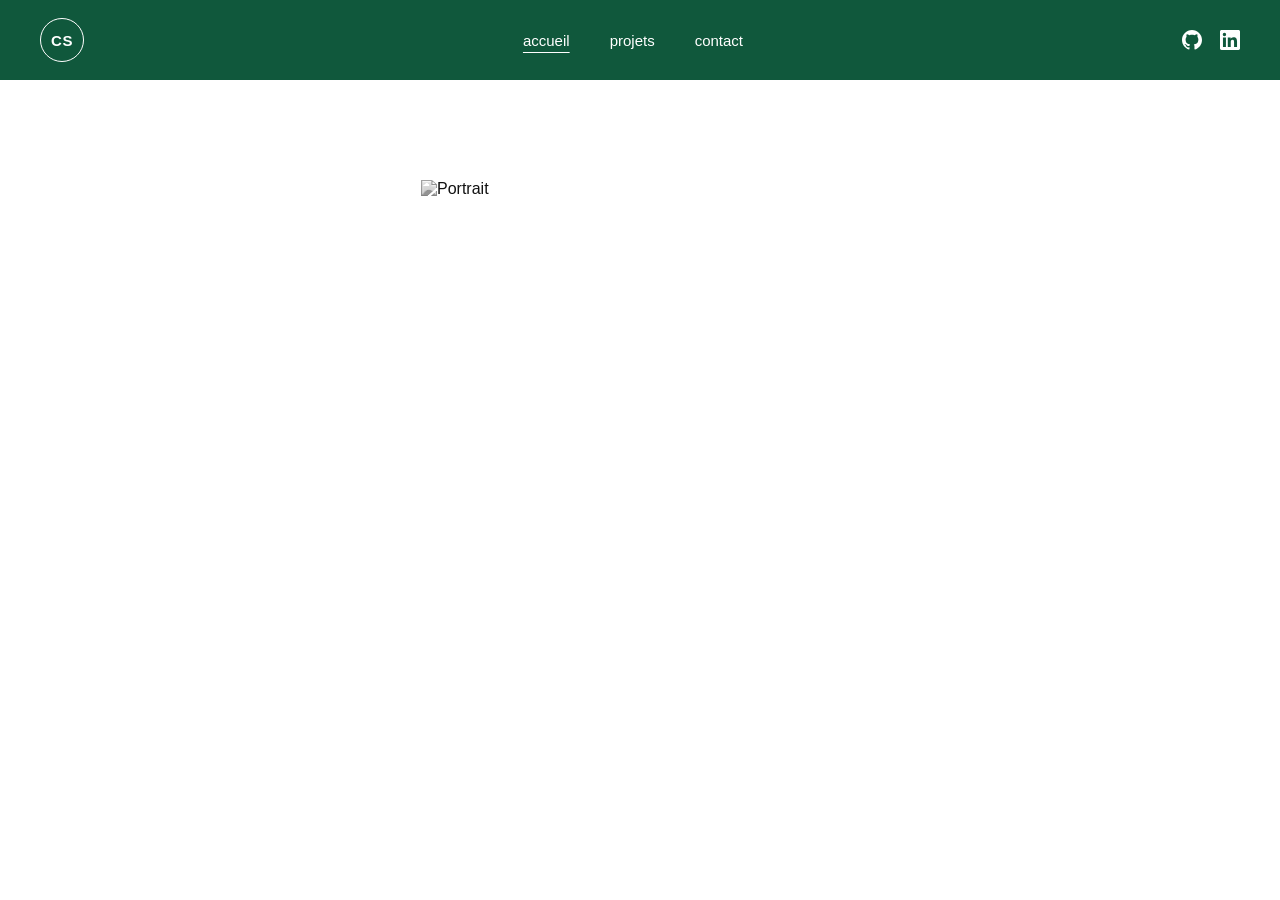
==== commit 56cfde59: "modifs sur l'index" ====
--- a/index.html
+++ b/index.html
@@ -13,8 +13,8 @@
 
     <nav class="nav-links">
       <a href="index.html" class="active">accueil</a>
-      <a href="Page/projets.html">projets</a>
-      <a href="Page/contact.html">contact</a>
+      <a href="page/projets.html">projets</a>
+      <a href="page/contact.html">contact</a>
     </nav>
 
     <div class="socials">
--- a/style/style.css
+++ b/style/style.css
@@ -1,1086 +1,95 @@
-/* ══════════════════════════════════════════════════
-   RESET & VARIABLES
-══════════════════════════════════════════════════ */
-*, *::before, *::after {
+:root {
+  --green: #10583c;
+  --white: #ffffff;
+  --black: #111111;
+}
+
+* {
   margin: 0;
   padding: 0;
   box-sizing: border-box;
 }
 
-a, button { cursor: none; }
-
-:root {
-  --black:   #07070D;
-  --surf:    #0D0D18;
-  --surf2:   #121222;
-  --accent:  #C6FF00;
-  --red:     #FF2B2B;
-  --text:    #EBEBF0;
-  --text2:   #72728A;
-  --muted:   #3A3A52;
-  --border:  rgba(198, 255, 0, 0.10);
-  --border2: rgba(255, 255, 255, 0.07);
+body {
+  font-family: -apple-system, BlinkMacSystemFont, "Segoe UI", Roboto, Helvetica, Arial, sans-serif;
+  color: var(--black);
+  background: var(--white);
 }
 
-html { scroll-behavior: smooth; }
-
-body {
-  font-family: 'Space Grotesk', sans-serif;
-  background: var(--black);
-  color: var(--text);
-  overflow-x: hidden;
-  cursor: none;
-}
-
-img { display: block; max-width: 100%; }
-a   { text-decoration: none; color: inherit; }
-
-
-/* ══════════════════════════════════════════════════
-   CUSTOM CURSOR
-══════════════════════════════════════════════════ */
-#cur {
-  width: 8px;
-  height: 8px;
-  background: var(--accent);
-  border-radius: 50%;
-  position: fixed;
-  top: 0; left: 0;
-  pointer-events: none;
-  z-index: 9999;
-}
-
-#ring {
-  width: 32px;
-  height: 32px;
-  border: 1.5px solid rgba(198, 255, 0, 0.38);
-  border-radius: 50%;
-  position: fixed;
-  top: 0; left: 0;
-  pointer-events: none;
-  z-index: 9998;
-  transition: width .22s ease, height .22s ease, border-color .22s ease;
-}
-
-body.hovered #ring {
-  width: 52px;
-  height: 52px;
-  border-color: rgba(198, 255, 0, 0.85);
-}
-
-
-/* ══════════════════════════════════════════════════
-   NAVIGATION
-══════════════════════════════════════════════════ */
-nav {
-  position: fixed;
-  top: 0; left: 0; right: 0;
-  z-index: 200;
+/* NAVBAR */
+.navbar {
+  background: var(--green);
+  color: var(--white);
   display: flex;
   align-items: center;
   justify-content: space-between;
-  padding: 1.8rem 4rem;
-  transition: background .4s ease, padding .4s ease;
-}
-
-nav.scrolled {
-  background: rgba(7, 7, 13, 0.94);
-  backdrop-filter: blur(14px);
-  -webkit-backdrop-filter: blur(14px);
-  padding: 1.1rem 4rem;
-  border-bottom: 1px solid var(--border);
+  padding: 18px 40px;
 }
 
 .logo {
-  font-family: 'Barlow Condensed', sans-serif;
-  font-size: 1.3rem;
-  font-weight: 900;
-  letter-spacing: .12em;
-  text-transform: uppercase;
-  color: var(--text);
-}
-.logo span { color: var(--accent); }
-
-nav ul {
-  display: flex;
-  gap: 3rem;
-  list-style: none;
-}
-
-nav ul a {
-  font-size: .7rem;
-  font-weight: 500;
-  letter-spacing: .2em;
-  text-transform: uppercase;
-  color: var(--text2);
-  transition: color .2s;
-  position: relative;
-}
-nav ul a::after {
-  content: '';
-  position: absolute;
-  bottom: -3px; left: 0;
-  width: 0; height: 1px;
-  background: var(--accent);
-  transition: width .3s ease;
-}
-nav ul a:hover { color: var(--text); }
-nav ul a:hover::after { width: 100%; }
-
-.nav-cta {
-  padding: .6rem 1.6rem;
-  border: 1px solid var(--accent);
-  color: var(--accent) !important;
-  font-size: .7rem;
-  font-weight: 700;
-  letter-spacing: .2em;
-  text-transform: uppercase;
-  transition: background .25s, color .25s !important;
-}
-.nav-cta:hover {
-  background: var(--accent);
-  color: var(--black) !important;
-}
-
-
-/* ══════════════════════════════════════════════════
-   HERO
-══════════════════════════════════════════════════ */
-#hero {
-  height: 100vh;
-  min-height: 720px;
-  position: relative;
-  display: flex;
-  flex-direction: column;
-  justify-content: center;
-  overflow: hidden;
-}
-
-.hero-bg {
-  position: absolute;
-  inset: 0;
-  z-index: 0;
-}
-
-.hero-img {
-  width: 100%;
-  height: 110%;
-  object-fit: cover;
-  object-position: center 35%;
-  will-change: transform;
-}
-
-.hero-overlay {
-  position: absolute;
-  inset: 0;
-  background: linear-gradient(
-    108deg,
-    rgba(7,7,13,.97) 0%,
-    rgba(7,7,13,.80) 45%,
-    rgba(7,7,13,.30) 100%
-  );
-}
-
-.hero-noise {
-  position: absolute;
-  inset: 0;
-  opacity: .04;
-  background-image: url("data:image/svg+xml,%3Csvg viewBox='0 0 256 256' xmlns='http://www.w3.org/2000/svg'%3E%3Cfilter id='n'%3E%3CfeTurbulence type='fractalNoise' baseFrequency='0.9' numOctaves='4' stitchTiles='stitch'/%3E%3C/filter%3E%3Crect width='100%25' height='100%25' filter='url(%23n)'/%3E%3C/svg%3E");
-  background-size: 200px 200px;
-  pointer-events: none;
-}
-
-/* Hero content */
-.hero-content {
-  position: relative;
-  z-index: 2;
-  padding: 0 4rem;
-  max-width: 1000px;
-}
-
-.hero-eyebrow {
-  display: flex;
-  align-items: center;
-  gap: .75rem;
-  font-size: .7rem;
-  font-weight: 500;
-  letter-spacing: .28em;
-  text-transform: uppercase;
-  color: var(--accent);
-  margin-bottom: 1.6rem;
-  opacity: 0;
-  animation: fadeUp .8s ease .2s forwards;
-}
-
-.pulse-dot {
-  display: inline-block;
-  width: 7px;
-  height: 7px;
-  background: var(--accent);
+  width: 44px;
+  height: 44px;
+  border: 1.5px solid var(--white);
   border-radius: 50%;
-  flex-shrink: 0;
-  animation: pulseDot 2.2s ease-in-out 1s infinite;
-}
-@keyframes pulseDot {
-  0%,100% { box-shadow: 0 0 0 0 rgba(198,255,0,.5); }
-  50%      { box-shadow: 0 0 0 7px rgba(198,255,0,0); }
-}
-
-.hero-title {
-  font-family: 'Barlow Condensed', sans-serif;
-  font-size: clamp(5.5rem, 14vw, 13rem);
-  font-weight: 900;
-  line-height: .87;
-  text-transform: uppercase;
-  letter-spacing: -.015em;
-  overflow: hidden;
-}
-
-.hero-line {
-  display: block;
-  opacity: 0;
-  transform: translateY(100%);
-  animation: slideUp .95s cubic-bezier(.16,1,.3,1) .45s forwards;
-}
-.hero-line--outline {
-  color: transparent;
-  -webkit-text-stroke: 2px rgba(235,235,240,.18);
-  animation-delay: .62s;
-}
-@keyframes slideUp {
-  to { opacity: 1; transform: translateY(0); }
-}
-
-.hero-sub {
-  font-size: 1rem;
-  font-weight: 300;
-  color: var(--text2);
-  line-height: 1.85;
-  max-width: 420px;
-  margin-top: 1.8rem;
-  opacity: 0;
-  animation: fadeUp .8s ease .9s forwards;
-}
-
-.hero-btns {
-  display: flex;
-  gap: 1rem;
-  margin-top: 2.6rem;
-  opacity: 0;
-  animation: fadeUp .8s ease 1.1s forwards;
-}
-
-/* Buttons */
-.btn-primary {
-  display: inline-flex;
-  align-items: center;
-  gap: .6rem;
-  padding: .9rem 2.2rem;
-  background: var(--accent);
-  color: var(--black);
-  font-family: 'Barlow Condensed', sans-serif;
-  font-size: .78rem;
-  font-weight: 700;
-  letter-spacing: .2em;
-  text-transform: uppercase;
-  cursor: none;
-  transition: background .25s, transform .2s, box-shadow .25s;
-}
-.btn-primary:hover {
-  background: #d4ff33;
-  transform: translateY(-3px);
-  box-shadow: 0 12px 32px rgba(198,255,0,.25);
-}
-
-.btn-ghost {
-  display: inline-flex;
-  align-items: center;
-  gap: .6rem;
-  padding: .9rem 2.2rem;
-  background: transparent;
-  color: var(--text2);
-  font-family: 'Barlow Condensed', sans-serif;
-  font-size: .78rem;
-  font-weight: 700;
-  letter-spacing: .2em;
-  text-transform: uppercase;
-  border: 1px solid var(--border2);
-  cursor: none;
-  transition: border-color .25s, color .25s, transform .2s;
-}
-.btn-ghost:hover {
-  border-color: rgba(255,255,255,.35);
-  color: var(--text);
-  transform: translateY(-3px);
-}
-
-/* Ticker */
-.hero-ticker {
-  position: absolute;
-  bottom: 0; left: 0; right: 0;
-  z-index: 3;
-  background: var(--accent);
-  overflow: hidden;
-  padding: .72rem 0;
-}
-.ticker-track {
-  display: flex;
-  width: max-content;
-  animation: tickerMove 28s linear infinite;
-}
-.ticker-track span {
-  font-family: 'Barlow Condensed', sans-serif;
-  font-size: .7rem;
-  font-weight: 700;
-  letter-spacing: .22em;
-  text-transform: uppercase;
-  color: var(--black);
-  padding: 0 1.2rem;
-  white-space: nowrap;
-}
-.ticker-track .sep {
-  opacity: .4;
-  padding: 0 .4rem;
-}
-@keyframes tickerMove {
-  from { transform: translateX(0); }
-  to   { transform: translateX(-50%); }
-}
-
-/* Scroll indicator */
-.hero-scroll {
-  position: absolute;
-  bottom: 3.5rem;
-  left: 4rem;
-  z-index: 2;
-  display: flex;
-  align-items: center;
-  gap: .9rem;
-  opacity: 0;
-  animation: fadeUp .8s ease 1.4s forwards;
-}
-.scroll-line {
-  width: 1px;
-  height: 50px;
-  background: linear-gradient(to bottom, transparent 0%, var(--accent) 100%);
-  animation: scrollBlink 2.4s ease-in-out 1.6s infinite;
-}
-@keyframes scrollBlink {
-  0%,100% { opacity: .35; }
-  50%      { opacity: 1; }
-}
-.hero-scroll span {
-  font-size: .6rem;
-  letter-spacing: .28em;
-  text-transform: uppercase;
-  color: var(--text2);
-  writing-mode: vertical-rl;
-}
-
-@keyframes fadeUp {
-  from { opacity: 0; transform: translateY(18px); }
-  to   { opacity: 1; transform: translateY(0); }
-}
-
-
-/* ══════════════════════════════════════════════════
-   STATS
-══════════════════════════════════════════════════ */
-#stats {
-  background: var(--surf);
-  border-top: 1px solid var(--border);
-  border-bottom: 1px solid var(--border);
-}
-.stats-grid {
-  display: grid;
-  grid-template-columns: repeat(4, 1fr);
-  background: var(--border);
-  gap: 1px;
-  max-width: 1300px;
-  margin: 0 auto;
-}
-.stat-item {
-  background: var(--surf);
-  padding: 3.2rem 2rem;
-  display: flex;
-  flex-direction: column;
-  align-items: center;
-  gap: .55rem;
-  text-align: center;
-  transition: background .3s;
-}
-.stat-item:hover { background: var(--surf2); }
-
-.stat-num {
-  font-family: 'Barlow Condensed', sans-serif;
-  font-size: clamp(2.8rem, 5vw, 4.5rem);
-  font-weight: 900;
-  color: var(--accent);
-  line-height: 1;
-}
-.stat-num--xl {
-  font-size: clamp(3.5rem, 6.5vw, 6rem);
-}
-.stat-label {
-  font-size: .64rem;
-  letter-spacing: .2em;
-  text-transform: uppercase;
-  color: var(--text2);
-}
-
-
-/* ══════════════════════════════════════════════════
-   SECTION UTILITIES
-══════════════════════════════════════════════════ */
-.section-label {
-  font-family: 'Barlow Condensed', sans-serif;
-  font-size: .62rem;
-  font-weight: 600;
-  letter-spacing: .42em;
-  text-transform: uppercase;
-  color: var(--accent);
-  display: flex;
-  align-items: center;
-  gap: 1rem;
-  margin-bottom: .8rem;
-}
-.section-label::before {
-  content: '';
-  width: 22px;
-  height: 1px;
-  background: var(--accent);
-  flex-shrink: 0;
-}
-
-.section-title {
-  font-family: 'Barlow Condensed', sans-serif;
-  font-size: clamp(2.8rem, 5vw, 4.8rem);
-  font-weight: 900;
-  line-height: .88;
-  text-transform: uppercase;
-  letter-spacing: -.01em;
-  margin-bottom: 2.8rem;
-}
-
-.wrap {
-  max-width: 1200px;
-  margin: 0 auto;
-  padding: 0 4rem;
-}
-
-
-/* ══════════════════════════════════════════════════
-   ABOUT
-══════════════════════════════════════════════════ */
-#about {
-  padding: 8rem 4rem;
-  max-width: 1200px;
-  margin: 0 auto;
-}
-.about-inner {
-  display: grid;
-  grid-template-columns: 1fr 1.15fr;
-  gap: 6rem;
-  align-items: center;
-}
-
-.about-photo { position: relative; }
-
-.about-photo img {
-  width: 100%;
-  aspect-ratio: 3/4;
-  object-fit: cover;
-  object-position: top center;
-  filter: grayscale(12%) contrast(1.06);
-  border: 1px solid var(--border2);
-}
-
-.photo-badge {
-  position: absolute;
-  bottom: 2.2rem;
-  right: -1.8rem;
-  background: var(--accent);
-  padding: 1.1rem 1.6rem;
-  display: flex;
-  flex-direction: column;
-  gap: .15rem;
-  box-shadow: 0 8px 32px rgba(198,255,0,.22);
-}
-.badge-role {
-  font-family: 'Barlow Condensed', sans-serif;
-  font-size: 1.2rem;
-  font-weight: 900;
-  text-transform: uppercase;
-  letter-spacing: .06em;
-  color: var(--black);
-}
-.badge-class {
-  font-size: .62rem;
-  font-weight: 600;
-  letter-spacing: .22em;
-  text-transform: uppercase;
-  color: rgba(7,7,13,.55);
-}
-
-.about-text p {
-  font-size: .97rem;
-  font-weight: 300;
-  line-height: 1.95;
-  color: var(--text2);
-  margin-bottom: 1.1rem;
-}
-.about-text p strong { color: var(--text); font-weight: 500; }
-
-.tags {
-  display: flex;
-  flex-wrap: wrap;
-  gap: .6rem;
-  margin-top: 2.2rem;
-}
-.tag {
-  padding: .36rem .9rem;
-  border: 1px solid var(--border2);
-  font-size: .65rem;
-  font-weight: 500;
-  letter-spacing: .1em;
-  text-transform: uppercase;
-  color: var(--text2);
-  transition: border-color .25s, color .25s;
-}
-.tag:hover {
-  border-color: var(--accent);
-  color: var(--accent);
-}
-
-
-/* ══════════════════════════════════════════════════
-   MOTORSPORT GALLERY
-══════════════════════════════════════════════════ */
-#motorsport {
-  padding: 7rem 0 4rem;
-  overflow: hidden;
-}
-.section-header { padding: 0 4rem 3rem; }
-
-.gallery-track {
-  display: flex;
-  gap: 1.5rem;
-  padding: 0 4rem 1rem;
-  overflow-x: auto;
-  scroll-snap-type: x mandatory;
-  -webkit-overflow-scrolling: touch;
-  scrollbar-width: none;
-  cursor: grab;
-  user-select: none;
-}
-.gallery-track::-webkit-scrollbar { display: none; }
-.gallery-track.dragging { cursor: grabbing; }
-
-.gallery-item {
-  flex-shrink: 0;
-  width: clamp(260px, 34vw, 460px);
-  aspect-ratio: 3/2;
-  position: relative;
-  overflow: hidden;
-  scroll-snap-align: start;
-  border: 1px solid var(--border2);
-}
-.gallery-item img {
-  width: 100%;
-  height: 100%;
-  object-fit: cover;
-  transition: transform .7s cubic-bezier(.25,1,.5,1);
-}
-.gallery-item:hover img { transform: scale(1.07); }
-
-.gallery-caption {
-  position: absolute;
-  bottom: 0; left: 0; right: 0;
-  background: linear-gradient(to top, rgba(7,7,13,.92) 0%, transparent 100%);
-  padding: 3rem 1.5rem 1.4rem;
-  display: flex;
-  align-items: flex-end;
-  justify-content: space-between;
-  opacity: 0;
-  transform: translateY(8px);
-  transition: opacity .35s ease, transform .35s ease;
-}
-.gallery-item:hover .gallery-caption {
-  opacity: 1;
-  transform: translateY(0);
-}
-.gc-name {
-  font-family: 'Barlow Condensed', sans-serif;
-  font-size: 1.4rem;
-  font-weight: 700;
-  text-transform: uppercase;
-  letter-spacing: .04em;
-}
-.gc-cat {
-  font-family: 'Barlow Condensed', sans-serif;
-  font-size: .65rem;
-  font-weight: 600;
-  letter-spacing: .22em;
-  text-transform: uppercase;
-  color: var(--accent);
-}
-
-.gallery-hint {
-  display: flex;
-  align-items: center;
-  gap: .6rem;
-  padding: 1.4rem 4rem 0;
-  font-size: .63rem;
-  letter-spacing: .22em;
-  text-transform: uppercase;
-  color: var(--muted);
-}
-
-
-/* ══════════════════════════════════════════════════
-   CIRCUIT
-══════════════════════════════════════════════════ */
-#circuit {
-  background: var(--surf);
-  border-top: 1px solid var(--border);
-  border-bottom: 1px solid var(--border);
-  padding: 8rem 4rem;
-}
-.circuit-inner {
-  max-width: 680px;
-  margin: 0 auto;
-  text-align: center;
-}
-.circuit-inner .section-label { justify-content: center; }
-.circuit-inner .section-label::before { display: none; }
-
-.circuit-inner p {
-  font-size: .98rem;
-  font-weight: 300;
-  line-height: 1.95;
-  color: var(--text2);
-  margin-bottom: 1rem;
-}
-.circuit-inner p strong { color: var(--text); font-weight: 500; }
-
-.flag-block {
-  display: inline-flex;
-  align-items: flex-start;
-  gap: 1rem;
-  margin-top: 2rem;
-  padding: 1.2rem 1.6rem;
-  border-left: 2px solid var(--red);
-  background: rgba(255,43,43,.04);
-  text-align: left;
-}
-.flag-block svg { color: var(--red); flex-shrink: 0; margin-top: 2px; }
-.flag-block p {
-  font-size: .85rem;
-  font-weight: 300;
-  line-height: 1.65;
-  color: var(--text2);
-  margin: 0 !important;
-}
-.flag-block p strong { color: var(--text); font-weight: 500; }
-
-
-/* ══════════════════════════════════════════════════
-   PARCOURS
-══════════════════════════════════════════════════ */
-#parcours { padding: 8rem 0; }
-#parcours .wrap { padding: 0 4rem; }
-
-.parcours-grid {
-  display: grid;
-  grid-template-columns: 1fr 1fr;
-  gap: 6rem;
-  margin-top: 4rem;
-}
-
-/* Timeline */
-.timeline { position: relative; }
-.timeline::before {
-  content: '';
-  position: absolute;
-  left: 0; top: 0; bottom: 0;
-  width: 1px;
-  background: var(--border);
-}
-
-.tl-item {
-  padding-left: 2.6rem;
-  margin-bottom: 3rem;
-  position: relative;
-}
-.tl-item:last-child { margin-bottom: 0; }
-.tl-item::before {
-  content: '';
-  position: absolute;
-  left: -4.5px; top: 8px;
-  width: 10px; height: 10px;
-  border-radius: 50%;
-  background: var(--accent);
-  border: 2px solid var(--black);
-  box-shadow: 0 0 0 1px var(--accent), 0 0 12px rgba(198,255,0,.28);
-}
-
-.tl-year {
-  font-family: 'Barlow Condensed', sans-serif;
-  font-size: .63rem;
-  font-weight: 600;
-  letter-spacing: .28em;
-  text-transform: uppercase;
-  color: var(--accent);
-  margin-bottom: .4rem;
-}
-.tl-title {
-  font-family: 'Barlow Condensed', sans-serif;
-  font-size: 1.5rem;
-  font-weight: 700;
-  text-transform: uppercase;
-  letter-spacing: .04em;
-  color: var(--text);
-  margin-bottom: .3rem;
-}
-.tl-place {
-  display: flex;
-  align-items: center;
-  gap: .5rem;
-  font-size: .83rem;
-  font-weight: 300;
-  color: var(--text2);
-  margin-bottom: .6rem;
-}
-.school-logo {
-  height: 18px;
-  width: auto;
-  object-fit: contain;
-  filter: brightness(0) invert(1) opacity(.45);
-}
-.tl-desc {
-  font-size: .82rem;
-  font-weight: 300;
-  line-height: 1.75;
-  color: var(--muted);
-}
-
-/* Skills */
-.skills-col .section-label { margin-bottom: 2.2rem; }
-
-.skill-list {
-  display: flex;
-  flex-direction: column;
-  gap: 1.6rem;
-}
-.skill-top {
-  display: flex;
-  justify-content: space-between;
-  align-items: baseline;
-  margin-bottom: .55rem;
-}
-.skill-name {
-  font-family: 'Barlow Condensed', sans-serif;
-  font-size: 1.1rem;
-  font-weight: 700;
-  text-transform: uppercase;
-  letter-spacing: .05em;
-  color: var(--text);
-}
-.skill-type {
-  font-size: .62rem;
-  letter-spacing: .12em;
-  text-transform: uppercase;
-  color: var(--muted);
-}
-.skill-bar {
-  height: 2px;
-  background: rgba(255,255,255,.07);
-  overflow: hidden;
-}
-.skill-fill {
-  height: 100%;
-  background: linear-gradient(90deg, var(--accent), rgba(198,255,0,.55));
-  width: 0;
-  transition: width 1.3s cubic-bezier(.25,1,.5,1);
-}
-
-
-/* ══════════════════════════════════════════════════
-   PROJETS
-══════════════════════════════════════════════════ */
-#projets {
-  background: var(--surf);
-  padding: 8rem 0;
-  border-top: 1px solid var(--border);
-}
-#projets .wrap { padding: 0 4rem; }
-
-.gh-card {
-  display: flex;
-  align-items: center;
-  justify-content: space-between;
-  gap: 3rem;
-  padding: 3rem;
-  border: 1px solid var(--border2);
-  margin-top: 3rem;
-  position: relative;
-  overflow: hidden;
-  transition: border-color .35s;
-}
-.gh-card::before {
-  content: '';
-  position: absolute;
-  inset: 0;
-  background: linear-gradient(135deg, rgba(198,255,0,.03), transparent 60%);
-  opacity: 0;
-  transition: opacity .35s;
-}
-.gh-card::after {
-  content: '';
-  position: absolute;
-  top: 0; left: 0; right: 0;
-  height: 1px;
-  background: linear-gradient(90deg, transparent, var(--accent), transparent);
-  transform: scaleX(0);
-  transition: transform .45s ease;
-}
-.gh-card:hover { border-color: rgba(198,255,0,.38); }
-.gh-card:hover::before { opacity: 1; }
-.gh-card:hover::after { transform: scaleX(1); }
-
-.gh-left h3 {
-  font-family: 'Barlow Condensed', sans-serif;
-  font-size: 2.1rem;
-  font-weight: 900;
-  text-transform: uppercase;
-  letter-spacing: .04em;
-  margin-bottom: .55rem;
-}
-.gh-left p {
-  font-size: .9rem;
-  font-weight: 300;
-  color: var(--text2);
-  line-height: 1.75;
-  max-width: 520px;
-}
-.gh-link {
-  display: flex;
-  align-items: center;
-  gap: .6rem;
-  margin-top: 1.6rem;
-  font-size: .68rem;
-  letter-spacing: .2em;
-  text-transform: uppercase;
-  color: var(--accent);
-  transition: gap .25s;
-}
-.gh-card:hover .gh-link { gap: 1rem; }
-
-.gh-right {
-  display: flex;
-  gap: 3.5rem;
-  flex-shrink: 0;
-}
-.gh-stat { text-align: center; }
-.gh-num {
-  display: block;
-  font-family: 'Barlow Condensed', sans-serif;
-  font-size: 3.2rem;
-  font-weight: 900;
-  color: var(--accent);
-  line-height: 1;
-}
-.gh-lbl {
-  font-size: .6rem;
-  letter-spacing: .18em;
-  text-transform: uppercase;
-  color: var(--muted);
-}
-
-.project-shots {
-  display: grid;
-  grid-template-columns: 1fr 1fr;
-  gap: 1px;
-  background: var(--border);
-  margin-top: 1px;
-}
-.shot-ph {
-  background: var(--surf2);
-  aspect-ratio: 16/7;
-  transition: background .3s;
-}
-.shot-ph:hover { background: rgba(198,255,0,.03); }
-.ph-inner {
-  width: 100%;
-  height: 100%;
-  display: flex;
-  flex-direction: column;
-  align-items: center;
-  justify-content: center;
-  gap: .75rem;
-  color: var(--muted);
-  font-size: .62rem;
-  letter-spacing: .2em;
-  text-transform: uppercase;
-}
-.ph-inner svg { opacity: .18; }
-
-
-/* ══════════════════════════════════════════════════
-   CONTACT
-══════════════════════════════════════════════════ */
-#contact {
-  padding: 11rem 4rem;
-  text-align: center;
-}
-.contact-inner { max-width: 720px; margin: 0 auto; }
-
-.contact-title {
-  font-size: clamp(3.5rem, 8vw, 7rem) !important;
-  margin-bottom: 1.5rem !important;
-}
-.contact-sub {
-  font-size: .96rem;
-  font-weight: 300;
-  color: var(--text2);
-  line-height: 1.85;
-  max-width: 480px;
-  margin: 0 auto 3.5rem;
-}
-.contact-links {
   display: flex;
   align-items: center;
   justify-content: center;
-  flex-wrap: wrap;
-  gap: 1rem;
-}
-.contact-link {
-  display: inline-flex;
-  align-items: center;
-  gap: .6rem;
-  padding: .9rem 2rem;
-  border: 1px solid var(--border2);
-  font-size: .7rem;
-  font-weight: 500;
-  letter-spacing: .18em;
-  text-transform: uppercase;
-  color: var(--text2);
-  cursor: none;
-  transition: border-color .25s, color .25s, transform .2s;
-}
-.contact-link:hover {
-  border-color: rgba(255,255,255,.35);
-  color: var(--text);
-  transform: translateY(-2px);
-}
-.contact-link--accent {
-  border-color: var(--accent);
-  color: var(--accent);
-}
-.contact-link--accent:hover {
-  background: var(--accent);
-  color: var(--black);
-  border-color: var(--accent);
+  font-weight: 600;
+  font-size: 15px;
+  letter-spacing: 0.5px;
 }
 
-
-/* ══════════════════════════════════════════════════
-   FOOTER
-══════════════════════════════════════════════════ */
-footer {
-  border-top: 1px solid var(--border);
-  padding: 2.2rem 4rem;
+.nav-links {
   display: flex;
-  align-items: center;
-  justify-content: space-between;
-  gap: 1rem;
-}
-.ft-left { display: flex; flex-direction: column; gap: .12rem; }
-.ft-name {
-  font-family: 'Barlow Condensed', sans-serif;
-  font-size: .78rem;
-  font-weight: 700;
-  letter-spacing: .2em;
-  text-transform: uppercase;
-  color: var(--text2);
-}
-.ft-copy { font-size: .65rem; color: var(--muted); }
-.ft-center {
-  font-family: 'Barlow Condensed', sans-serif;
-  font-size: .7rem;
-  font-weight: 600;
-  letter-spacing: .24em;
-  text-transform: uppercase;
-  color: var(--accent);
-}
-.ft-right {
-  font-size: .7rem;
-  color: var(--muted);
-  letter-spacing: .05em;
+  gap: 40px;
 }
 
-
-/* ══════════════════════════════════════════════════
-   SCROLL REVEAL
-══════════════════════════════════════════════════ */
-.reveal {
-  opacity: 0;
-  transform: translateY(32px);
-  transition: opacity .85s ease, transform .85s ease;
-}
-.reveal.on {
-  opacity: 1;
-  transform: translateY(0);
+.nav-links a {
+  color: var(--white);
+  text-decoration: none;
+  font-size: 15px;
 }
 
-
-/* ══════════════════════════════════════════════════
-   RESPONSIVE
-══════════════════════════════════════════════════ */
-@media (max-width: 1024px) {
-  .about-inner  { gap: 4rem; }
-  .parcours-grid { gap: 4rem; }
+.nav-links a.active {
+  text-decoration: underline;
+  text-underline-offset: 6px;
 }
 
-@media (max-width: 900px) {
-  nav { padding: 1.2rem 1.5rem; }
-  nav ul, .nav-cta { display: none; }
+.socials {
+  display: flex;
+  gap: 18px;
+}
 
-  .hero-content { padding: 0 1.5rem; }
-  .hero-scroll  { left: 1.5rem; }
+.socials a {
+  color: var(--white);
+  display: flex;
+}
 
-  #about  { padding: 5rem 1.5rem; }
-  .about-inner  { grid-template-columns: 1fr; gap: 3rem; }
-  .photo-badge  { right: 0; }
+/* HERO */
+.hero {
+  display: flex;
+  justify-content: center;
+  align-items: center;
+  padding: 100px 40px;
+}
 
-  .section-header     { padding: 0 1.5rem 2.5rem; }
-  .gallery-track      { padding: 0 1.5rem 1rem; }
-  .gallery-hint       { padding: 1.2rem 1.5rem 0; }
+.hero-photo img {
+  display: block;
+  width: 438px;
+  max-width: 100%;
+  height: auto;
+  filter: grayscale(100%);
+}
 
-  #circuit  { padding: 5rem 1.5rem; }
-
-  #parcours .wrap   { padding: 0 1.5rem; }
-  .parcours-grid    { grid-template-columns: 1fr; gap: 3.5rem; }
-
-  #projets .wrap    { padding: 0 1.5rem; }
-  .gh-card          { flex-direction: column; padding: 2rem 1.5rem; }
-  .project-shots    { grid-template-columns: 1fr; }
-
-  .stats-grid       { grid-template-columns: repeat(2, 1fr); }
-
-  #contact { padding: 6rem 1.5rem; }
-
-  footer {
-    flex-direction: column;
-    gap: 1rem;
-    text-align: center;
-    padding: 2rem 1.5rem;
+/* RESPONSIVE */
+@media (max-width: 600px) {
+  .navbar {
+    padding: 14px 20px;
+  }
+  .nav-links {
+    gap: 20px;
+  }
+  .hero {
+    padding: 60px 20px;
   }
 }
-
-@media (max-width: 480px) {
-  .hero-title  { font-size: clamp(4rem, 18vw, 6rem); }
-  .stats-grid  { grid-template-columns: repeat(2, 1fr); }
-  .contact-links { flex-direction: column; align-items: stretch; }
-  .contact-link  { justify-content: center; }
-}
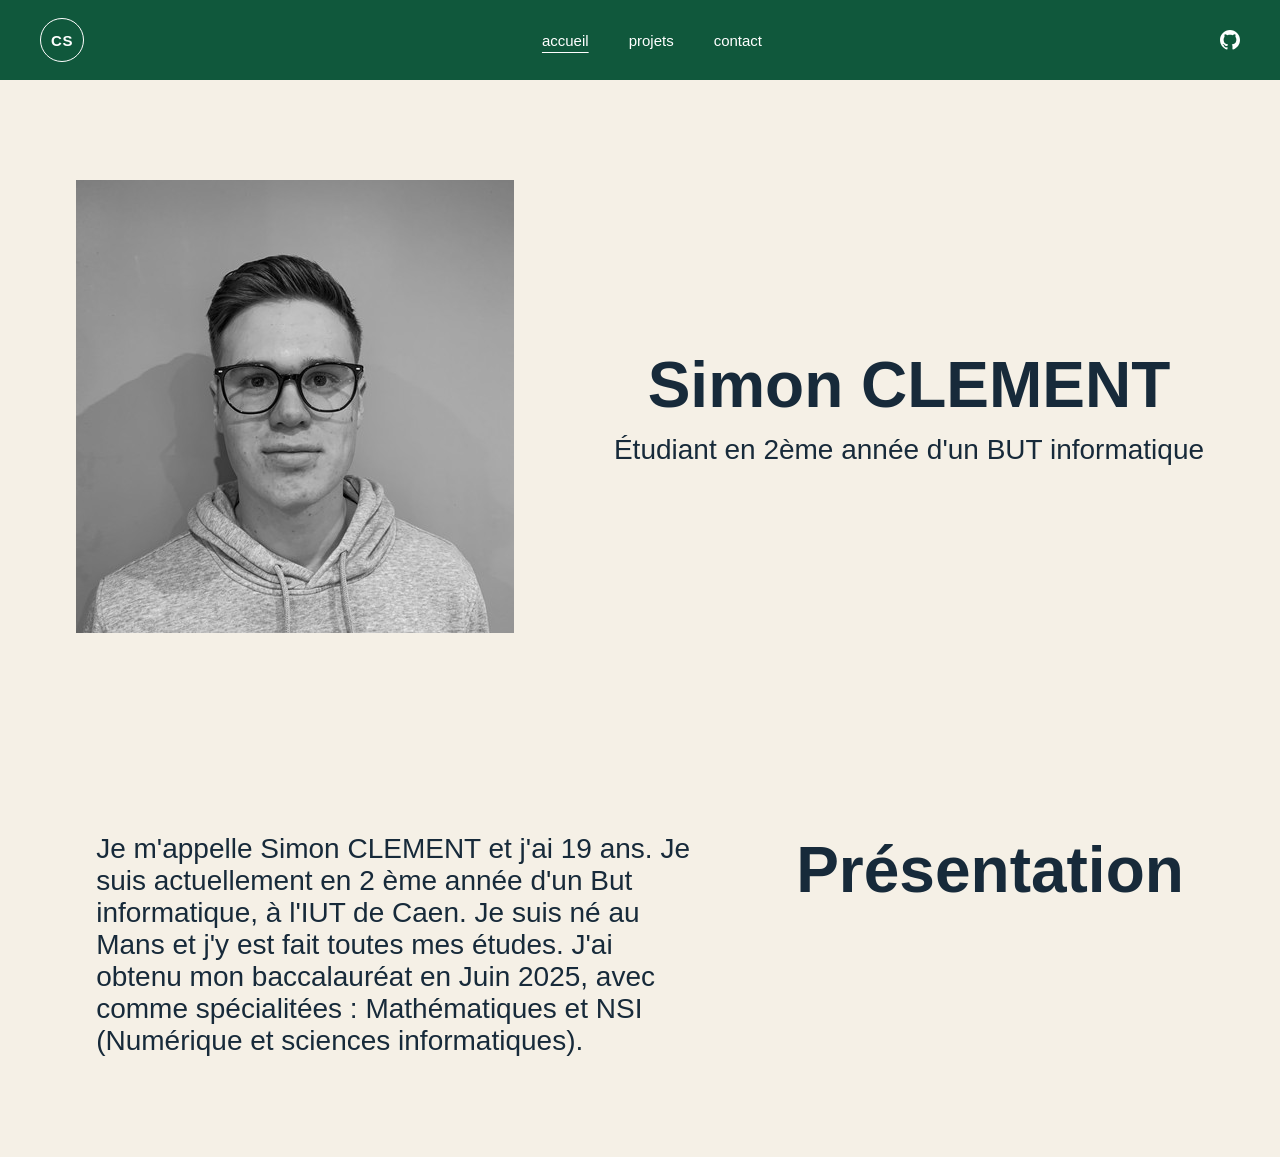
==== commit 130dacf2: "Ajout de la partie présentation sur la page d'acceuil" ====
--- a/index.html
+++ b/index.html
@@ -8,30 +8,40 @@
 </head>
 <body>
 
-  <header class="navbar">
+  <header class="barre-nav">
     <div class="logo">CS</div>
 
-    <nav class="nav-links">
-      <a href="index.html" class="active">accueil</a>
+    <nav class="liens-nav">
+      <a href="index.html" class="actif">accueil</a>
       <a href="page/projets.html">projets</a>
       <a href="page/contact.html">contact</a>
     </nav>
 
-    <div class="socials">
+    <div class="reseaux">
       <a href="#" aria-label="GitHub">
         <svg viewBox="0 0 24 24" width="20" height="20" fill="currentColor"><path d="M12 0C5.37 0 0 5.37 0 12c0 5.3 3.438 9.8 8.207 11.387.6.113.793-.26.793-.577 0-.285-.01-1.04-.016-2.04-3.338.725-4.043-1.61-4.043-1.61-.546-1.387-1.333-1.756-1.333-1.756-1.09-.744.083-.729.083-.729 1.205.084 1.84 1.237 1.84 1.237 1.07 1.834 2.807 1.304 3.492.997.108-.775.42-1.305.763-1.605-2.665-.303-5.466-1.332-5.466-5.93 0-1.31.469-2.38 1.236-3.22-.124-.303-.536-1.524.117-3.176 0 0 1.008-.322 3.3 1.23.957-.266 1.983-.399 3.003-.404 1.02.005 2.047.138 3.006.404 2.29-1.552 3.297-1.23 3.297-1.23.655 1.652.243 2.873.12 3.176.77.84 1.235 1.91 1.235 3.22 0 4.61-2.805 5.624-5.478 5.92.43.372.823 1.102.823 2.222 0 1.604-.014 2.897-.014 3.29 0 .32.192.694.8.576C20.565 21.795 24 17.298 24 12c0-6.63-5.37-12-12-12z"/></svg>
-      </a>
-      <a href="#" aria-label="LinkedIn">
-        <svg viewBox="0 0 24 24" width="20" height="20" fill="currentColor"><path d="M20.447 20.452h-3.554v-5.569c0-1.328-.027-3.037-1.852-3.037-1.853 0-2.136 1.446-2.136 2.94v5.666H9.351V9h3.414v1.561h.046c.477-.9 1.637-1.85 3.37-1.85 3.601 0 4.267 2.37 4.267 5.455v6.286zM5.337 7.433a2.062 2.062 0 1 1 0-4.125 2.062 2.062 0 0 1 0 4.125zM7.114 20.452H3.558V9h3.556v11.452zM22.225 0H1.771C.792 0 0 .774 0 1.729v20.542C0 23.227.792 24 1.771 24h20.451C23.2 24 24 23.227 24 22.271V1.729C24 .774 23.2 0 22.222 0h.003z"/></svg>
       </a>
     </div>
   </header>
 
-  <main class="hero">
-    <div class="hero-photo">
-      <img src="assets/profile.jpg" alt="Portrait">
+  <main class="heros">
+    <div class="heros-contenu">
+      <div class="heros-photo">
+        <img src="assets/profile.jpg" alt="Portrait">
+      </div>
+      <div class="heros-texte">
+        <p class="heros-nom">Simon CLEMENT</p>
+        <p class="heros-statut">Étudiant en 2ème année d'un BUT informatique</p>
+      </div>
     </div>
   </main>
 
+  <section class="presentation">
+    <div class="presentation-contenu">
+      <p class="presentation-texte">Je m'appelle Simon CLEMENT et j'ai 19 ans. Je suis actuellement en 2 ème année d'un But informatique, à l'IUT de Caen. Je suis né au Mans et j'y est fait toutes mes études. J'ai obtenu mon baccalauréat en Juin 2025, avec comme spécialitées : Mathématiques et NSI (Numérique et sciences informatiques).</p>
+      <p class="presentation-titre">Présentation</p>
+    </div>
+  </section>
+
 </body>
-</html>
+</html>
--- a/style/style.css
+++ b/style/style.css
@@ -1,7 +1,8 @@
 :root {
-  --green: #10583c;
-  --white: #ffffff;
-  --black: #111111;
+  --vert: #10583c;
+  --blanc: #ffffff;
+  --noir: #111111;
+  --fond: #F5F0E6;
 }
 
 * {
@@ -12,14 +13,14 @@
 
 body {
   font-family: -apple-system, BlinkMacSystemFont, "Segoe UI", Roboto, Helvetica, Arial, sans-serif;
-  color: var(--black);
-  background: var(--white);
+  color: var(--noir);
+  background: var(--fond);
 }
 
-/* NAVBAR */
-.navbar {
-  background: var(--green);
-  color: var(--white);
+/* BARRE DE NAVIGATION */
+.barre-nav {
+  background: var(--vert);
+  color: var(--blanc);
   display: flex;
   align-items: center;
   justify-content: space-between;
@@ -29,7 +30,7 @@
 .logo {
   width: 44px;
   height: 44px;
-  border: 1.5px solid var(--white);
+  border: 1.5px solid var(--blanc);
   border-radius: 50%;
   display: flex;
   align-items: center;
@@ -39,41 +40,47 @@
   letter-spacing: 0.5px;
 }
 
-.nav-links {
+.liens-nav {
   display: flex;
   gap: 40px;
 }
 
-.nav-links a {
-  color: var(--white);
+.liens-nav a {
+  color: var(--blanc);
   text-decoration: none;
   font-size: 15px;
 }
 
-.nav-links a.active {
+.liens-nav a.actif {
   text-decoration: underline;
   text-underline-offset: 6px;
 }
 
-.socials {
+.reseaux {
   display: flex;
   gap: 18px;
 }
 
-.socials a {
-  color: var(--white);
+.reseaux a {
+  color: var(--blanc);
   display: flex;
 }
 
-/* HERO */
-.hero {
+/* SECTION HÉROS */
+.heros {
   display: flex;
   justify-content: center;
   align-items: center;
   padding: 100px 40px;
 }
 
-.hero-photo img {
+.heros-contenu {
+  display: flex;
+  align-items: center;
+  gap: 100px;
+}
+
+.heros-photo img {
   display: block;
   width: 438px;
   max-width: 100%;
@@ -81,15 +88,73 @@
   filter: grayscale(100%);
 }
 
+.heros-texte {
+  display: flex;
+  flex-direction: column;
+  align-items: center;
+}
+
+.heros-nom {
+  font-size: 64px;
+  font-weight: 700;
+  color: #172A3A;
+  white-space: nowrap;
+}
+
+.heros-statut {
+  font-size: 28px;
+  color: #172A3A;
+  text-align: center;
+  margin-top: 12px;
+}
+
+/* SECTION PRÉSENTATION */
+.presentation {
+  display: flex;
+  justify-content: center;
+  align-items: center;
+  padding: 100px 40px;
+}
+
+.presentation-contenu {
+  display: flex;
+  align-items: flex-start;
+  gap: 100px;
+}
+
+.presentation-texte {
+  font-size: 28px;
+  color: #172A3A;
+  max-width: 600px;
+}
+
+.presentation-titre {
+  font-size: 64px;
+  font-weight: 700;
+  color: #172A3A;
+  white-space: nowrap;
+}
+
 /* RESPONSIVE */
 @media (max-width: 600px) {
-  .navbar {
+  .barre-nav {
     padding: 14px 20px;
   }
-  .nav-links {
+  .liens-nav {
     gap: 20px;
   }
-  .hero {
+  .heros {
     padding: 60px 20px;
   }
-}
+  .heros-contenu {
+    flex-direction: column;
+    text-align: center;
+  }
+  .presentation {
+    padding: 60px 20px;
+  }
+  .presentation-contenu {
+    flex-direction: column;
+    text-align: center;
+  }
+}
